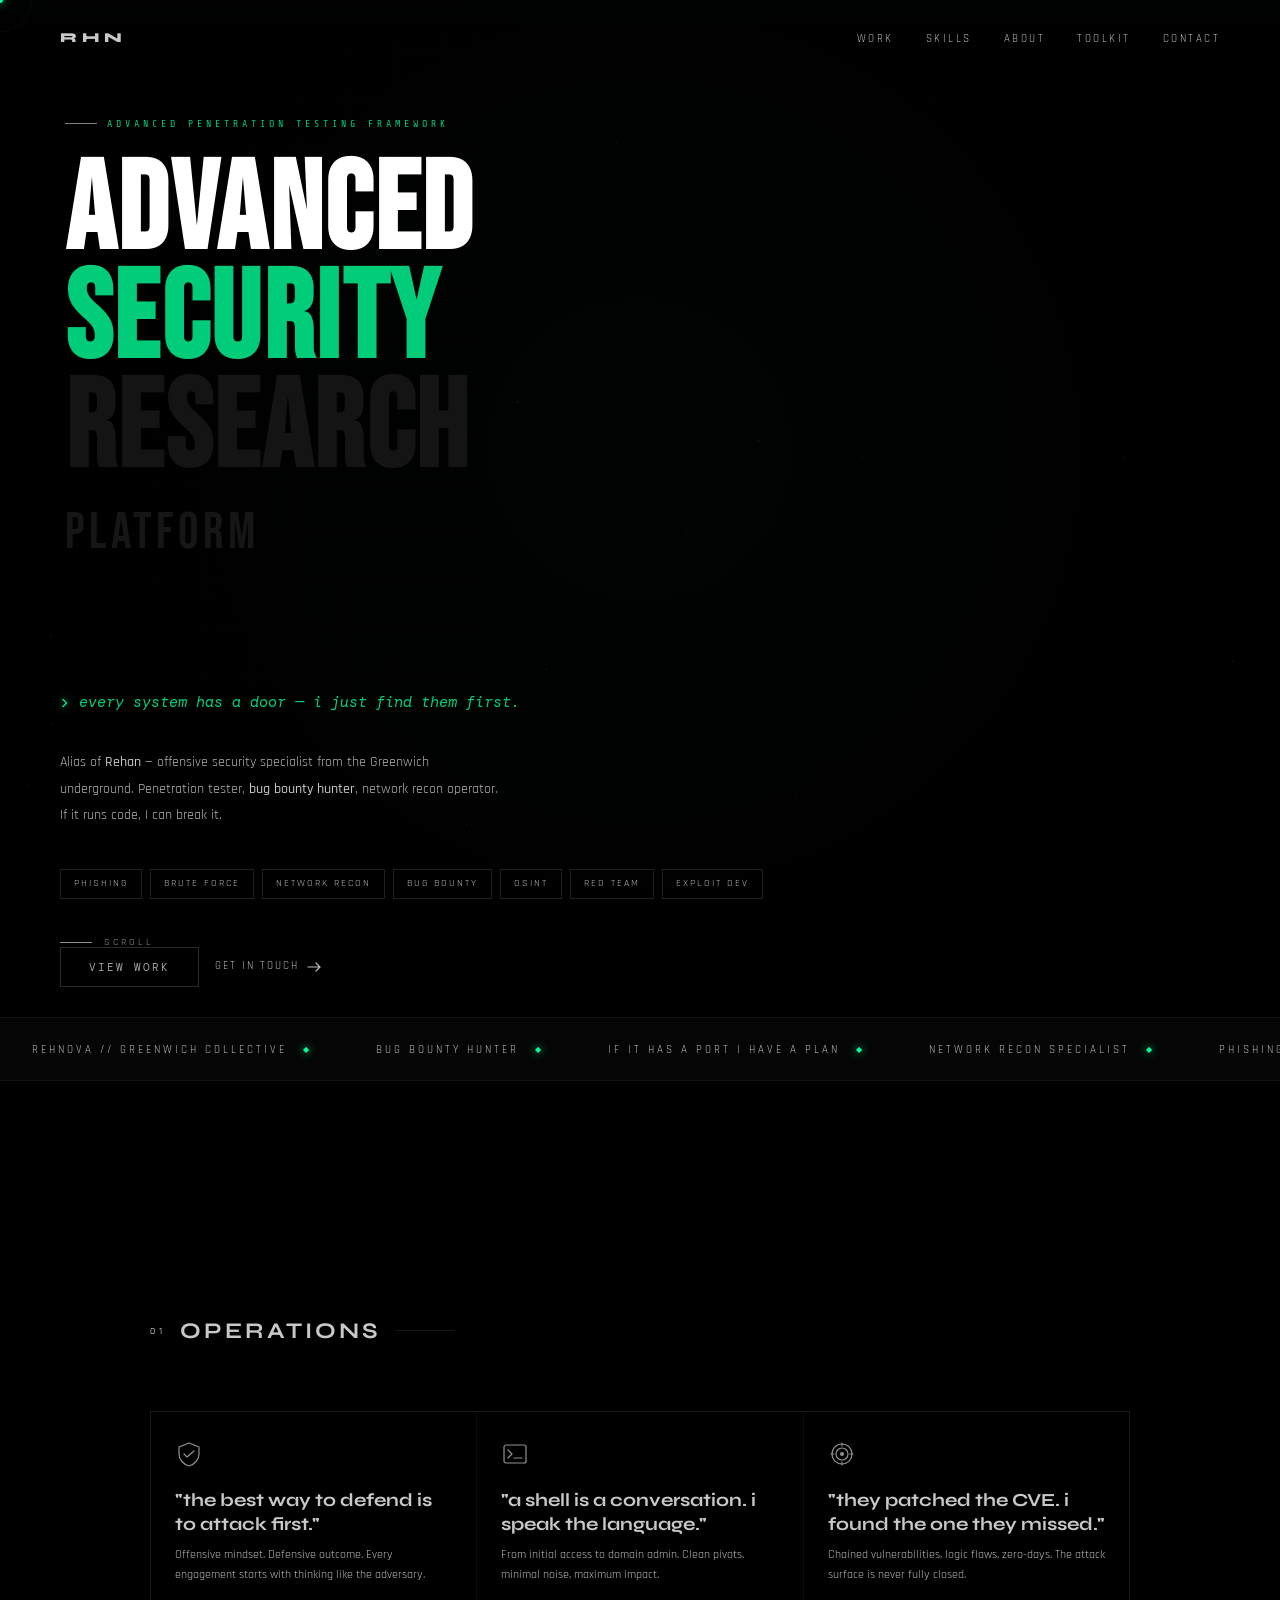
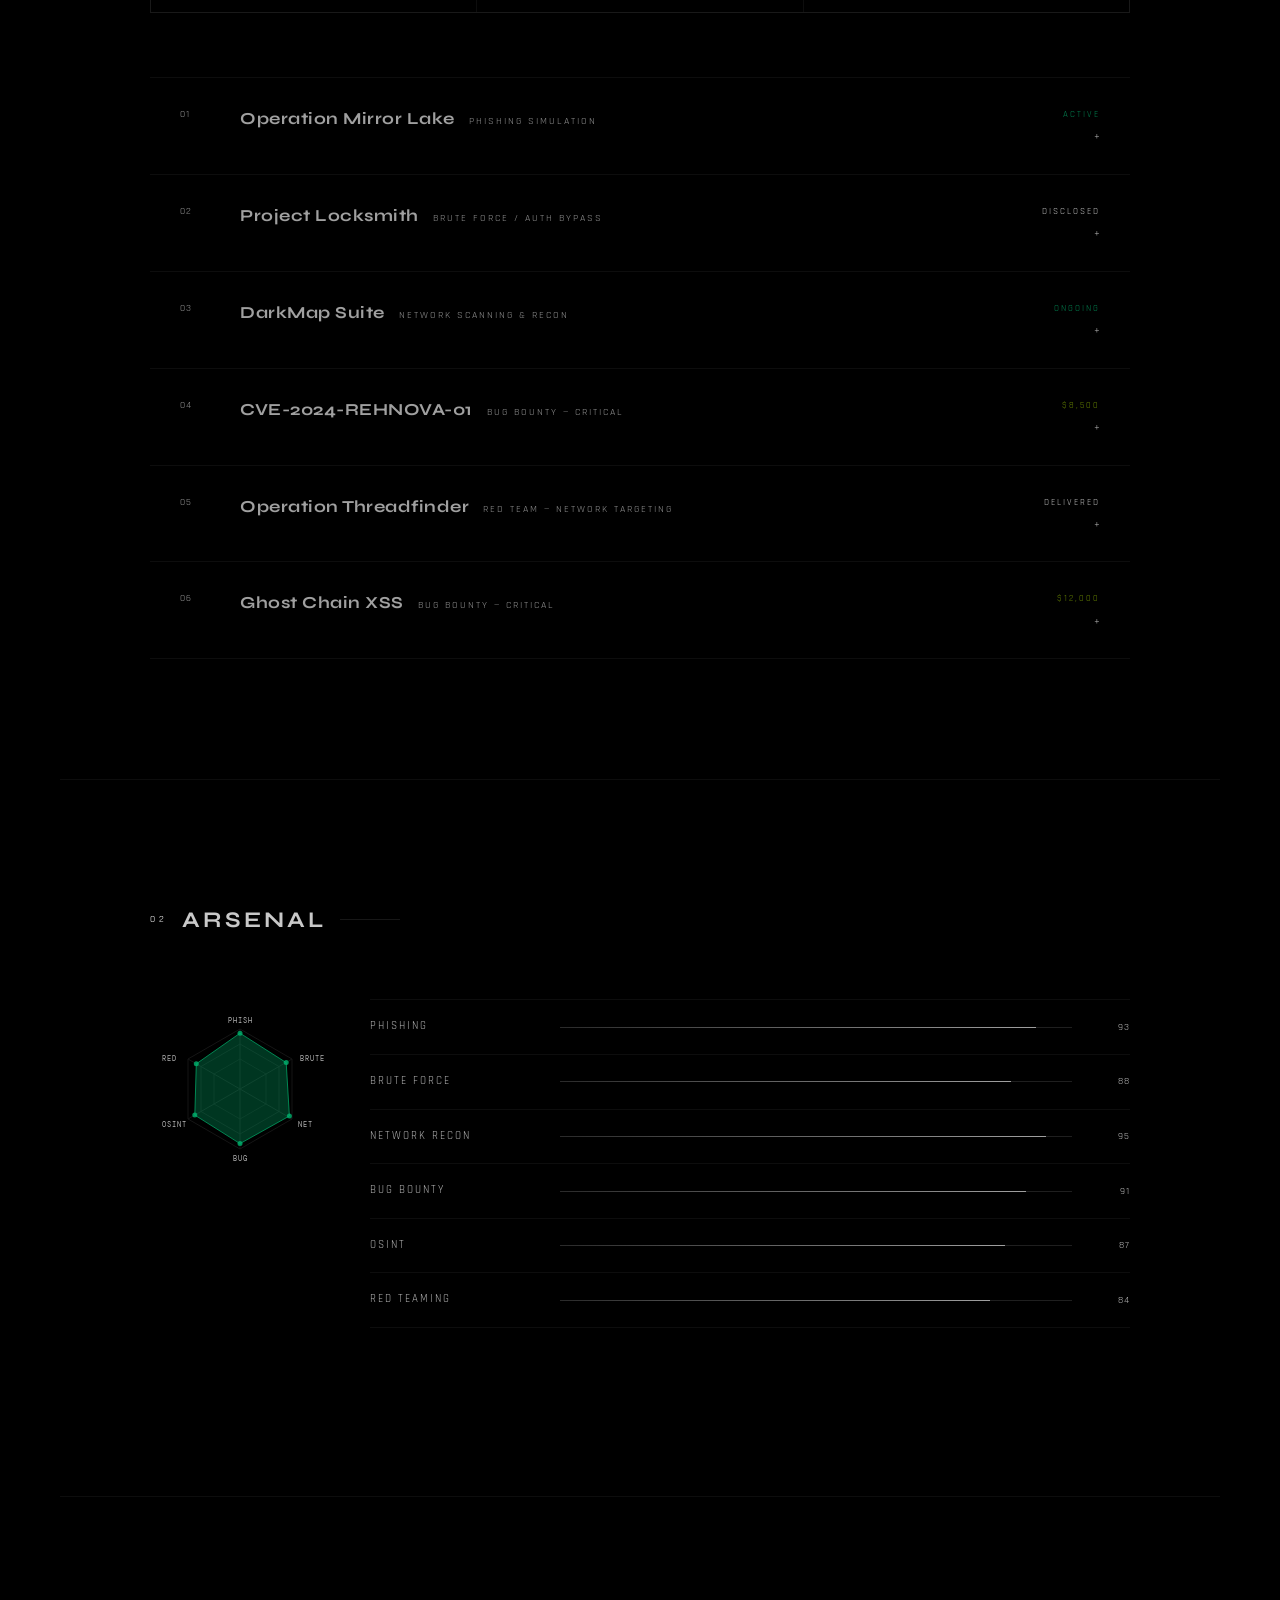
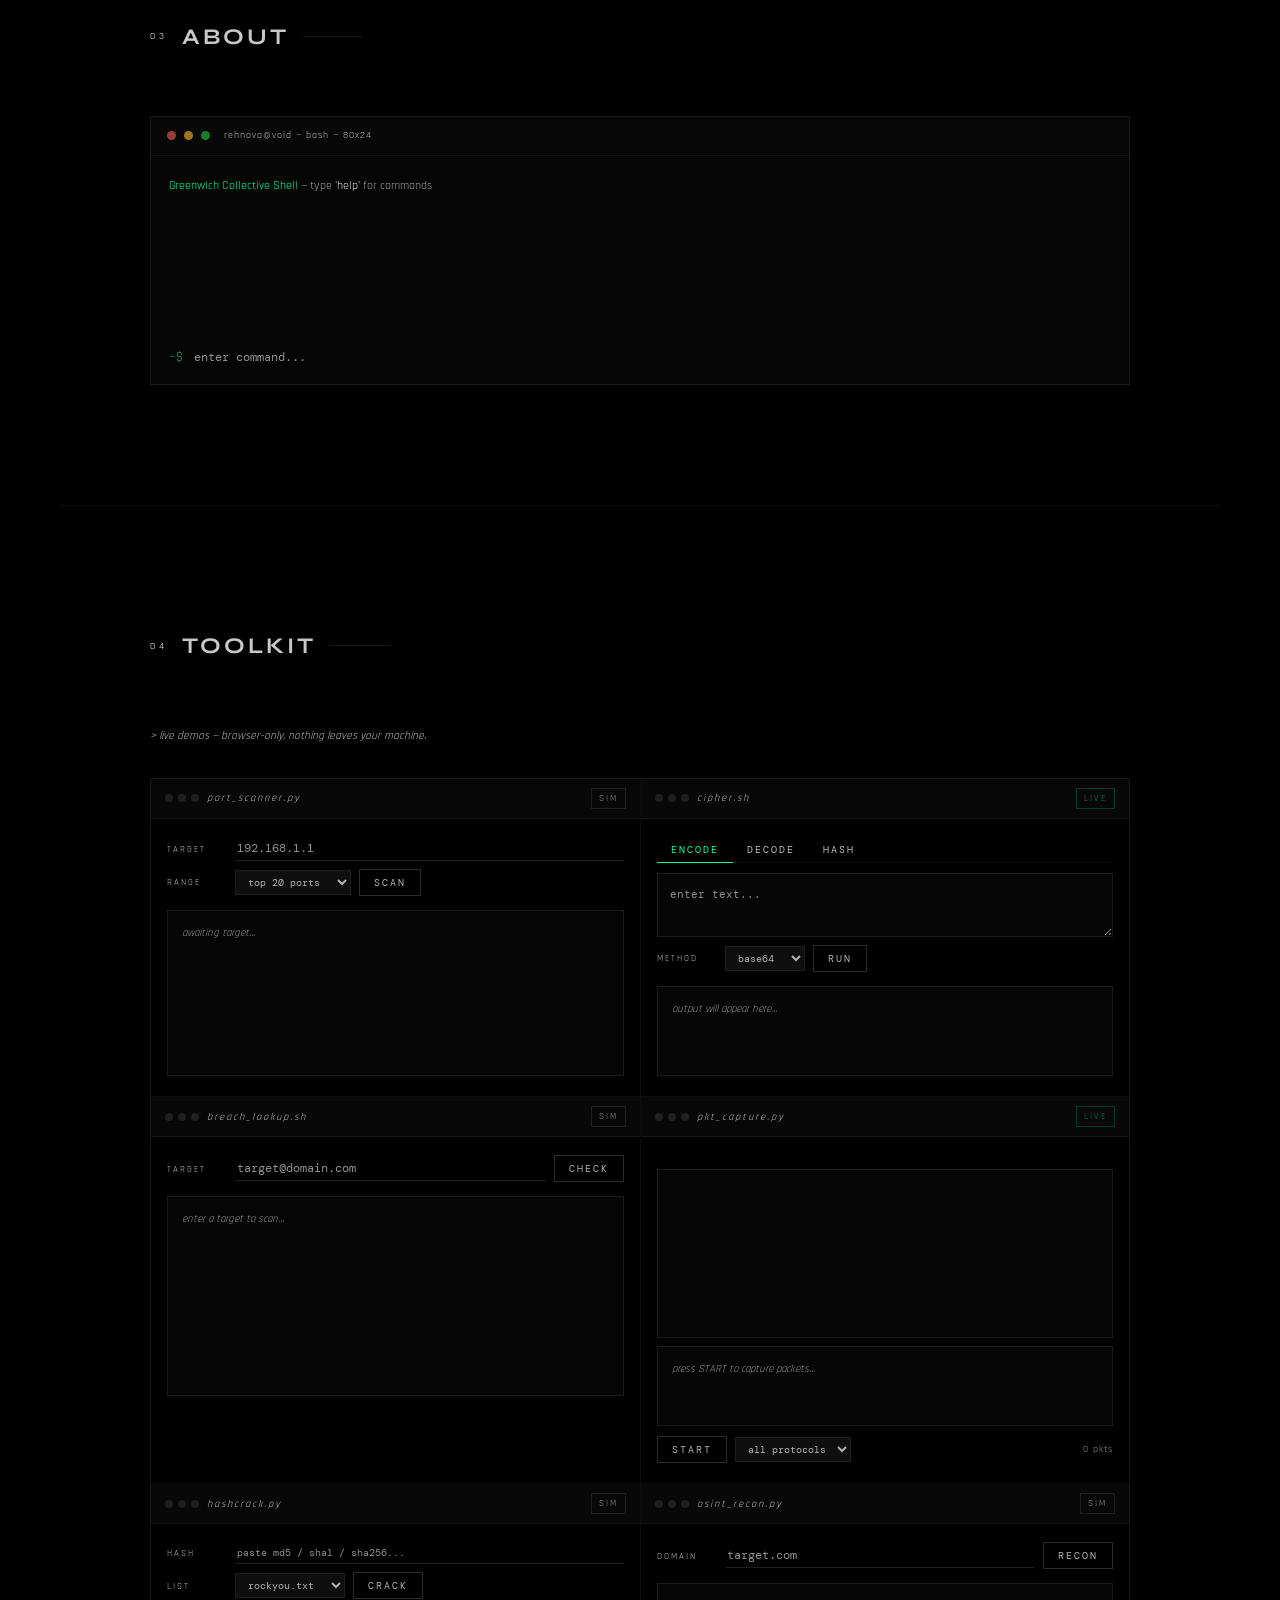
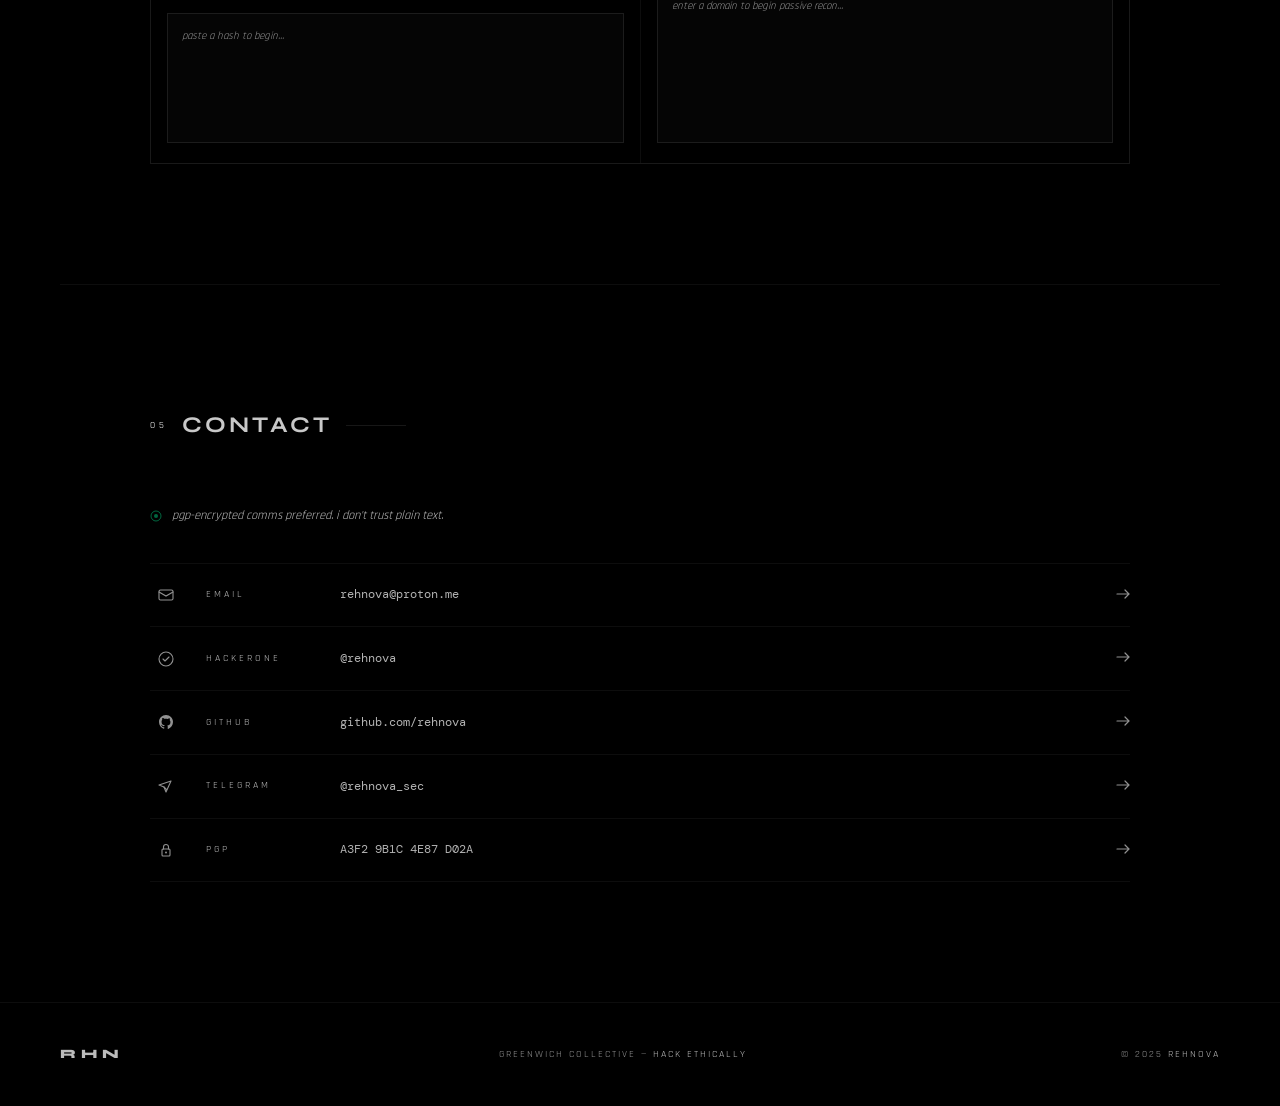
==== index.html @ 66709600 "initial commit" ====
<!DOCTYPE html>
<html lang="en">
<head>
<meta charset="UTF-8"/>
<meta name="viewport" content="width=device-width, initial-scale=1.0"/>
<title>rehnova — security researcher</title>
<link href="https://fonts.googleapis.com/css2?family=DM+Mono:ital,wght@0,300;0,400;0,500;1,400&family=Syne:wght@400;700;800&display=swap&family=Share+Tech+Mono&family=Bebas+Neue&family=Rajdhani:wght@300;400;600;700&display=swap" rel="stylesheet">
<style>
:root {
  --void:#000;--pit:#050505;--deep:#080808;--shadow:#0f0f0f;
  --muted:#161616;--ghost:#1f1f1f;--fog:#2a2a2a;
  --line:rgba(255,255,255,.05);--line2:rgba(255,255,255,.09);
  --t0:#1a1a1a;--t1:#919191;--t2:#bbbbbb;--t3:#b3b3b3;
  --t4:#a0a0a0;--t5:#c8c8c8;--t6:#e8e8e8;--white:#f5f5f5;
  --green:#00ff9d;--green2:#00cc7a;--green3:rgba(0,255,157,.12);
  --acid:#c8ff00;--red:#ff3b3b;--cyan:#00d4ff;
  --r2:    #ff1a1a;--logo-filter: grayscale(100%) opacity(0.45);
      --logo-filter-hover: grayscale(0%) opacity(1);
      --speed: 38s;
      --speed-reverse: 10s;
  --r:#cc0000; 

}
*,*::before,*::after{box-sizing:border-box;margin:0;padding:0}
html{scroll-behavior:smooth}
body{ background:var(--void);color:var(--t4);font-family:'Rajdhani',monospace;font-size:13px;line-height:1.75;overflow-x:hidden;cursor:none;-webkit-font-smoothing:antialiased;}
::selection{background:rgba(0,255,157,.15);color:var(--t6)}
::-webkit-scrollbar{width:2px}::-webkit-scrollbar-track{background:var(--void)}::-webkit-scrollbar-thumb{background:var(--fog)}

/* CURSOR */
#cur{position:fixed;z-index:9999;pointer-events:none;width:6px;height:6px;background:var(--green);border-radius:50%;transform:translate(-50%,-50%);box-shadow:0 0 10px var(--green),0 0 20px rgba(0,255,157,.3);transition:width .3s,height .3s,background .3s,box-shadow .3s;}
#cur.hov{width:36px;height:36px;background:transparent;border:1px solid rgba(0,255,157,.4);box-shadow:0 0 14px rgba(0,255,157,.15);}
#cur-ring{position:fixed;z-index:9997;pointer-events:none;width:64px;height:64px;border:1px solid rgba(255,255,255,.04);border-radius:50%;transform:translate(-50%,-50%);transition:left .5s ease,top .5s ease;}

/* VOID */
#vc{position:fixed;inset:0;z-index:0;pointer-events:none}

/* NAV */
nav{position:fixed; top: 0;left: 0; right: 0; z-index:500;padding:26px  clamp(20px,5vw,60px);display:flex;align-items:center;justify-content:space-between;transition:padding .4s,background .4s,border-color .4s;border-bottom:1px solid transparent;}
nav.scrolled{padding-top:14px;padding-bottom:14px;background:rgba(0,0,0,.92);backdrop-filter:blur(20px);border-color:var(--line);}
.nav-logo{font-family:'Syne',sans-serif;font-weight:800;font-size:.85rem;letter-spacing:5px;color:var(--t5);text-decoration:none;text-transform:uppercase;transition:color .3s,text-shadow .3s;}
.nav-logo:hover{color:var(--green);text-shadow:0 0 20px rgba(0,255,157,.4)}
.nav-links{display:flex;gap:32px;list-style:none;}
.nav-links a{font-size:.68rem;letter-spacing:2.5px;color:var(--t2);text-decoration:none;text-transform:uppercase;position:relative;transition:color .3s;}
.nav-links a::after{content:'';position:absolute;bottom:-3px;left:0;width:0;height:1px;background:var(--green);transition:width .3s;}
.nav-links a:hover{color:var(--t5)}.nav-links a:hover::after{width:100%}
.hamburger{display:none;flex-direction:column;gap:5px;background:none;border:none;cursor:none;padding:2px;}
.hamburger span{display:block;width:22px;height:1px;background:var(--t3);transition:transform .3s,opacity .3s,background .3s;}
.hamburger:hover span{background:var(--t5)}
.hamburger.open span:nth-child(1){transform:translateY(6px) rotate(45deg)}
.hamburger.open span:nth-child(2){opacity:0}
.hamburger.open span:nth-child(3){transform:translateY(-6px) rotate(-45deg)}
.drawer{ position:fixed;inset:0;z-index:490;background:rgba(0,0,0,.97);display:flex;flex-direction:column;align-items:center;justify-content:center;gap:36px;opacity:0;pointer-events:none;transition:opacity .4s;}
.drawer.open{opacity:1;pointer-events:all}
.drawer a{font-family:'Syne',sans-serif;font-size:2.2rem;font-weight:700;letter-spacing:4px;color:var(--t3);text-decoration:none;text-transform:uppercase;transition:color .3s,text-shadow .3s;}
.drawer a:hover{color:var(--white);text-shadow:0 0 30px rgba(255,255,255,.2)}

/* HERO */
.hero{position:relative;z-index:10;min-height:100vh;display:flex;flex-direction:column;align-items:flex-start;justify-content:center;padding:0 clamp(20px,5vw,60px);overflow:hidden;}
.hero-circuit{position:absolute;right:0;top:50%;transform:translateY(-50%);width:clamp(280px,45vw,620px);opacity:1;pointer-events:none;animation:circuitFade 6s ease-in-out infinite alternate;}
@keyframes circuitFade{from{opacity:.04}to{opacity:.1}}
.hero-name{font-family:'Syne',sans-serif;font-weight:800;font-size:clamp(4rem,13vw,10rem);letter-spacing:-3px;line-height:.9;color:var(--t6);margin-bottom:20px;opacity:0;animation:nameIn 1.1s .4s forwards;position:relative;}
.hero-name .outline{display:block;color:transparent;-webkit-text-stroke:1px var(--ghost);transition:-webkit-text-stroke-color .6s;}
.hero-name:hover .outline{-webkit-text-stroke-color:rgba(0,255,157,.2)}
.hero-name-glow{position:absolute;inset:0;background:radial-gradient(ellipse at 30% 50%,rgba(0,255,157,.04),transparent 70%);pointer-events:none;opacity:0;transition:opacity .5s;}
.hero-name:hover .hero-name-glow{opacity:1}

.hero-left{
  display:flex;flex-direction:column;justify-content:center;
  padding:115px 5px 80px;
  position:relative;
}

/* grid bg */
.hero-left::before{
  content:'';position:absolute;inset:0;
  background-image:
    linear-gradient(rgba(204,0,0,.028) 1px,transparent 1px),
    linear-gradient(90deg,rgba(204,0,0,.028) 1px,transparent 1px);
  background-size:48px 48px;
  pointer-events:none;
}

.hero-eyebrow{
  font-family:'Share Tech Mono',monospace;
  font-size:10px;letter-spacing:.4em;text-transform:uppercase;
  color:var(--green2);margin-bottom:24px;
  display:flex;align-items:center;gap:10px;
  opacity:0;animation:fu .5s ease .5s both;
}
.eyebrow-line{width:32px;height:1px;background:white;opacity:.5;}

.hero-title{
  font-family:'Bebas Neue',monospace;
  font-size:clamp(64px,10vw,124px);
  letter-spacing:.02em;line-height:.88;
  color:#fff;margin-bottom:4px;
  opacity:0;animation:fu .7s cubic-bezier(.16,1,.3,1) .6s both;
}
.hero-title .red{color:var(--green2);}
.hero-title .ghost{color:#141414;}

.hero-version{
  font-family:'Bebas Neue',monospace;
  font-size:clamp(28px,4vw,52px);
  letter-spacing:.08em;color:#161616;
  margin-bottom:32px;
  opacity:0;animation:fu .5s ease .7s both;
}

.hero-desc{
  font-size:15px;font-weight:300;color:white;
  max-width:500px;line-height:1.85;margin-bottom:40px;
  opacity:0;animation:fu .5s ease .8s both;
}

@keyframes fu{from{opacity:0;transform:translateY(14px)}to{opacity:1;transform:none}}


@keyframes nameIn{from{opacity:0;transform:translateY(16px);filter:blur(10px)}to{opacity:1;transform:none;filter:none}}
@keyframes fadeUp{from{opacity:0;transform:translateY(10px)}to{opacity:1;transform:none}}
@keyframes fadeIn{from{opacity:0}to{opacity:1}}
.hero-quote{font-family:'DM Mono',monospace;font-size:clamp(.8rem,1.5vw,.95rem);font-style:italic;color:var(--green2);margin-bottom:32px;opacity:0;animation:fadeUp .7s .75s forwards;display:flex;align-items:flex-start;gap:10px;max-width:520px;}
.hero-quote::before{content:'>';color:var(--green);font-style:normal;margin-top:1px;flex-shrink:0;text-shadow:0 0 8px var(--green);}
.hero-bio{font-size:clamp(.8rem,1.3vw,.88rem);color:var(--t3);line-height:1.9;max-width:440px;margin-bottom:40px;opacity:0;animation:fadeUp .7s .95s forwards;}
.hero-bio strong{color:var(--t5);font-weight:500}
.hero-tags{display:flex;flex-wrap:wrap;gap:8px;margin-bottom:48px;opacity:0;animation:fadeUp .7s 1.1s forwards;}
.htag{font-size:.62rem;letter-spacing:2px;text-transform:uppercase;padding:5px 13px;border:1px solid var(--ghost);color:var(--t3);position:relative;overflow:hidden;transition:color .3s,border-color .3s;}
.htag::before{content:'';position:absolute;inset:0;background:var(--green3);transform:scaleX(0);transform-origin:left;transition:transform .35s cubic-bezier(.4,0,.2,1);}
.htag:hover{color:var(--green);border-color:rgba(0,255,157,.3)}.htag:hover::before{transform:scaleX(1)}
.hero-ctas{display:flex;gap:16px;align-items:center;opacity:0;animation:fadeUp .7s 1.3s forwards;}
.btn{font-family:'DM Mono',monospace;font-size:.7rem;letter-spacing:2px;text-transform:uppercase;padding:12px 28px;background:transparent;border:1px solid var(--fog);color:var(--t4);cursor:none;position:relative;overflow:hidden;transition:color .3s,border-color .3s;}
.btn::after{content:'';position:absolute;bottom:0;left:0;right:0;height:1px;background:var(--green);transform:scaleX(0);transition:transform .3s;box-shadow:0 0 8px var(--green);}
.btn:hover{color:var(--t6);border-color:var(--fog)}.btn:hover::after{transform:scaleX(1)}
.btn-link{font-size:.7rem;letter-spacing:2px;text-transform:uppercase;color:var(--t2);text-decoration:none;cursor:none;transition:color .3s;display:flex;align-items:center;gap:8px;}
.btn-link svg{transition:transform .3s}.btn-link:hover{color:var(--t5)}.btn-link:hover svg{transform:translateX(4px)}
.scroll-indicator{position:absolute;bottom:36px;left:clamp(20px,5vw,60px);display:flex;align-items:center;gap:12px;opacity:0;animation:fadeIn 1s 2s forwards;}
.scroll-bar{width:32px;height:1px;background:var(--t1);position:relative;overflow:hidden;}
.scroll-bar::after{content:'';position:absolute;top:0;left:-100%;width:100%;height:100%;background:linear-gradient(90deg,transparent,var(--green),transparent);animation:scrollPulse 2.5s ease-in-out infinite;}
@keyframes scrollPulse{from{left:-100%}to{left:200%}}
.scroll-txt{font-size:.6rem;letter-spacing:3px;color:var(--t1);text-transform:uppercase;}

/* MARQUEE */
.hacker-banner{position:relative;z-index:10;border-top:1px solid var(--line); margin: 30px 0px; border-bottom:1px solid var(--line);background:var(--pit);padding:20px 0;overflow:hidden;white-space:nowrap;}
.hacker-banner-inner{display:inline-flex;gap:0;animation:marquee 28s linear infinite;}
.hacker-banner-inner:hover{animation-play-state:paused}
@keyframes marquee{from{transform:translateX(0)}to{transform:translateX(-50%)}}
.banner-item{font-size:.68rem;letter-spacing:3px;color:var(--t2);padding:0 32px;text-transform:uppercase;display:flex;align-items:center;gap:16px;}
.banner-sep{color:var(--green);text-shadow:0 0 8px var(--green);font-size:.5rem;}

.marquee-outer {
      position: relative;
      overflow: hidden;
      width: 100%;
      margin-top: 20px;
    }

    /* Fade edges */
    .marquee-outer::before,
    .marquee-outer::after {
      content: '';
      position: absolute;
      top: 0;
      bottom: 0;
      width: clamp(60px, 10vw, 140px);
      z-index: 2;
      pointer-events: none;
    }

    .marquee-outer::before {
      left: 0;
      background: linear-gradient(to right, var(--bg), transparent);
    }

    .marquee-outer::after {
      right: 0;
      background: linear-gradient(to left, var(--bg), transparent);
    }

    .marquee-track {
      display: flex;
      align-items: center;
      width: max-content;
      gap: 0;
      animation: scroll-left var(--speed) linear infinite;
    }


    /* Pause on hover */
    .marquee-outer:hover .marquee-track {
      animation-play-state: paused;
    }

    @keyframes scroll-left {
      from {
        transform: translateX(-50%);
      }

      to {
        transform: translateX(0);
      }
    }

    
    /* ── LOGO CARD ── */
    .logo-card {
      display: flex;
      align-items: center;
      justify-content: center;
      padding: 0 2.4rem;
      height: 80px;
      flex-shrink: 0;
      position: relative;
    }

    /* Thin divider between logos */
    .logo-card::after {
      content: '';
      position: absolute;
      right: 0;
      top: 50%;
      transform: translateY(-50%);
      height: 24px;
      width: 1px;
      background: var(--border);
    }

    .logo-card img {
      height: 28px;
      width: auto;
      max-width: 120px;
      filter: var(--logo-filter);
      transition: filter 0.35s ease, transform 0.35s ease;
      display: block;
      object-fit: contain;
    }

    .logo-card:hover svg,
    .logo-card:hover img {
      filter: var(--logo-filter-hover);
      transform: scale(1.07);
    }

/* SECTIONS */
.section{position:relative;z-index:10;padding:clamp(70px,10vw,120px) clamp(20px,5vw,60px);max-width:1100px;margin:0 auto; background-repeat: no-repeat; background-size: contain; }
.sec-head{display:flex;align-items:center;gap:14px;margin-bottom:clamp(36px,6vw,60px);}
.sec-num{font-size:.6rem;letter-spacing:4px;color:white;text-transform:uppercase;}
.sec-title{font-family:'Syne',sans-serif;font-weight:700;font-size:clamp(1.1rem,2.5vw,1.4rem);color:var(--t5);letter-spacing:3px;text-transform:uppercase;}
.sec-line{flex:1;height:1px;background:var(--line2);max-width:60px;}
.r{opacity:0;transform:translateY(28px);transition:opacity .8s,transform .8s}
.r.in{opacity:1;transform:none}

.parallax-sec {
  background-image: url(https://blackarch.org/images/screenshots/lxdm.jpg);
  background-attachment: fixed;   /* ← this is the magic */
  background-position: center;
  background-repeat: no-repeat;
  background-size: contain;
  position:relative;width: 100vw; z-index:10;padding:clamp(20px,10vw,20px) clamp(20px,5vw,60px);margin:0 auto;
}

@media (max-width: 768px){
.parallax-sec {
  background-image: linear-gradient(to top, black, white, url(https://blackarch.org/images/screenshots/lxdm.jpg));
  background-position: center;
  background-attachment: none;
  background-repeat: no-repeat;
  background-size: cover;
  background-position:10px center;
  position:relative;  z-index:10;padding:clamp(20px,10vw,20px) clamp(20px,10vw,20px);margin:0;
}
}
/* STATEMENT GRID */
.statement-grid{display:grid;grid-template-columns:repeat(auto-fit,minmax(min(100%,300px),1fr));gap:1px;background:var(--line);margin-bottom:clamp(40px,6vw,64px);border:1px solid var(--line);}
.stmt{background:var(--void);padding:28px 24px;position:relative;overflow:hidden;transition:background .3s;}
.stmt:hover{background:var(--pit)}
.stmt-icon{margin-bottom:14px;color:var(--t1);transition:color .4s;}
.stmt:hover .stmt-icon{color:var(--green)}
.stmt-line{font-family:'Syne',sans-serif;font-weight:700;font-size:clamp(.95rem,2vw,1.15rem);color:var(--t5);line-height:1.3;margin-bottom:8px;}
.stmt-sub{font-size:.72rem;color:var(--t2);line-height:1.7;}
.stmt::before{content:'';position:absolute;top:0;left:0;right:0;height:1px;background:transparent;transition:background .3s,box-shadow .3s;}
.stmt:hover::before{background:var(--green);box-shadow:0 0 12px var(--green);}

/* PROJECTS */
.proj-list{display:flex;flex-direction:column;}
.proj-row{background-color: rgba(0, 0, 0, 0.8); backdrop-filter: blur(10px); border-top:1px solid var(--line);padding:26px 30px;display:grid;grid-template-columns:36px 1fr auto;gap:0 24px;align-items:start;cursor:none;position:relative;}
.proj-row::after{content:'';position:absolute;left:-20px;right:-60px;top:0;bottom:0;background:transparent;transition:background .35s;pointer-events:none;}
.proj-row:last-child{border-bottom:1px solid var(--line);}
.proj-num{font-size:.6rem;color:var(--t1);letter-spacing:1px;padding-top:2px;}
.proj-info{display:flex;flex-direction:column;gap:6px;}
.proj-head{display:flex;align-items:baseline;gap:14px;flex-wrap:wrap;}
.proj-name{font-family:'Syne',sans-serif;font-weight:700;font-size:clamp(.9rem,1.8vw,1.05rem);color:var(--t4);letter-spacing:.5px;transition:color .3s;}
.proj-row:hover .proj-name{color:var(--t6)}
.proj-cat{font-size:.6rem;letter-spacing:2px;color:var(--t1);text-transform:uppercase;}
.proj-desc{ font-size:.72rem;color:var(--green);line-height:1.8;max-width:540px;max-height:0;overflow:hidden;opacity:0;transition:max-height .5s cubic-bezier(.4,0,.2,1),opacity .4s;}
.proj-row.open .proj-desc{max-height:100px;opacity:1;}
.proj-tags-row{display:flex;gap:6px;flex-wrap:wrap;max-height:0;overflow:hidden;opacity:0;transition:max-height .5s,opacity .4s;}
.proj-row.open .proj-tags-row{max-height:50px;opacity:1;}
.ptag{font-size:.58rem;letter-spacing:1px;color:var(--t1);border:1px solid var(--ghost);padding:2px 8px;text-transform:uppercase;transition:color .3s,border-color .3s;}
.proj-row.open .ptag{color:var(--t3);border-color:var(--fog);}
.proj-meta{display:flex;flex-direction:column;align-items:flex-end;gap:6px;padding-top:2px;}
.proj-status{font-size:.58rem;letter-spacing:2px;color:var(--t1);text-transform:uppercase;white-space:nowrap;}
.proj-status.live{color:rgba(0,255,157,.5)}.proj-status.done{color:var(--t2)}.proj-status.pay{color:rgba(200,255,0,.5)}
.proj-toggle{font-size:.7rem;color:var(--t2);transition:transform .35s cubic-bezier(.4,0,.2,1),color .3s;cursor:none;}
.proj-row.open .proj-toggle{transform:rotate(45deg);color:var(--green);}

/* SKILLS */
.skills-list{display:flex;flex-direction:column;}
.skill-row{display:grid;grid-template-columns:clamp(100px,18vw,170px) 1fr 38px;align-items:center;gap:20px;padding:17px 0;border-top:1px solid var(--line);transition:background .3s;position:relative;}
.skill-row::after{content:'';position:absolute;left:-20px;right:-60px;inset-block:0;background:transparent;transition:background .35s;pointer-events:none;}
.skill-row:hover::after{background:rgba(255,255,255,.015)}
.skill-row:last-child{border-bottom:1px solid var(--line);}
.skill-lbl{font-size:.7rem;letter-spacing:2px;color:var(--t3);text-transform:uppercase;transition:color .3s;z-index:1;}
.skill-row:hover .skill-lbl{color:var(--t5)}
.skill-track{height:1px;background:var(--ghost);position:relative;overflow:visible;z-index:1;}
.skill-fill{position:absolute;top:0;left:0;height:1px;width:0%;background:linear-gradient(90deg,var(--fog),var(--t4));transition:width 2s cubic-bezier(.22,.68,0,1.2);}
.skill-fill::after{content:'';position:absolute;right:-1px;top:50%;width:4px;height:4px;border-radius:50%;background:var(--green);box-shadow:0 0 8px var(--green);transform:translateY(-50%);opacity:0;transition:opacity .3s;}
.skill-row:hover .skill-fill::after{opacity:1}
.skill-pct{font-size:.6rem;color:var(--t2);text-align:right;letter-spacing:1px;z-index:1;}

/* TERMINAL */
.terminal{border:1px solid var(--line2);background:var(--pit);overflow:hidden;}
.term-bar{background:var(--deep);border-bottom:1px solid var(--line);padding:10px 16px;display:flex;align-items:center;gap:8px;}
.tdot{width:9px;height:9px;border-radius:50%;}
.term-path{font-size:.62rem;color:var(--t2);letter-spacing:1px;margin-left:6px;}
.term-body{padding:18px 18px 0;font-size:.73rem;line-height:2.1;min-height:180px;max-height:280px;overflow-y:auto;}
.term-body::-webkit-scrollbar{width:1px}.term-body::-webkit-scrollbar-thumb{background:var(--ghost)}
.tp{color:var(--green2)}.tc{color:var(--t4)}.to{display:block;padding-left:14px;color:var(--t3)}.thi{color:var(--t6)!important}.tac{color:var(--green)!important;text-shadow:0 0 8px rgba(0,255,157,.3)}.twarn{color:var(--acid)!important}
.term-input-row{display:flex;align-items:center;gap:8px;padding:10px 18px 16px;}
.term-input{background:transparent;border:none;outline:none;font-family:'DM Mono',monospace;font-size:.73rem;color:var(--t5);caret-color:var(--green);flex:1;}
.term-input::placeholder{color:var(--t1)}
@keyframes blink{0%,100%{opacity:1}50%{opacity:0}}

/* CONTACT */
.contact-list{display:flex;flex-direction:column;}
.crow{display:flex;align-items:center;gap:24px;padding:20px 0;border-top:1px solid var(--line);text-decoration:none;position:relative;}
.crow::after{content:'';position:absolute;left:-20px;right:-60px;inset-block:0;background:transparent;transition:background .35s;pointer-events:none;}
.crow:hover::after{background:rgba(255,255,255,.018)}
.crow:last-child{border-bottom:1px solid var(--line);}
.c-icon{width:32px;display:flex;align-items:center;justify-content:center;color:var(--t1);flex-shrink:0;transition:color .3s;}
.crow:hover .c-icon{color:var(--green)}
.c-plat{font-size:.62rem;letter-spacing:3px;color:var(--t2);text-transform:uppercase;min-width:110px;transition:color .3s;}
.crow:hover .c-plat{color:var(--t4)}
.c-val{font-size:.75rem;color:var(--t3);font-family:'DM Mono',monospace;transition:color .3s;}
.crow:hover .c-val{color:var(--t6)}
.c-arr{margin-left:auto;color:var(--t1);transition:color .3s,transform .3s;}
.crow:hover .c-arr{color:var(--green);transform:translateX(5px)}

/* FOOTER */
footer{position:relative;z-index:10;padding:clamp(28px,4vw,40px) clamp(20px,5vw,60px);border-top:1px solid var(--line);display:flex;justify-content:space-between;align-items:center;flex-wrap:wrap;gap:14px;}
.footer-logo{font-family:'Syne',sans-serif;font-weight:800;font-size:.8rem;letter-spacing:5px;color:var(--t2);text-transform:uppercase;}
.footer-txt{font-size:.6rem;letter-spacing:2px;color:var(--t1);text-transform:uppercase;}
.footer-txt .hl{color:var(--t2)}
.div-line{position:relative;z-index:10;height:1px;background:var(--line);margin:0 clamp(20px,5vw,60px);}

/* ── WIDGETS ── */
.widget-grid{display:grid;grid-template-columns:repeat(auto-fill,minmax(min(100%,340px),1fr));gap:1px;background:var(--line);border:1px solid var(--line);}
.widget{background:var(--void);display:flex;flex-direction:column;transition:background .3s;}
.widget:hover{background:var(--pit)}
.widget-bar{background:var(--deep);border-bottom:1px solid var(--line);padding:9px 14px;display:flex;align-items:center;gap:8px;}
.w-dots{display:flex;gap:5px;}
.w-dots span{width:8px;height:8px;border-radius:50%;background:var(--ghost);transition:background .3s;}
.widget:hover .w-dots span:nth-child(1){background:#ff5f56;opacity:.7}
.widget:hover .w-dots span:nth-child(2){background:#ffbd2e;opacity:.7}
.widget:hover .w-dots span:nth-child(3){background:#27c93f;opacity:.7}
.w-title{font-size:.65rem;letter-spacing:2px;color:var(--t2);flex:1;font-style:italic;}
.w-badge{font-size:.55rem;letter-spacing:2px;color:var(--t1);border:1px solid var(--ghost);padding:2px 7px;}
.w-badge.live{color:rgba(0,255,157,.5);border-color:rgba(0,255,157,.2)}
.widget-body{padding:18px 16px 20px;display:flex;flex-direction:column;gap:0;flex:1;}
.w-row{display:flex;align-items:center;gap:8px;flex-wrap:wrap;}
.w-label{font-size:.58rem;letter-spacing:2px;color:var(--t2);text-transform:uppercase;white-space:nowrap;min-width:60px;}
.w-input{flex:1;min-width:0;background:transparent;border:none;border-bottom:1px solid var(--ghost);outline:none;font-family:'DM Mono',monospace;font-size:.72rem;color:var(--t5);caret-color:var(--green);padding:4px 2px;transition:border-color .3s;}
.w-input:focus{border-color:var(--fog)}.w-input::placeholder{color:var(--t1)}
.w-select{background:var(--shadow);border:1px solid var(--ghost);color:var(--t3);font-family:'DM Mono',monospace;font-size:.65rem;padding:4px 8px;outline:none;cursor:none;transition:border-color .3s,color .3s;}
.w-select:hover{border-color:var(--fog);color:var(--t5)}
.w-btn{font-family:'DM Mono',monospace;font-size:.65rem;letter-spacing:2px;text-transform:uppercase;padding:6px 14px;border:1px solid var(--fog);background:transparent;color:var(--t3);cursor:none;white-space:nowrap;transition:color .3s,border-color .3s,background .3s;position:relative;overflow:hidden;}
.w-btn::before{content:'';position:absolute;inset:0;background:var(--green);clip-path:polygon(0 100%,100% 100%,100% 100%,0 100%);transition:clip-path .3s;z-index:-1;}
.w-btn:hover{color:#000;border-color:var(--green)}.w-btn:hover::before{clip-path:polygon(0 0,100% 0,100% 100%,0 100%)}
.w-btn:disabled{opacity:.3;pointer-events:none}
.w-output{margin-top:14px;background:var(--pit);border:1px solid var(--line2);padding:12px 14px;font-size:.68rem;line-height:2;min-height:90px;overflow-y:auto;max-height:200px;flex:1;}
.w-output::-webkit-scrollbar{width:1px}.w-output::-webkit-scrollbar-thumb{background:var(--ghost)}
.w-ph{color:var(--t1);font-style:italic;}
.wl{display:block;color:var(--t3);}.wl.open{color:rgba(0,255,157,.75)}.wl.closed{color:var(--t2)}.wl.warn{color:rgba(255,59,59,.65)}.wl.info{color:var(--t4)}.wl.acc{color:var(--green);text-shadow:0 0 8px rgba(0,255,157,.2)}.wl.dim{color:var(--t1)}
.w-prog{display:flex;align-items:center;gap:10px;margin-top:10px;}
.w-prog-bar{flex:1;height:1px;background:var(--ghost);position:relative;overflow:hidden;}
.w-prog-fill{position:absolute;top:0;left:0;height:100%;width:0%;background:linear-gradient(90deg,var(--fog),var(--green));box-shadow:0 0 6px var(--green);transition:width .05s linear;}
.w-prog-txt{font-size:.6rem;color:var(--t2);letter-spacing:1px;width:32px;text-align:right;}
.w-tabs{display:flex;gap:0;margin-bottom:10px;border-bottom:1px solid var(--line);}
.w-tab{font-family:'DM Mono',monospace;font-size:.62rem;letter-spacing:2px;padding:6px 14px;background:transparent;border:none;color:var(--t2);cursor:none;border-bottom:1px solid transparent;margin-bottom:-1px;transition:color .3s,border-color .3s;}
.w-tab:hover{color:var(--t4)}.w-tab.active{color:var(--green);border-color:var(--green)}
.w-textarea{background:var(--pit);border:1px solid var(--line2);color:var(--t4);font-family:'DM Mono',monospace;font-size:.7rem;padding:10px 12px;outline:none;resize:vertical;min-height:64px;line-height:1.8;transition:border-color .3s;width:100%;caret-color:var(--green);}
.w-textarea:focus{border-color:var(--ghost)}.w-textarea::placeholder{color:var(--t1)}
.w-copy-btn{font-family:'DM Mono',monospace;font-size:.6rem;letter-spacing:2px;background:transparent;border:none;color:var(--t2);cursor:none;margin-top:8px;padding:0;text-align:left;transition:color .3s;text-transform:uppercase;}
.w-copy-btn:hover{color:var(--green)}.w-copy-btn.copied{color:rgba(0,255,157,.6)}
.breach-hit{margin-bottom:8px;padding:8px 10px;border-left:1px solid rgba(255,59,59,.3);background:rgba(255,59,59,.025);}
.breach-src{font-size:.7rem;color:rgba(255,59,59,.75);letter-spacing:1px;}
.breach-det{font-size:.62rem;color:var(--t2);margin-top:2px;}
/* packet visualizer */
.pkt-canvas-wrap{margin-top:14px;border:1px solid var(--line2);background:var(--pit);position:relative;overflow:hidden;}
.pkt-canvas{display:block;width:100%;}
.pkt-controls{display:flex;gap:8px;align-items:center;margin-top:10px;flex-wrap:wrap;}

/* RESPONSIVE */
@media(max-width:768px){
  .nav-links{display:none}.hamburger{display:flex}
  body{cursor:auto}#cur,#cur-ring{display:none}
  .proj-row{grid-template-columns:28px 1fr}.proj-meta{display:none}
  .hero-circuit{opacity:.03;width:200px}
  .statement-grid{grid-template-columns:1fr}
  .widget-grid{grid-template-columns:1fr}
}
@media(max-width:480px){
  .hero-name{letter-spacing:-2px}
  .skill-row{grid-template-columns:80px 1fr 28px;gap:10px}
}
</style>
</head>
<body>
<canvas id="vc" width="350" height="714"></canvas>
<div id="cur"></div>
<div id="cur-ring"></div>

<nav id="nav">
  <a class="nav-logo" href="#">rhn</a>
  <ul class="nav-links">
    <li><a href="#projects">work</a></li>
    <li><a href="#skills">skills</a></li>
    <li><a href="#about">about</a></li>
    <li><a href="#toolkit">toolkit</a></li>
    <li><a href="#contact">contact</a></li>
  </ul>
  <button class="hamburger" id="hbg"><span></span><span></span><span></span></button>
</nav>
<div class="drawer" id="drawer">
  <a href="#projects" onclick="closeD()">work</a>
  <a href="#skills"   onclick="closeD()">skills</a>
  <a href="#about"    onclick="closeD()">about</a>
  <a href="#toolkit"  onclick="closeD()">toolkit</a>
  <a href="#contact"  onclick="closeD()">contact</a>
</div>

<!-- HERO -->
<section class="hero" id="home">
 
   <div class="hero-left">
    <div class="hero-eyebrow">
      <div class="eyebrow-line"></div>
      Advanced Penetration Testing Framework
    </div>
    <h1 class="hero-title">
      ADVANCED<br>
      <span class="red">SECURITY</span><br>
      <span class="ghost">RESEARCH</span>
    </h1>
    <div class="hero-version">PLATFORM</div>
  </div>

  <p class="hero-quote" id="heroQuote">every system has a door — i just find them first.</p>
  <p class="hero-bio">Alias of <strong>Rehan</strong> — offensive security specialist from the Greenwich underground. Penetration tester, <strong>bug bounty hunter</strong>, network recon operator. If it runs code, I can break it.</p>
  <div class="hero-tags">
    <span class="htag">phishing</span><span class="htag">brute force</span>
    <span class="htag">network recon</span><span class="htag">bug bounty</span>
    <span class="htag">osint</span><span class="htag">red team</span><span class="htag">exploit dev</span>
  </div>
  <div class="hero-ctas">
    <button class="btn" onclick="document.getElementById('projects').scrollIntoView({behavior:'smooth'})">view work</button>
    <a class="btn-link" href="#contact">get in touch <svg width="14" height="10" viewBox="0 0 14 10" fill="none"><path d="M1 5H13M9 1L13 5L9 9" stroke="currentColor" stroke-width="1.2" stroke-linecap="round"/></svg></a>
  </div>
  <div class="scroll-indicator"><div class="scroll-bar"></div><span class="scroll-txt">scroll</span></div>
</section>

<div class="hacker-banner"><div class="hacker-banner-inner" id="marquee"></div></div>

  <div class="marquee-outer">
<div class="marquee-track" id="row1">

      <!-- Set A -->
      <div class="logo-card">
        <img src="https://upload.wikimedia.org/wikipedia/commons/7/73/Logo_nmap.png" style="height: 30px;" alt="">
      </div>

      <div class="logo-card">
        <img
          src="https://pngimg.com/d/linux_PNG1.png"
          style="height: 50px;" alt="">
      </div>

      <div class="logo-card">
        <img src="https://dashboard.snapcraft.io/site_media/appmedia/2022/08/metasploit-framework-logo.svg.png" style="height: 45px;"
          alt="">
      </div>

      <div class="logo-card">
        <img
          src="https://s3-alpha.figma.com/hub/file/2706277165/f03a1ba5-e17b-4b0a-8ee3-6f25e84e6147-cover.png"
          style="height: 60px;" alt="">
      </div>

      <div class="logo-card">
        <img src="https://i.ytimg.com/vi/p08Bkpde1sI/hq720.jpg?sqp=-oaymwEhCK4FEIIDSFryq4qpAxMIARUAAAAAGAElAADIQj0AgKJD&rs=AOn4CLCsm7Zn6jr5IgKtzgeL68SsiX02Lg"
          style="height: 60px;" alt="">
      </div>

      <div class="logo-card">
        <img
          src="https://upload.wikimedia.org/wikipedia/commons/thumb/6/61/BurpSuite_logo.svg/960px-BurpSuite_logo.svg.png"
          style="height: 30px;" alt="">
      </div>

      <div class="logo-card">
        <img src="https://encrypted-tbn0.gstatic.com/images?q=tbn:ANd9GcQ-uddW1b5dz1N53KffWlqKstDivtcGiVs0zg&s" style="height: 45px;" alt="">
      </div>

      <div class="logo-card">
        <img src="https://encrypted-tbn0.gstatic.com/images?q=tbn:ANd9GcRugKVxZtIh1SSbqxVN4jY2cMlGjRyeaxnYtA&s" style="height: 30px;" alt="">
      </div>

      <div class="logo-card">
        <img
          src="https://static.vecteezy.com/system/resources/thumbnails/025/463/773/small/hacker-logo-design-a-mysterious-and-dangerous-hacker-illustration-vector.jpg"
          style="height: 50px;" alt="">
      </div>

      <!-- Set B (duplicate for seamless loop) -->

          <div class="logo-card">
        <img src="https://upload.wikimedia.org/wikipedia/commons/7/73/Logo_nmap.png" style="height: 30px;" alt="">
      </div>

      <div class="logo-card">
        <img
          src="https://pngimg.com/d/linux_PNG1.png"
          style="height: 50px;" alt="">
      </div>

      <div class="logo-card">
        <img src="https://dashboard.snapcraft.io/site_media/appmedia/2022/08/metasploit-framework-logo.svg.png" style="height: 45px;"
          alt="">
      </div>

      <div class="logo-card">
        <img
          src="https://s3-alpha.figma.com/hub/file/2706277165/f03a1ba5-e17b-4b0a-8ee3-6f25e84e6147-cover.png"
          style="height: 60px;" alt="">
      </div>

      <div class="logo-card">
        <img src="https://i.ytimg.com/vi/p08Bkpde1sI/hq720.jpg?sqp=-oaymwEhCK4FEIIDSFryq4qpAxMIARUAAAAAGAElAADIQj0AgKJD&rs=AOn4CLCsm7Zn6jr5IgKtzgeL68SsiX02Lg"
          style="height: 60px;" alt="">
      </div>

      <div class="logo-card">
        <img
          src="https://upload.wikimedia.org/wikipedia/commons/thumb/6/61/BurpSuite_logo.svg/960px-BurpSuite_logo.svg.png"
          style="height: 30px;" alt="">
      </div>

      <div class="logo-card">
        <img src="https://encrypted-tbn0.gstatic.com/images?q=tbn:ANd9GcQ-uddW1b5dz1N53KffWlqKstDivtcGiVs0zg&s" style="height: 45px;" alt="">
      </div>

      <div class="logo-card">
        <img src="https://encrypted-tbn0.gstatic.com/images?q=tbn:ANd9GcRugKVxZtIh1SSbqxVN4jY2cMlGjRyeaxnYtA&s" style="height: 30px;" alt="">
      </div>

      <div class="logo-card">
        <img
          src="https://static.vecteezy.com/system/resources/thumbnails/025/463/773/small/hacker-logo-design-a-mysterious-and-dangerous-hacker-illustration-vector.jpg"
          style="height: 50px;" alt="">
      </div>
      <!-- set c  -->

        <div class="logo-card">
        <img src="https://upload.wikimedia.org/wikipedia/commons/7/73/Logo_nmap.png" style="height: 30px;" alt="">
      </div>

      <div class="logo-card">
        <img
          src="https://pngimg.com/d/linux_PNG1.png"
          style="height: 50px;" alt="">
      </div>

      <div class="logo-card">
        <img src="https://dashboard.snapcraft.io/site_media/appmedia/2022/08/metasploit-framework-logo.svg.png" style="height: 45px;"
          alt="">
      </div>

      <div class="logo-card">
        <img
          src="https://s3-alpha.figma.com/hub/file/2706277165/f03a1ba5-e17b-4b0a-8ee3-6f25e84e6147-cover.png"
          style="height: 60px;" alt="">
      </div>

      <div class="logo-card">
        <img src="https://i.ytimg.com/vi/p08Bkpde1sI/hq720.jpg?sqp=-oaymwEhCK4FEIIDSFryq4qpAxMIARUAAAAAGAElAADIQj0AgKJD&rs=AOn4CLCsm7Zn6jr5IgKtzgeL68SsiX02Lg"
          style="height: 60px;" alt="">
      </div>

      <div class="logo-card">
        <img
          src="https://upload.wikimedia.org/wikipedia/commons/thumb/6/61/BurpSuite_logo.svg/960px-BurpSuite_logo.svg.png"
          style="height: 30px;" alt="">
      </div>

      <div class="logo-card">
        <img src="https://encrypted-tbn0.gstatic.com/images?q=tbn:ANd9GcQ-uddW1b5dz1N53KffWlqKstDivtcGiVs0zg&s" style="height: 45px;" alt="">
      </div>

      <div class="logo-card">
        <img src="https://encrypted-tbn0.gstatic.com/images?q=tbn:ANd9GcRugKVxZtIh1SSbqxVN4jY2cMlGjRyeaxnYtA&s" style="height: 30px;" alt="">
      </div>

      <div class="logo-card">
        <img
          src="https://static.vecteezy.com/system/resources/thumbnails/025/463/773/small/hacker-logo-design-a-mysterious-and-dangerous-hacker-illustration-vector.jpg"
          style="height: 50px;" alt="">
      </div>
    </div>
    </div>

<!-- PROJECTS -->
 <section style="overflow-x: hidden; background-image: 
    radial-gradient(ellipse at center, 
      rgba(255, 255, 255, 0) 0%,   
      rgb(0, 0, 0) 80%,   
      rgb(0, 0, 0) 100%  
    ),
    url(https://media.istockphoto.com/id/841033632/photo/server-administration-analysis-of-authentication-log-files-in-an-operating-system.jpg?s=612x612&w=0&k=20&c=zHvStnfYGpxGA-ix0L1zwOkioJxHD9LWaFJYpGab6Ho=);
  background-size: 1200px 1200px;
  background-position: center;
  background-repeat: no-repeat;
 ">
<div class="section r" id="projects">
  <div class="sec-head r"><span class="sec-num">01</span><span class="sec-title">Operations</span><div class="sec-line"></div></div>
  <div class="statement-grid r">
    <div class="stmt"><div class="stmt-icon"><svg width="28" height="28" viewBox="0 0 28 28" fill="none"><path d="M14 3L4 7V14C4 19.5 8.5 24.5 14 26C19.5 24.5 24 19.5 24 14V7L14 3Z" stroke="currentColor" stroke-width="1.2" stroke-linejoin="round"/><path d="M9 14L12 17L19 11" stroke="currentColor" stroke-width="1.2" stroke-linecap="round" stroke-linejoin="round"/></svg></div><div class="stmt-line">"the best way to defend is to attack first."</div><div class="stmt-sub">Offensive mindset. Defensive outcome. Every engagement starts with thinking like the adversary.</div></div>
    <div class="stmt"><div class="stmt-icon"><svg width="28" height="28" viewBox="0 0 28 28" fill="none"><rect x="3" y="5" width="22" height="18" rx="2" stroke="currentColor" stroke-width="1.2"/><path d="M7 10L11 14L7 18" stroke="currentColor" stroke-width="1.2" stroke-linecap="round" stroke-linejoin="round"/><path d="M13 18H21" stroke="currentColor" stroke-width="1.2" stroke-linecap="round"/></svg></div><div class="stmt-line">"a shell is a conversation. i speak the language."</div><div class="stmt-sub">From initial access to domain admin. Clean pivots, minimal noise, maximum impact.</div></div>
    <div class="stmt"><div class="stmt-icon"><svg width="28" height="28" viewBox="0 0 28 28" fill="none"><circle cx="14" cy="14" r="10" stroke="currentColor" stroke-width="1.2"/><circle cx="14" cy="14" r="6" stroke="currentColor" stroke-width="1.2"/><circle cx="14" cy="14" r="2" fill="currentColor"/><path d="M14 3V6M14 22V25M3 14H6M22 14H25" stroke="currentColor" stroke-width="1.2" stroke-linecap="round"/></svg></div><div class="stmt-line">"they patched the CVE. i found the one they missed."</div><div class="stmt-sub">Chained vulnerabilities, logic flaws, zero-days. The attack surface is never fully closed.</div></div>
  </div>
  <div class="proj-list">
    <div class="proj-row r" onclick="toggleProj(this)"><div class="proj-num">01</div><div class="proj-info"><div class="proj-head"><span class="proj-name">Operation Mirror Lake</span><span class="proj-cat">phishing simulation</span></div><div class="proj-desc">Multi-stage spear phishing for a Fortune 500 red team. AiTM proxy pages with 34% click-through rate. Full campaign — recon to credential harvest.</div><div class="proj-tags-row"><span class="ptag">GoPhish</span><span class="ptag">Evilginx2</span><span class="ptag">OSINT</span><span class="ptag">Social Engineering</span></div></div><div class="proj-meta"><span class="proj-status live">active</span><span class="proj-toggle">+</span></div></div>
    <div class="proj-row r" onclick="toggleProj(this)" style="transition-delay:.05s"><div class="proj-num">02</div><div class="proj-info"><div class="proj-head"><span class="proj-name">Project Locksmith</span><span class="proj-cat">brute force / auth bypass</span></div><div class="proj-desc">Distributed credential stuffing using leaked dataset correlation. 847 weak credentials found across 3 enterprise targets — all responsibly disclosed.</div><div class="proj-tags-row"><span class="ptag">Hydra</span><span class="ptag">Hashcat</span><span class="ptag">Python</span><span class="ptag">Credential Stuffing</span></div></div><div class="proj-meta"><span class="proj-status done">disclosed</span><span class="proj-toggle">+</span></div></div>
    <div class="proj-row r" onclick="toggleProj(this)" style="transition-delay:.1s"><div class="proj-num">03</div><div class="proj-info"><div class="proj-head"><span class="proj-name">DarkMap Suite</span><span class="proj-cat">network scanning & recon</span></div><div class="proj-desc">Custom recon framework — passive OSINT + active scanning. Topology graph generation, service fingerprinting, 2M ports/min on 10Gbps.</div><div class="proj-tags-row"><span class="ptag">Nmap</span><span class="ptag">Shodan</span><span class="ptag">Masscan</span><span class="ptag">Python / Go</span></div></div><div class="proj-meta"><span class="proj-status live">ongoing</span><span class="proj-toggle">+</span></div></div>
    <div class="proj-row r" onclick="toggleProj(this)" style="transition-delay:.15s"><div class="proj-num">04</div><div class="proj-info"><div class="proj-head"><span class="proj-name">CVE-2024-REHNOVA-01</span><span class="proj-cat">bug bounty — critical</span></div><div class="proj-desc">IDOR + S3 misconfiguration chain on major fintech platform. Full ATO on 2.1M users. CVSS 9.8. Patched in 11 days. Hall of Fame listed.</div><div class="proj-tags-row"><span class="ptag">IDOR</span><span class="ptag">AWS S3</span><span class="ptag">ATO</span><span class="ptag">HackerOne</span></div></div><div class="proj-meta"><span class="proj-status pay">$8,500</span><span class="proj-toggle">+</span></div></div>
    <div class="proj-row r" onclick="toggleProj(this)" style="transition-delay:.2s"><div class="proj-num">05</div><div class="proj-info"><div class="proj-head"><span class="proj-name">Operation Threadfinder</span><span class="proj-cat">red team — network targeting</span></div><div class="proj-desc">3,200-node healthcare AD environment. Kerberoasting → service accounts → lateral movement → DC in 3h47m.</div><div class="proj-tags-row"><span class="ptag">BloodHound</span><span class="ptag">Impacket</span><span class="ptag">Kerberoasting</span><span class="ptag">Active Directory</span></div></div><div class="proj-meta"><span class="proj-status done">delivered</span><span class="proj-toggle">+</span></div></div>
    <div class="proj-row r" onclick="toggleProj(this)" style="transition-delay:.25s"><div class="proj-num">06</div><div class="proj-info"><div class="proj-head"><span class="proj-name">Ghost Chain XSS</span><span class="proj-cat">bug bounty — critical</span></div><div class="proj-desc">Stored XSS + CSRF chain on a CMS with 100K+ installs. Self-propagating worm across admin panels. P1 critical — $12,000 bounty.</div><div class="proj-tags-row"><span class="ptag">Stored XSS</span><span class="ptag">CSRF</span><span class="ptag">Burp Suite</span><span class="ptag">JavaScript</span></div></div><div class="proj-meta"><span class="proj-status pay">$12,000</span><span class="proj-toggle">+</span></div></div>
  </div>
</div>

</section>

<div class="div-line"></div>

<!-- SKILLS -->
 <section style="background-image: 
    radial-gradient(ellipse at center, 
      rgba(255, 255, 255, 0) 0%,   
      rgb(0, 0, 0) 80%,   
      rgb(0, 0, 0) 100%  
    ),
    url(https://blogger.googleusercontent.com/img/b/R29vZ2xl/AVvXsEgxghtolLODIv167lHKVGNtpEy6egVPNJ874v4Qj9Q6-rcWJFsEigtGzgZtFaH_-P6y9ngP7QVIwi9QLdddSdYxO0rbs0pn6Ruq1_YodP8DYby29LLv1DeyUdlv4KqtaDMHx_KXcxkfOkRGAYzBiPwbPlpNdK231qY9f_y2wBE0heXJFe-QoeJcj5w910Dc/s1700-e365/linux-root.jpg);
  background-size: 70% 70%;
  background-position: -500px center;
  background-repeat: no-repeat;
 ">
<div class="section" id="skills">
  <div class="sec-head r"><span class="sec-num">02</span><span class="sec-title">Arsenal</span><div class="sec-line"></div></div>
  <div style="display:flex;gap:40px;align-items:flex-start;flex-wrap:wrap;margin-bottom:48px">
    <svg class="r" width="180" height="180" viewBox="0 0 180 180" style="flex-shrink:0;opacity:.7">
      <g transform="translate(90,90)">
        <polygon points="0,-60 52,-30 52,30 0,60 -52,30 -52,-30" fill="none" stroke="#1f1f1f" stroke-width="1"/>
        <polygon points="0,-45 39,-22.5 39,22.5 0,45 -39,22.5 -39,-22.5" fill="none" stroke="#1a1a1a" stroke-width="1"/>
        <polygon points="0,-30 26,-15 26,15 0,30 -26,15 -26,-15" fill="none" stroke="#161616" stroke-width="1"/>
        <line x1="0" y1="0" x2="0" y2="-60" stroke="#1f1f1f" stroke-width="1"/>
        <line x1="0" y1="0" x2="52" y2="-30" stroke="#1f1f1f" stroke-width="1"/>
        <line x1="0" y1="0" x2="52" y2="30" stroke="#1f1f1f" stroke-width="1"/>
        <line x1="0" y1="0" x2="0" y2="60" stroke="#1f1f1f" stroke-width="1"/>
        <line x1="0" y1="0" x2="-52" y2="30" stroke="#1f1f1f" stroke-width="1"/>
        <line x1="0" y1="0" x2="-52" y2="-30" stroke="#1f1f1f" stroke-width="1"/>
        <polygon points="0,-55.8 46.2,-26.4 49.4,27.0 0,54.6 -45.2,26.1 -43.7,-25.2" fill="rgba(0,255,157,0.3)" stroke="rgba(0,255,157,0.7)" stroke-width="1"/>
        <circle cx="0" cy="-55.8" r="2.5" fill="#00ff9d" opacity=".8"/>
        <circle cx="46.2" cy="-26.4" r="2.5" fill="#00ff9d" opacity=".8"/>
        <circle cx="49.4" cy="27" r="2.5" fill="#00ff9d" opacity=".8"/>
        <circle cx="0" cy="54.6" r="2.5" fill="#00ff9d" opacity=".8"/>
        <circle cx="-45.2" cy="26.1" r="2.5" fill="#00ff9d" opacity=".8"/>
        <circle cx="-43.7" cy="-25.2" r="2.5" fill="#00ff9d" opacity=".8"/>
        <text x="0" y="-66" text-anchor="middle" fill="white" font-family="DM Mono" font-size="7" letter-spacing="1">PHISH</text>
        <text x="60" y="-28" fill="white" font-family="DM Mono" font-size="7" letter-spacing="1">BRUTE</text>
        <text x="58" y="38" fill="white" font-family="DM Mono" font-size="7" letter-spacing="1">NET</text>
        <text x="0" y="72" text-anchor="middle" fill="white" font-family="DM Mono" font-size="7" letter-spacing="1">BUG</text>
        <text x="-78" y="38" fill="white" font-family="DM Mono" font-size="7" letter-spacing="1">OSINT</text>
        <text x="-78" y="-28" fill="white" font-family="DM Mono" font-size="7" letter-spacing="1">RED</text>
      </g>
    </svg>
    <div class="skills-list r" style="flex:1;min-width:240px">
      <div class="skill-row r" style="transition-delay:.04s"><span class="skill-lbl">Phishing</span><div class="skill-track"><div class="skill-fill" data-pct="93"></div></div><span class="skill-pct">93</span></div>
      <div class="skill-row r" style="transition-delay:.08s"><span class="skill-lbl">Brute Force</span><div class="skill-track"><div class="skill-fill" data-pct="88"></div></div><span class="skill-pct">88</span></div>
      <div class="skill-row r" style="transition-delay:.12s"><span class="skill-lbl">Network Recon</span><div class="skill-track"><div class="skill-fill" data-pct="95"></div></div><span class="skill-pct">95</span></div>
      <div class="skill-row r" style="transition-delay:.16s"><span class="skill-lbl">Bug Bounty</span><div class="skill-track"><div class="skill-fill" data-pct="91"></div></div><span class="skill-pct">91</span></div>
      <div class="skill-row r" style="transition-delay:.2s"><span class="skill-lbl">OSINT</span><div class="skill-track"><div class="skill-fill" data-pct="87"></div></div><span class="skill-pct">87</span></div>
      <div class="skill-row r" style="transition-delay:.24s"><span class="skill-lbl">Red Teaming</span><div class="skill-track"><div class="skill-fill" data-pct="84"></div></div><span class="skill-pct">84</span></div>
    </div>
  </div>
</div>
</section>
<div class="div-line"></div>

<!-- ABOUT / TERMINAL -->
<div class="section" id="about">
  <div class="sec-head r"><span class="sec-num">03</span><span class="sec-title">About</span><div class="sec-line"></div></div>
  <div class="terminal r">
    <div class="term-bar">
      <div class="tdot" style="background:#ff5f56;opacity:.6"></div>
      <div class="tdot" style="background:#ffbd2e;opacity:.6"></div>
      <div class="tdot" style="background:#27c93f;opacity:.6"></div>
      <span class="term-path">rehnova@void — bash — 80x24</span>
    </div>
    <div class="term-body" id="term-out">
      <span><span class="tac">Greenwich Collective Shell</span> — type <span class="thi">'help'</span> for commands</span><br>
    </div>
    <div class="term-input-row">
      <span class="tp">~$&nbsp;</span>
      <input class="term-input" id="term-in" placeholder="enter command..." autocomplete="off" spellcheck="false"/>
    </div>
  </div>
</div>

<div class="div-line"></div>

<!-- TOOLKIT -->
<div class="section" id="toolkit">
  <div class="sec-head r"><span class="sec-num">04</span><span class="sec-title">Toolkit</span><div class="sec-line"></div></div>
  <p class="r" style="font-size:.72rem;color:var(--t2);margin-bottom:32px;font-style:italic;">> live demos — browser-only, nothing leaves your machine.</p>

  <div class="widget-grid r">

    <!-- PORT SCANNER -->
    <div class="widget">
      <div class="widget-bar">
        <div class="w-dots"><span></span><span></span><span></span></div>
        <span class="w-title">port_scanner.py</span>
        <span class="w-badge">SIM</span>
      </div>
      <div class="widget-body">
        <div class="w-row">
          <span class="w-label">TARGET</span>
          <input class="w-input" id="scan-ip" placeholder="192.168.1.1" maxlength="40"/>
        </div>
        <div class="w-row" style="margin-top:8px">
          <span class="w-label">RANGE</span>
          <select class="w-select" id="scan-range">
            <option value="top20">top 20 ports</option>
            <option value="top100">top 100 ports</option>
            <option value="full">1 – 1024</option>
          </select>
          <button class="w-btn" id="scan-btn" onclick="runScan()">SCAN</button>
        </div>
        <div class="w-output" id="scan-out"><span class="w-ph">awaiting target...</span></div>
        <div class="w-prog" id="scan-prog" style="display:none">
          <div class="w-prog-bar"><div class="w-prog-fill" id="scan-fill"></div></div>
          <span class="w-prog-txt" id="scan-pct">0%</span>
        </div>
      </div>
    </div>

    <!-- CIPHER TOOL -->
    <div class="widget">
      <div class="widget-bar">
        <div class="w-dots"><span></span><span></span><span></span></div>
        <span class="w-title">cipher.sh</span>
        <span class="w-badge live">LIVE</span>
      </div>
      <div class="widget-body">
        <div class="w-tabs">
          <button class="w-tab active" onclick="setTab(this,'enc')">ENCODE</button>
          <button class="w-tab" onclick="setTab(this,'dec')">DECODE</button>
          <button class="w-tab" onclick="setTab(this,'hash')">HASH</button>
        </div>
        <textarea class="w-textarea" id="cipher-in" placeholder="enter text..."></textarea>
        <div class="w-row" style="margin-top:8px">
          <span class="w-label">METHOD</span>
          <select class="w-select" id="cipher-method">
            <option value="b64">base64</option>
            <option value="rot13">ROT13</option>
            <option value="hex">hex</option>
            <option value="rev">reverse</option>
            <option value="morse">morse</option>
          </select>
          <button class="w-btn" onclick="runCipher()">RUN</button>
        </div>
        <div class="w-output" id="cipher-out"><span class="w-ph">output will appear here...</span></div>
        <button class="w-copy-btn" id="copy-btn" onclick="copyCipher()" style="display:none">copy output</button>
      </div>
    </div>

    <!-- BREACH LOOKUP -->
    <div class="widget">
      <div class="widget-bar">
        <div class="w-dots"><span></span><span></span><span></span></div>
        <span class="w-title">breach_lookup.sh</span>
        <span class="w-badge">SIM</span>
      </div>
      <div class="widget-body">
        <div class="w-row">
          <span class="w-label">TARGET</span>
          <input class="w-input" id="breach-in" placeholder="target@domain.com" maxlength="60"/>
          <button class="w-btn" id="breach-btn" onclick="runBreach()">CHECK</button>
        </div>
        <div class="w-output" id="breach-out" style="min-height:140px"><span class="w-ph">enter a target to scan...</span></div>
      </div>
    </div>

    <!-- PACKET SNIFFER VIZ -->
    <div class="widget">
      <div class="widget-bar">
        <div class="w-dots"><span></span><span></span><span></span></div>
        <span class="w-title">pkt_capture.py</span>
        <span class="w-badge live">LIVE</span>
      </div>
      <div class="widget-body">
        <div class="pkt-canvas-wrap">
          <canvas class="pkt-canvas" id="pkt-canvas" height="110"></canvas>
        </div>
        <div class="w-output" id="pkt-log" style="min-height:80px;margin-top:8px"><span class="w-ph">press START to capture packets...</span></div>
        <div class="pkt-controls">
          <button class="w-btn" id="pkt-btn" onclick="togglePkt()">START</button>
          <select class="w-select" id="pkt-filter">
            <option value="all">all protocols</option>
            <option value="tcp">TCP only</option>
            <option value="udp">UDP only</option>
            <option value="http">HTTP/S</option>
          </select>
          <span style="font-size:.6rem;color:var(--t1);letter-spacing:1px;margin-left:auto" id="pkt-count">0 pkts</span>
        </div>
      </div>
    </div>

    <!-- HASH CRACKER -->
    <div class="widget">
      <div class="widget-bar">
        <div class="w-dots"><span></span><span></span><span></span></div>
        <span class="w-title">hashcrack.py</span>
        <span class="w-badge">SIM</span>
      </div>
      <div class="widget-body">
        <div class="w-row">
          <span class="w-label">HASH</span>
          <input class="w-input" id="crack-in" placeholder="paste md5 / sha1 / sha256..." maxlength="128" style="font-size:.65rem"/>
        </div>
        <div class="w-row" style="margin-top:8px">
          <span class="w-label">LIST</span>
          <select class="w-select" id="crack-list">
            <option value="rockyou">rockyou.txt</option>
            <option value="common">common-10k</option>
            <option value="dark">darkweb-2024</option>
          </select>
          <button class="w-btn" id="crack-btn" onclick="runCrack()">CRACK</button>
        </div>
        <div class="w-output" id="crack-out" style="min-height:90px"><span class="w-ph">paste a hash to begin...</span></div>
        <div class="w-prog" id="crack-prog" style="display:none">
          <div class="w-prog-bar"><div class="w-prog-fill" id="crack-fill"></div></div>
          <span class="w-prog-txt" id="crack-pct">0%</span>
        </div>
      </div>
    </div>

    <!-- OSINT FOOTPRINT -->
    <div class="widget">
      <div class="widget-bar">
        <div class="w-dots"><span></span><span></span><span></span></div>
        <span class="w-title">osint_recon.py</span>
        <span class="w-badge">SIM</span>
      </div>
      <div class="widget-body">
        <div class="w-row">
          <span class="w-label">DOMAIN</span>
          <input class="w-input" id="osint-in" placeholder="target.com" maxlength="60"/>
          <button class="w-btn" id="osint-btn" onclick="runOsint()">RECON</button>
        </div>
        <div class="w-output" id="osint-out" style="min-height:160px"><span class="w-ph">enter a domain to begin passive recon...</span></div>
        <div class="w-prog" id="osint-prog" style="display:none">
          <div class="w-prog-bar"><div class="w-prog-fill" id="osint-fill"></div></div>
          <span class="w-prog-txt" id="osint-pct">0%</span>
        </div>
      </div>
    </div>

  </div>
</div>

<div class="div-line"></div>

<!-- CONTACT -->
<div class="section" id="contact">
  <div class="sec-head r"><span class="sec-num">05</span><span class="sec-title">Contact</span><div class="sec-line"></div></div>
  <p class="r" style="font-size:.78rem;color:var(--t2);margin-bottom:36px;font-style:italic;display:flex;align-items:center;gap:10px">
    <svg width="12" height="12" viewBox="0 0 12 12" fill="none"><circle cx="6" cy="6" r="5" stroke="rgba(0,255,157,0.4)" stroke-width="1"/><circle cx="6" cy="6" r="2" fill="rgba(0,255,157,0.4)"/></svg>
    pgp-encrypted comms preferred. i don't trust plain text.
  </p>
  <div class="contact-list">
    <a class="crow r" href="mailto:rehnova@proton.me" style="transition-delay:.04s"><div class="c-icon"><svg width="16" height="16" viewBox="0 0 16 16" fill="none"><rect x="1" y="3" width="14" height="10" rx="1.5" stroke="currentColor" stroke-width="1.1"/><path d="M1 5L8 9L15 5" stroke="currentColor" stroke-width="1.1" stroke-linecap="round"/></svg></div><span class="c-plat">email</span><span class="c-val">rehnova@proton.me</span><span class="c-arr"><svg width="14" height="10" viewBox="0 0 14 10" fill="none"><path d="M1 5H13M9 1L13 5L9 9" stroke="currentColor" stroke-width="1.2" stroke-linecap="round"/></svg></span></a>
    <a class="crow r" href="#" style="transition-delay:.08s"><div class="c-icon"><svg width="16" height="16" viewBox="0 0 16 16" fill="none"><circle cx="8" cy="8" r="7" stroke="currentColor" stroke-width="1.1"/><path d="M5 8L7 10L11 6" stroke="currentColor" stroke-width="1.1" stroke-linecap="round" stroke-linejoin="round"/></svg></div><span class="c-plat">hackerone</span><span class="c-val">@rehnova</span><span class="c-arr"><svg width="14" height="10" viewBox="0 0 14 10" fill="none"><path d="M1 5H13M9 1L13 5L9 9" stroke="currentColor" stroke-width="1.2" stroke-linecap="round"/></svg></span></a>
    <a class="crow r" href="#" style="transition-delay:.12s"><div class="c-icon"><svg width="16" height="16" viewBox="0 0 16 16" fill="none"><path d="M8 1C4.134 1 1 4.134 1 8c0 3.09 2.004 5.716 4.786 6.646.35.064.478-.152.478-.337v-1.18c-1.947.423-2.356-.94-2.356-.94-.318-.808-.777-1.023-.777-1.023-.636-.434.048-.425.048-.425.703.05 1.073.722 1.073.722.624 1.07 1.637.76 2.037.582.063-.452.244-.761.444-.936-1.554-.177-3.187-.777-3.187-3.457 0-.764.273-1.387.72-1.877-.072-.177-.312-.888.069-1.85 0 0 .587-.188 1.923.716A6.7 6.7 0 018 4.757c.594.003 1.193.08 1.752.235 1.335-.904 1.92-.716 1.92-.716.382.962.142 1.673.07 1.85.449.49.72 1.113.72 1.877 0 2.687-1.636 3.278-3.195 3.451.251.217.475.644.475 1.298v1.924c0 .187.127.405.482.337C12.998 13.714 15 11.09 15 8c0-3.866-3.134-7-7-7z" fill="currentColor"/></svg></div><span class="c-plat">github</span><span class="c-val">github.com/rehnova</span><span class="c-arr"><svg width="14" height="10" viewBox="0 0 14 10" fill="none"><path d="M1 5H13M9 1L13 5L9 9" stroke="currentColor" stroke-width="1.2" stroke-linecap="round"/></svg></span></a>
    <a class="crow r" href="#" style="transition-delay:.16s"><div class="c-icon"><svg width="16" height="16" viewBox="0 0 16 16" fill="none"><path d="M13 3L1 7l5 2 2 5 5-11z" stroke="currentColor" stroke-width="1.1" stroke-linejoin="round"/><path d="M6 9l2.5 2.5" stroke="currentColor" stroke-width="1.1" stroke-linecap="round"/></svg></div><span class="c-plat">telegram</span><span class="c-val">@rehnova_sec</span><span class="c-arr"><svg width="14" height="10" viewBox="0 0 14 10" fill="none"><path d="M1 5H13M9 1L13 5L9 9" stroke="currentColor" stroke-width="1.2" stroke-linecap="round"/></svg></span></a>
    <a class="crow r" href="#" style="transition-delay:.2s"><div class="c-icon"><svg width="16" height="16" viewBox="0 0 16 16" fill="none"><rect x="4" y="7" width="8" height="7" rx="1" stroke="currentColor" stroke-width="1.1"/><path d="M5.5 7V5a2.5 2.5 0 015 0v2" stroke="currentColor" stroke-width="1.1" stroke-linecap="round"/><circle cx="8" cy="10.5" r="1" fill="currentColor"/></svg></div><span class="c-plat">pgp</span><span class="c-val">A3F2 9B1C 4E87 D02A</span><span class="c-arr"><svg width="14" height="10" viewBox="0 0 14 10" fill="none"><path d="M1 5H13M9 1L13 5L9 9" stroke="currentColor" stroke-width="1.2" stroke-linecap="round"/></svg></span></a>
  </div>
</div>

<footer>
  <div class="footer-logo">rhn</div>
  <div class="footer-txt">greenwich collective — <span class="hl">hack ethically</span></div>
  <div class="footer-txt">© 2025 <span class="hl">rehnova</span></div>
</footer>

<script>
/* ── VOID CANVAS ─────────────────────── */
const vc=document.getElementById('vc'),vx=vc.getContext('2d');
let W,H,stars=[];
function rsz(){W=vc.width=innerWidth;H=vc.height=innerHeight;mkStars()}
function mkStars(){stars=[];const n=Math.floor(W*H/12000);for(let i=0;i<n;i++)stars.push({x:Math.random()*W,y:Math.random()*H,r:Math.random()*.9+.1,a:Math.random()*.07+.01,s:Math.random()*.001+.0003,p:Math.random()*Math.PI*2});}
rsz();window.addEventListener('resize',rsz);
let mx=W/2,my=H/2,t=0;
window.addEventListener('mousemove',e=>{mx=e.clientX;my=e.clientY});
(function frame(){
  t+=.004;vx.clearRect(0,0,W,H);
  const g=vx.createRadialGradient(mx,my,0,mx,my,Math.max(W,H)*.55);
  g.addColorStop(0,'rgba(0,255,157,0.018)');g.addColorStop(1,'rgba(0,0,0,0)');
  vx.fillStyle=g;vx.fillRect(0,0,W,H);
  stars.forEach(s=>{const a=s.a*(1+Math.sin(t*s.s*1000+s.p)*.4);vx.beginPath();vx.arc(s.x,s.y,s.r,0,Math.PI*2);vx.fillStyle=`rgba(255,255,255,${a})`;vx.fill();});
  const sy=((t*20)%H);const sg=vx.createLinearGradient(0,sy-30,0,sy+30);
  sg.addColorStop(0,'rgba(0,255,157,0)');sg.addColorStop(.5,'rgba(0,255,157,0.008)');sg.addColorStop(1,'rgba(0,255,157,0)');
  vx.fillStyle=sg;vx.fillRect(0,0,W,H);
  requestAnimationFrame(frame);
})();

/* ── CURSOR ──────────────────────────── */
const cur=document.getElementById('cur'),ring=document.getElementById('cur-ring');
let rx=0,ry=0;
document.addEventListener('mousemove',e=>{cur.style.left=e.clientX+'px';cur.style.top=e.clientY+'px';rx+=(e.clientX-rx)*.07;ry+=(e.clientY-ry)*.07;});
(function animR(){ring.style.left=rx+'px';ring.style.top=ry+'px';requestAnimationFrame(animR)})();
function addHov(sel){document.querySelectorAll(sel).forEach(el=>{el.addEventListener('mouseenter',()=>cur.classList.add('hov'));el.addEventListener('mouseleave',()=>cur.classList.remove('hov'));});}
addHov('a,button,.htag,.proj-row,.skill-row,.crow,.stmt,.btn,.btn-link,.w-btn,.w-tab,.w-select,.w-input,.w-textarea,.widget');

/* ── NAV ─────────────────────────────── */
window.addEventListener('scroll',()=>document.getElementById('nav').classList.toggle('scrolled',scrollY>60));
const hbg=document.getElementById('hbg'),drawer=document.getElementById('drawer');
hbg.addEventListener('click',()=>{hbg.classList.toggle('open');drawer.classList.toggle('open')});
function closeD(){hbg.classList.remove('open');drawer.classList.remove('open')}

/* ── MARQUEE ─────────────────────────── */
const items=['rehnova // greenwich collective','bug bounty hunter','if it has a port i have a plan','network recon specialist','phishing simulations','brute force auth audits','red team operations','osint & digital footprinting','responsible disclosure advocate','the quieter you are the more you can hear','hack ethically. disclose responsibly.'];
const m=document.getElementById('marquee');let html='';
for(let i=0;i<2;i++)items.forEach(it=>{html+=`<span class="banner-item">${it}<span class="banner-sep">◆</span></span>`;});
m.innerHTML=html;

/* ── HERO QUOTE ROTATION ─────────────── */
const quotes=['every system has a door — i just find them first.','there is no unhackable — only unpatched.',"i don't break in. i walk through the door they forgot to close.",'the attack surface is never fully reduced.','one shell to rule them all.'];
let qi=0;const qEl=document.getElementById('heroQuote');
qEl.style.transition='opacity .6s,transform .6s';
setInterval(()=>{qEl.style.opacity='0';qEl.style.transform='translateY(6px)';setTimeout(()=>{qi=(qi+1)%quotes.length;qEl.textContent=quotes[qi];qEl.style.opacity='1';qEl.style.transform='none';},500);},4000);

/* ── REVEAL ──────────────────────────── */
const obs=new IntersectionObserver(e=>{e.forEach(en=>{if(en.isIntersecting){en.target.classList.add('in');obs.unobserve(en.target)}});},{threshold:.07});
document.querySelectorAll('.r').forEach(el=>obs.observe(el));

/* ── SKILL BARS ──────────────────────── */
const bObs=new IntersectionObserver(e=>{e.forEach(en=>{if(en.isIntersecting){en.target.querySelectorAll('.skill-fill').forEach((f,i)=>{setTimeout(()=>f.style.width=f.dataset.pct+'%',i*80+300);});bObs.unobserve(en.target);}});},{threshold:.2});
bObs.observe(document.getElementById('skills'));

/* ── PROJECT TOGGLE ──────────────────── */
function toggleProj(row){const was=row.classList.contains('open');document.querySelectorAll('.proj-row.open').forEach(r=>r.classList.remove('open'));if(!was)row.classList.add('open');}

/* ── HERO NAME GLOW ──────────────────── */
const hn=document.getElementById('heroName');
hn.addEventListener('mousemove',e=>{const r=hn.getBoundingClientRect();const px=((e.clientX-r.left)/r.width*100).toFixed(1);const py=((e.clientY-r.top)/r.height*100).toFixed(1);hn.querySelector('.hero-name-glow').style.background=`radial-gradient(ellipse at ${px}% ${py}%,rgba(0,255,157,0.06),transparent 70%)`;});

/* ── TERMINAL ────────────────────────── */
const tOut=document.getElementById('term-out'),tIn=document.getElementById('term-in');
const CMDS={
  whoami:`<span class="to thi">rehnova // Rehan</span>\n<span class="to">role     : Security Researcher & Penetration Tester</span>\n<span class="to">location : Greenwich Underground Collective</span>\n<span class="to">active   : bug bounty, red teams, CTF, phishing sims</span>`,
  skills:`<span class="to">phishing      ─────────────────────── 93%</span>\n<span class="to">brute force   ──────────────────────  88%</span>\n<span class="to">network recon ─────────────────────── 95%</span>\n<span class="to">bug bounty    ──────────────────────  91%</span>\n<span class="to">osint         ─────────────────────  87%</span>\n<span class="to">red teaming   ────────────────────   84%</span>`,
  contact:`<span class="to">email    <span class="tac">rehnova@proton.me</span></span>\n<span class="to">h1       <span class="tac">hackerone.com/rehnova</span></span>\n<span class="to">github   <span class="tac">github.com/rehnova</span></span>\n<span class="to">telegram <span class="tac">@rehnova_sec</span></span>\n<span class="to">pgp      A3F2 9B1C 4E87 D02A</span>`,
  projects:`<span class="to">01  Operation Mirror Lake    phishing sim     <span class="tac">active</span></span>\n<span class="to">02  Project Locksmith        auth bypass       disclosed</span>\n<span class="to">03  DarkMap Suite            network recon     <span class="tac">ongoing</span></span>\n<span class="to">04  CVE-2024-REHNOVA-01      bug bounty        <span class="twarn">$8,500</span></span>\n<span class="to">05  Operation Threadfinder   red team          delivered</span>\n<span class="to">06  Ghost Chain XSS          bug bounty        <span class="twarn">$12,000</span></span>`,
  certs:`<span class="to">CEH      Certified Ethical Hacker</span>\n<span class="to">OSCP     Offensive Security Certified Professional</span>\n<span class="to">eWPT     Web Application Penetration Tester</span>\n<span class="to">Sec+     CompTIA Security+</span>\n<span class="to">HTB      Pro Hacker</span>`,
  quote:`<span class="to tac">"${quotes[Math.floor(Math.random()*quotes.length)]}"</span>`,
  ls:`<span class="to">projects/  skills/  certs/  tools/  ctf/  contact/  exploits/</span>`,
  pwd:`<span class="to">/home/rehnova/greenwich-collective</span>`,
  date:`<span class="to">${new Date().toUTCString()}</span>`,
  uptime:`<span class="to">6 years, 247 days. zero downtime.</span>`,
  clear:'__clear__',
  help:`<span class="to thi">available commands</span>\n<span class="to">whoami · skills · projects · contact · certs · quote · ls · pwd · date · uptime · clear</span>`,
};
function tlog(cmd,out){if(out==='__clear__'){tOut.innerHTML='';return}tOut.innerHTML+=`<div><span><span class="tp">~$</span> <span class="tc">${cmd}</span></span>\n${out}<br></div>`;tOut.scrollTop=tOut.scrollHeight;}
tIn.addEventListener('keydown',e=>{if(e.key!=='Enter')return;const raw=tIn.value.trim().toLowerCase();tIn.value='';if(!raw)return;const out=CMDS[raw]||`<span class="to" style="color:var(--t1)">command not found: ${raw} — try 'help'</span>`;tlog(raw,out);});

/* ══════════════════════════════════════
   WIDGET LOGIC
══════════════════════════════════════ */
function setOut(id,html){document.getElementById(id).innerHTML=html}
function animProg(fillId,pctId,ms,cb){
  const fill=document.getElementById(fillId),pct=document.getElementById(pctId);
  let p=0;const step=100/(ms/40);
  const iv=setInterval(()=>{p=Math.min(100,p+step+Math.random()*step*.4);fill.style.width=p+'%';pct.textContent=(p|0)+'%';if(p>=100){clearInterval(iv);if(cb)cb();}},40);
}

/* PORT SCANNER */
const SVC={21:'ftp',22:'ssh',23:'telnet',25:'smtp',53:'dns',80:'http',110:'pop3',135:'msrpc',139:'netbios',143:'imap',443:'https',445:'smb',993:'imaps',995:'pop3s',1723:'pptp',3306:'mysql',3389:'rdp',5900:'vnc',8080:'http-proxy',8443:'https-alt',3000:'dev-server',5432:'postgres',6379:'redis',27017:'mongodb',9200:'elasticsearch'};
const TOP20=[21,22,23,25,53,80,110,135,139,143,443,445,993,995,1723,3306,3389,5900,8080,8443];
const TOP100=[...TOP20,20,24,26,69,81,88,106,111,119,179,389,427,444,465,513,514,548,587,631,873,990,1080,1433,1521,1720,2049,2121,3000,5000,5432,6379,8000,8888,9200,10000,27017,32768,49152];
function runScan(){
  const ip=document.getElementById('scan-ip').value.trim()||'192.168.1.1';
  const range=document.getElementById('scan-range').value;
  const btn=document.getElementById('scan-btn'),prog=document.getElementById('scan-prog');
  btn.disabled=true;prog.style.display='flex';
  setOut('scan-out',`<span class="wl info">initiating scan on ${ip}...</span><span class="wl dim">sending SYN packets...</span>`);
  const ports=range==='top20'?TOP20:range==='top100'?TOP100:Array.from({length:1024},(_,i)=>i+1);
  const ms=range==='full'?3600:range==='top100'?2200:1200;
  animProg('scan-fill','scan-pct',ms,()=>{
    const openCnt=2+Math.floor(Math.random()*5);
    const openSet=new Set();
    while(openSet.size<openCnt)openSet.add(ports[Math.floor(Math.random()*ports.length)]);
    let h=`<span class="wl acc">nmap scan report for ${ip}</span><span class="wl dim">host is up (0.0${Math.floor(Math.random()*90+10)}s latency)</span><span class="wl dim">─────────────────────────────────</span>`;
    h+=`<span class="wl dim">PORT     STATE   SERVICE</span>`;
    [...openSet].sort((a,b)=>a-b).forEach(p=>{const svc=SVC[p]||'unknown';h+=`<span class="wl open">${String(p+'/tcp').padEnd(9)}open    ${svc}</span>`;});
    h+=`<span class="wl dim">─────────────────────────────────</span><span class="wl info">${openCnt} open port${openCnt>1?'s':''} — ${ports.length} scanned</span>`;
    setOut('scan-out',h);prog.style.display='none';btn.disabled=false;
    document.getElementById('scan-fill').style.width='0%';document.getElementById('scan-pct').textContent='0%';
  });
}

/* CIPHER */
let cMode='enc';
const MORSE={A:'.-',B:'-...',C:'-.-.',D:'-..',E:'.',F:'..-.',G:'--.',H:'....',I:'..',J:'.---',K:'-.-',L:'.-..',M:'--',N:'-.',O:'---',P:'.--.',Q:'--.-',R:'.-.',S:'...',T:'-',U:'..-',V:'...-',W:'.--',X:'-..-',Y:'-.--',Z:'--.','0':'-----','1':'.----','2':'..---','3':'...--','4':'....-','5':'.....','6':'-....','7':'--...','8':'---..','9':'----.', ' ':'/'};
const MREV=Object.fromEntries(Object.entries(MORSE).map(([k,v])=>[v,k]));
function setTab(btn,mode){document.querySelectorAll('.w-tab').forEach(b=>b.classList.remove('active'));btn.classList.add('active');cMode=mode;setOut('cipher-out','<span class="w-ph">output will appear here...</span>');document.getElementById('copy-btn').style.display='none';}
async function runCipher(){
  const text=document.getElementById('cipher-in').value;
  const method=document.getElementById('cipher-method').value;
  if(!text.trim()){setOut('cipher-out','<span class="wl warn">no input provided</span>');return;}
  let res='';
  try{
    if(cMode==='hash'){const enc=new TextEncoder().encode(text);const buf=await crypto.subtle.digest('SHA-256',enc);const hex=Array.from(new Uint8Array(buf)).map(b=>b.toString(16).padStart(2,'0')).join('');res=`<span class="wl info">SHA-256:</span><span class="wl acc" style="word-break:break-all;font-size:.62rem">${hex}</span>`;}
    else if(cMode==='enc'){
      if(method==='b64')res=`<span class="wl acc" style="word-break:break-all">${btoa(unescape(encodeURIComponent(text)))}</span>`;
      else if(method==='rot13')res=`<span class="wl acc">${text.replace(/[a-zA-Z]/g,c=>String.fromCharCode((c<='Z'?90:122)>=(c=c.charCodeAt(0)+13)?c:c-26))}</span>`;
      else if(method==='hex')res=`<span class="wl acc" style="word-break:break-all;font-size:.62rem">${Array.from(text).map(c=>c.charCodeAt(0).toString(16).padStart(2,'0')).join(' ')}</span>`;
      else if(method==='rev')res=`<span class="wl acc">${[...text].reverse().join('')}</span>`;
      else if(method==='morse')res=`<span class="wl acc" style="word-break:break-all;line-height:2.4">${text.toUpperCase().split('').map(c=>MORSE[c]||'?').join(' ')}</span>`;
    }else{
      if(method==='b64'){try{res=`<span class="wl acc">${decodeURIComponent(escape(atob(text.trim())))}</span>`}catch{res='<span class="wl warn">invalid base64</span>'}}
      else if(method==='rot13')res=`<span class="wl acc">${text.replace(/[a-zA-Z]/g,c=>String.fromCharCode((c<='Z'?90:122)>=(c=c.charCodeAt(0)+13)?c:c-26))}</span>`;
      else if(method==='hex'){try{res=`<span class="wl acc">${text.trim().split(/\s+/).map(h=>String.fromCharCode(parseInt(h,16))).join('')}</span>`}catch{res='<span class="wl warn">invalid hex</span>'}}
      else if(method==='rev')res=`<span class="wl acc">${[...text].reverse().join('')}</span>`;
      else if(method==='morse')res=`<span class="wl acc">${text.trim().split(' ').map(c=>MREV[c]||'?').join('')}</span>`;
    }
  }catch{res='<span class="wl warn">error processing input</span>'}
  setOut('cipher-out',res);document.getElementById('copy-btn').style.display='block';
}
function copyCipher(){const t=document.getElementById('cipher-out').textContent;navigator.clipboard.writeText(t).catch(()=>{});const b=document.getElementById('copy-btn');b.textContent='copied ✓';b.classList.add('copied');setTimeout(()=>{b.textContent='copy output';b.classList.remove('copied')},2000);}

/* BREACH LOOKUP */
const BREACHES=[{src:'linkedin-2021',records:'700M',data:'emails, names, phones, urls'},{src:'rockyou2024',records:'9.9B',data:'plaintext password compilation'},{src:'facebook-2019',records:'533M',data:'phone numbers, names, emails'},{src:'adobe-2013',records:'153M',data:'emails, encrypted passwords'},{src:'twitter-2022',records:'400M',data:'emails, usernames, phones'},{src:'dropbox-2012',records:'68.6M',data:'emails, hashed passwords'},{src:'myspace-2008',records:'360M',data:'emails, sha1 passwords'},{src:'darkweb-combo-2023',records:'26B',data:'credentials, plaintext passwords'}];
function runBreach(){
  const val=document.getElementById('breach-in').value.trim();
  const btn=document.getElementById('breach-btn');
  if(!val){setOut('breach-out','<span class="wl warn">enter a target</span>');return;}
  btn.disabled=true;
  setOut('breach-out','<span class="wl info">querying 47 breach datasets...</span><span class="wl dim">cross-referencing leaked databases...</span>');
  setTimeout(()=>{
    const hits=BREACHES.sort(()=>Math.random()-.5).slice(0,2+Math.floor(Math.random()*4));
    const risk=hits.length>=5?'CRITICAL':hits.length>=3?'HIGH':'MEDIUM';
    const rc=risk==='CRITICAL'?'rgba(255,59,59,.75)':risk==='HIGH'?'rgba(200,255,0,.6)':'rgba(0,255,157,.5)';
    let h=`<span class="wl acc">${val}</span><span class="wl dim">risk score: <span style="color:${rc}">${risk}</span> — found in ${hits.length} breach${hits.length>1?'es':''}</span><span class="wl dim">──────────────────────────────</span>`;
    hits.forEach(b=>{h+=`<div class="breach-hit"><div class="breach-src">⚠ ${b.src}</div><div class="breach-det">${b.records} records — ${b.data}</div></div>`;});
    h+=`<span class="wl dim" style="margin-top:4px">recommendation: rotate credentials immediately</span>`;
    setOut('breach-out',h);btn.disabled=false;
  },1800);
}

/* PACKET SNIFFER VISUALIZER */
const pktCanvas=document.getElementById('pkt-canvas');
const pktCtx=pktCanvas.getContext('2d');
let pktRunning=false,pktInterval=null,pktCount=0,pktPackets=[];
const PROTOS=['TCP','UDP','HTTP','HTTPS','DNS','ARP','ICMP','TLS'];
const COLORS={TCP:'rgba(0,255,157,0.7)',UDP:'rgba(0,212,255,0.7)',HTTP:'rgba(200,255,0,0.7)',HTTPS:'rgba(0,255,157,0.9)',DNS:'rgba(160,160,255,0.7)',ARP:'rgba(255,150,50,0.6)',ICMP:'rgba(255,100,100,0.6)',TLS:'rgba(0,255,157,0.5)'};
const FILTER_MAP={all:PROTOS,tcp:['TCP'],udp:['UDP'],http:['HTTP','HTTPS']};

function randIP(){return `${(Math.random()*254|0)+1}.${(Math.random()*254|0)+1}.${(Math.random()*254|0)+1}.${(Math.random()*254|0)+1}`}
function randPort(){const ports=[80,443,22,53,8080,3306,8443,21,25,3389];return ports[Math.floor(Math.random()*ports.length)];}

function drawPkt(){
  const W=pktCanvas.width,H=pktCanvas.height;
  pktCtx.clearRect(0,0,W,H);
  // grid
  pktCtx.strokeStyle='rgba(255,255,255,0.03)';pktCtx.lineWidth=1;
  for(let x=0;x<W;x+=40){pktCtx.beginPath();pktCtx.moveTo(x,0);pktCtx.lineTo(x,H);pktCtx.stroke();}
  for(let y=0;y<H;y+=20){pktCtx.beginPath();pktCtx.moveTo(0,y);pktCtx.lineTo(W,y);pktCtx.stroke();}
  // packets as flowing dots
  pktPackets.forEach((p,i)=>{
    p.x+=p.speed;
    const alpha=Math.max(0,1-p.age/60);
    pktCtx.beginPath();pktCtx.arc(p.x,p.y,p.size,0,Math.PI*2);
    pktCtx.fillStyle=p.color.replace('0.7',alpha.toFixed(2)).replace('0.9',alpha.toFixed(2)).replace('0.5',alpha.toFixed(2));
    pktCtx.fill();
    // trail
    pktCtx.beginPath();pktCtx.moveTo(p.x-p.size*3,p.y);pktCtx.lineTo(p.x,p.y);
    pktCtx.strokeStyle=p.color.replace('0.7',(alpha*.3).toFixed(2)).replace('0.9',(alpha*.3).toFixed(2)).replace('0.5',(alpha*.2).toFixed(2));
    pktCtx.lineWidth=1;pktCtx.stroke();
    p.age++;
  });
  pktPackets=pktPackets.filter(p=>p.x<pktCanvas.width+20&&p.age<60);
}

function spawnPkt(){
  const filter=document.getElementById('pkt-filter').value;
  const allowed=FILTER_MAP[filter];
  const proto=allowed[Math.floor(Math.random()*allowed.length)];
  const H=pktCanvas.height;
  pktPackets.push({x:-5,y:10+Math.random()*(H-20),speed:1.5+Math.random()*3,size:2+Math.random()*2.5,color:COLORS[proto],proto,age:0,src:randIP(),dst:randIP(),port:randPort(),bytes:Math.floor(Math.random()*1400+64)});
  pktCount++;
  document.getElementById('pkt-count').textContent=pktCount+' pkts';
  const p=pktPackets[pktPackets.length-1];
  const log=document.getElementById('pkt-log');
  const line=document.createElement('span');
  line.className='wl';line.style.color=COLORS[proto];
  const time=new Date().toLocaleTimeString('en',{hour12:false,hour:'2-digit',minute:'2-digit',second:'2-digit'});
  line.textContent=`[${time}] ${proto.padEnd(6)} ${p.src}:${Math.floor(Math.random()*65535)} → ${p.dst}:${p.port}  ${p.bytes}B`;
  log.appendChild(line);log.appendChild(document.createElement('br'));
  while(log.children.length>18)log.removeChild(log.firstChild);
  log.scrollTop=log.scrollHeight;
}

let pktAnimId=null;
function pktFrame(){drawPkt();pktAnimId=requestAnimationFrame(pktFrame);}

function togglePkt(){
  const btn=document.getElementById('pkt-btn');
  if(!pktRunning){
    pktRunning=true;btn.textContent='STOP';
    pktCanvas.width=pktCanvas.parentElement.clientWidth||340;
    document.getElementById('pkt-log').innerHTML='';pktCount=0;
    document.getElementById('pkt-count').textContent='0 pkts';
    pktInterval=setInterval(spawnPkt,280+Math.random()*200);
    pktFrame();
  }else{
    pktRunning=false;btn.textContent='START';
    clearInterval(pktInterval);cancelAnimationFrame(pktAnimId);
    pktPackets=[];drawPkt();
  }
}
// resize canvas
window.addEventListener('resize',()=>{if(pktRunning){pktCanvas.width=pktCanvas.parentElement.clientWidth||340;}});

/* HASH CRACKER */
const KNOWN={'5f4dcc3b5aa765d61d8327deb882cf99':'password','25d55ad283aa400af464c76d713c07ad':'12345678','e10adc3949ba59abbe56e057f20f883e':'123456','098f6bcd4621d373cade4e832627b4f6':'test','5ebe2294ecd0e0f08eab7690d2a6ee69':'secret','d8578edf8458ce06fbc5bb76a58c5ca4':'qwerty','96e79218965eb72c92a549dd5a330112':'111111','25f9e794323b453885f5181f1b624d0b':'123456789','f25a2fc72690b780b2a14e140ef6a9e0':'iloveyou','e99a18c428cb38d5f260853678922e03':'abc123'};
const WORDLISTS={rockyou:'rockyou.txt (14.3M entries)',common:'common-10k.txt (10,000 entries)',dark:'darkweb-2024.txt (2.1B entries)'};
function runCrack(){
  const hash=document.getElementById('crack-in').value.trim().toLowerCase();
  const list=document.getElementById('crack-list').value;
  const btn=document.getElementById('crack-btn'),prog=document.getElementById('crack-prog');
  if(!hash){setOut('crack-out','<span class="wl warn">paste a hash first</span>');return;}
  btn.disabled=true;prog.style.display='flex';
  const type=hash.length===32?'MD5':hash.length===40?'SHA-1':hash.length===64?'SHA-256':'UNKNOWN';
  setOut('crack-out',`<span class="wl info">detected: ${type}</span><span class="wl dim">loading ${WORDLISTS[list]}...</span>`);
  const found=KNOWN[hash];
  animProg('crack-fill','crack-pct',1400+Math.random()*1600,()=>{
    prog.style.display='none';btn.disabled=false;
    document.getElementById('crack-fill').style.width='0%';document.getElementById('crack-pct').textContent='0%';
    if(found){setOut('crack-out',`<span class="wl acc">── CRACKED ──</span><span class="wl dim">hash   : ${hash}</span><span class="wl acc">plain  : ${found}</span><span class="wl dim">type   : ${type}</span><span class="wl dim">source : ${WORDLISTS[list]}</span>`);}
    else{setOut('crack-out',`<span class="wl warn">not found in wordlist</span><span class="wl dim">hash   : ${hash.slice(0,28)}...</span><span class="wl dim">type   : ${type}</span><span class="wl dim">tried  : ${(Math.random()*900+100).toFixed(0)}K candidates</span><span class="wl dim">hint   : try md5('password') = 5f4dcc3b...</span>`);}
  });
}

/* OSINT RECON */
const OSINT_STEPS=['whois lookup...','dns enumeration...','subdomain bruteforce...','certificate transparency...','shodan passive scan...','email harvesting...','technology fingerprint...','wayback machine crawl...','building footprint report...'];
function runOsint(){
  const domain=document.getElementById('osint-in').value.trim()||'target.com';
  const btn=document.getElementById('osint-btn'),prog=document.getElementById('osint-prog');
  btn.disabled=true;prog.style.display='flex';
  let step=0;setOut('osint-out',`<span class="wl info">starting passive recon on ${domain}...</span>`);
  const stepInt=setInterval(()=>{
    if(step<OSINT_STEPS.length){
      const log=document.getElementById('osint-out');
      const sp=document.createElement('span');sp.className='wl dim';sp.textContent=`[+] ${OSINT_STEPS[step]}`;
      log.appendChild(sp);log.appendChild(document.createElement('br'));
      log.scrollTop=log.scrollHeight;step++;
    }
  },350);
  animProg('osint-fill','osint-pct',OSINT_STEPS.length*360,()=>{
    clearInterval(stepInt);
    const subs=['mail','vpn','dev','api','staging','admin','cdn','static','auth','portal'].sort(()=>Math.random()-.5).slice(0,3+Math.floor(Math.random()*4));
    const techs=['nginx/1.24','PHP/8.1','WordPress 6.4','Cloudflare','jQuery 3.6','React 18'].sort(()=>Math.random()-.5).slice(0,3);
    const emails=[`admin@${domain}`,`security@${domain}`,`info@${domain}`].slice(0,1+Math.floor(Math.random()*2));
    let h=`<span class="wl acc">── OSINT REPORT: ${domain} ──</span>`;
    h+=`<span class="wl dim">registrar  : ${['Namecheap','GoDaddy','Cloudflare','AWS Route53'][Math.floor(Math.random()*4)]}</span>`;
    h+=`<span class="wl dim">created    : 201${Math.floor(Math.random()*9)} — expires 202${5+Math.floor(Math.random()*3)}</span>`;
    h+=`<span class="wl dim">ip         : ${randIP()}</span>`;
    h+=`<span class="wl info">subdomains (${subs.length} found)</span>`;
    subs.forEach(s=>h+=`<span class="wl open">  ${s}.${domain}</span>`);
    h+=`<span class="wl info">technologies</span>`;
    techs.forEach(t=>h+=`<span class="wl dim">  ${t}</span>`);
    h+=`<span class="wl info">emails (${emails.length} found)</span>`;
    emails.forEach(e=>h+=`<span class="wl acc">  ${e}</span>`);
    setOut('osint-out',h);prog.style.display='none';btn.disabled=false;
    document.getElementById('osint-fill').style.width='0%';document.getElementById('osint-pct').textContent='0%';
  });
}
</script>
</body>
</html>
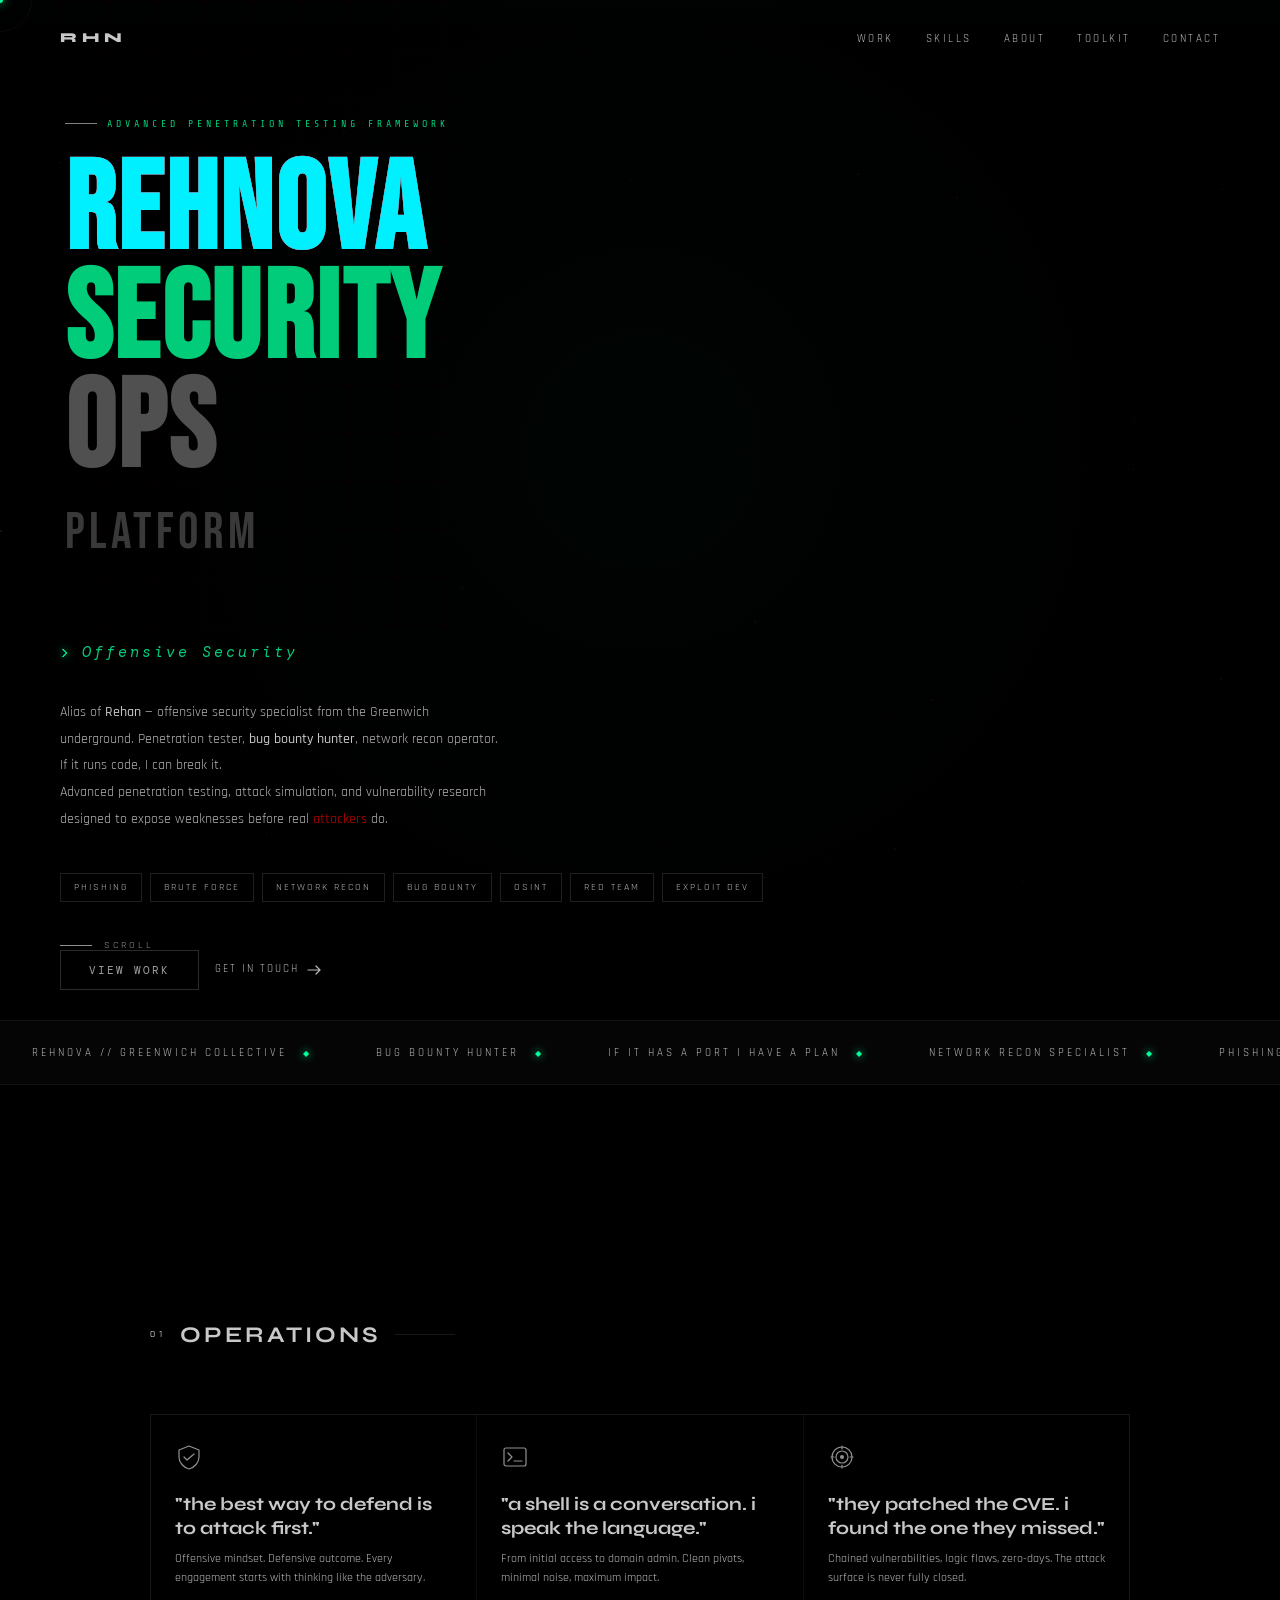
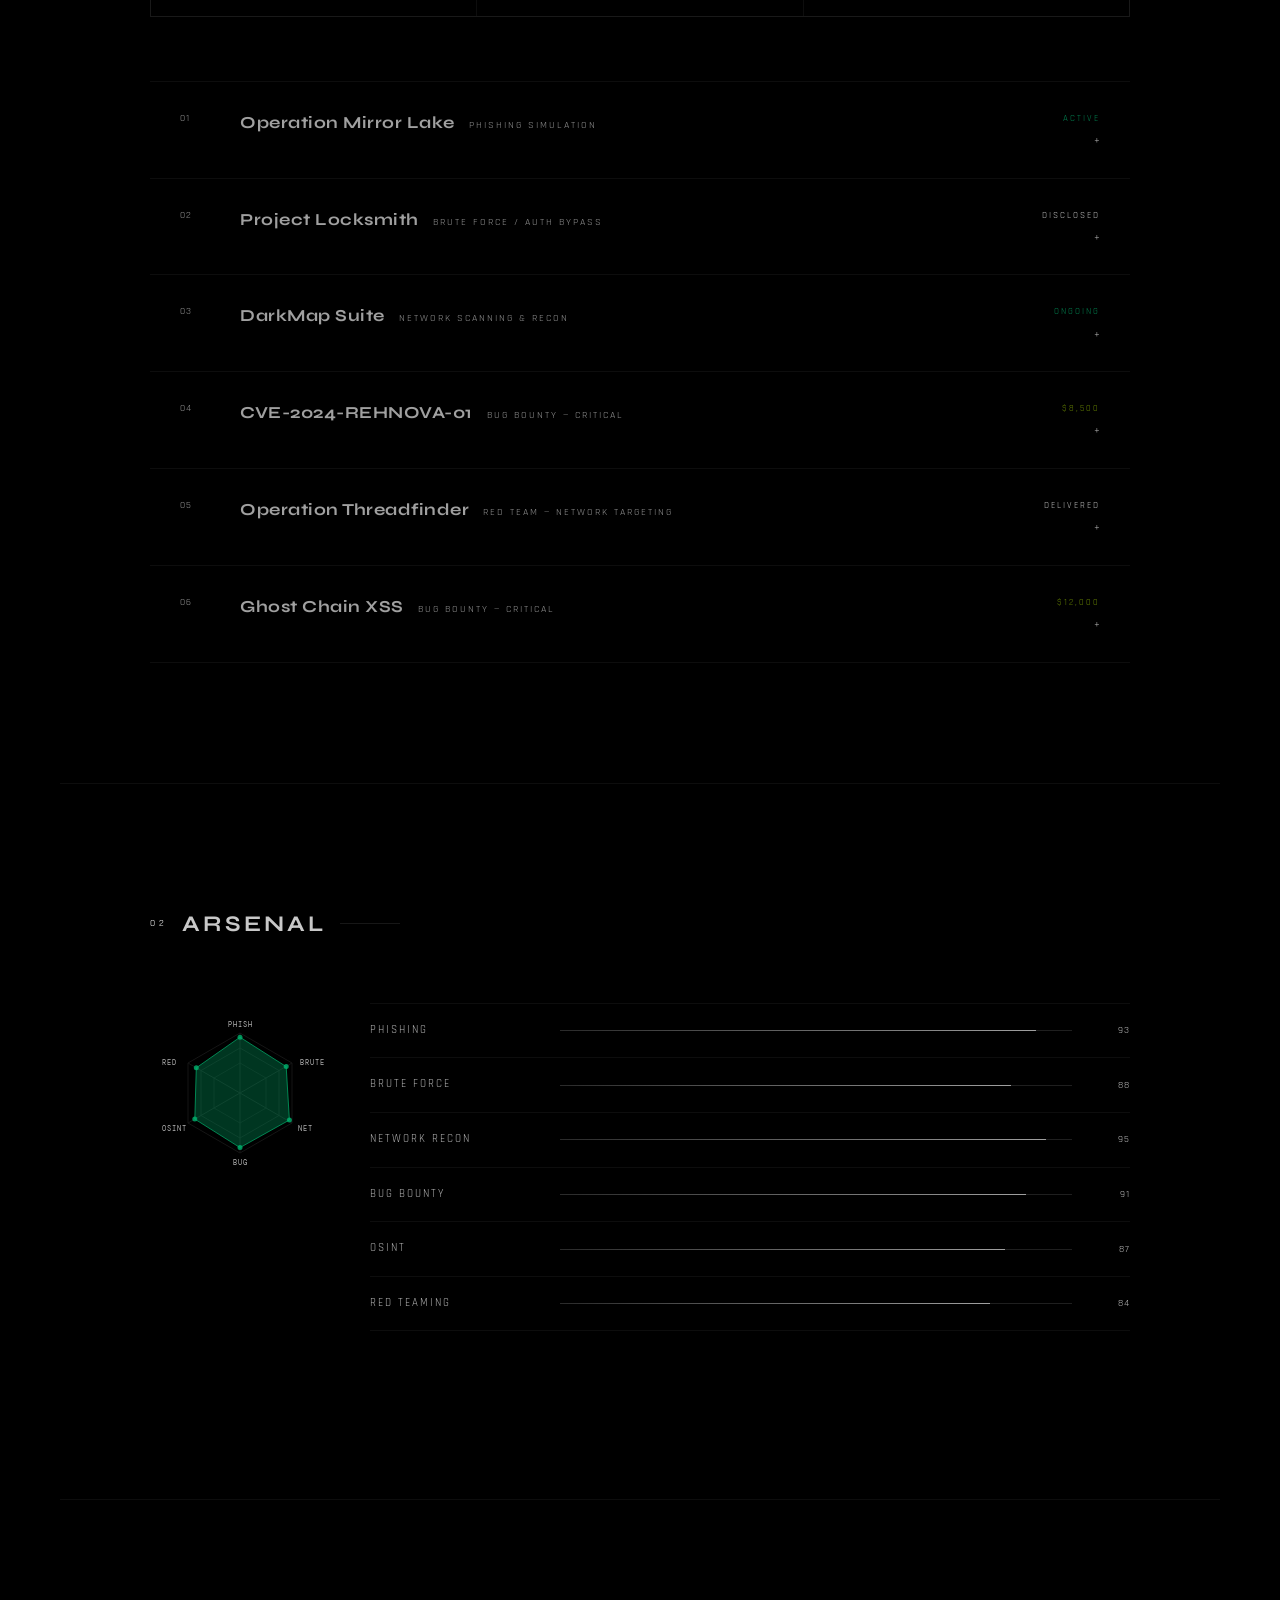
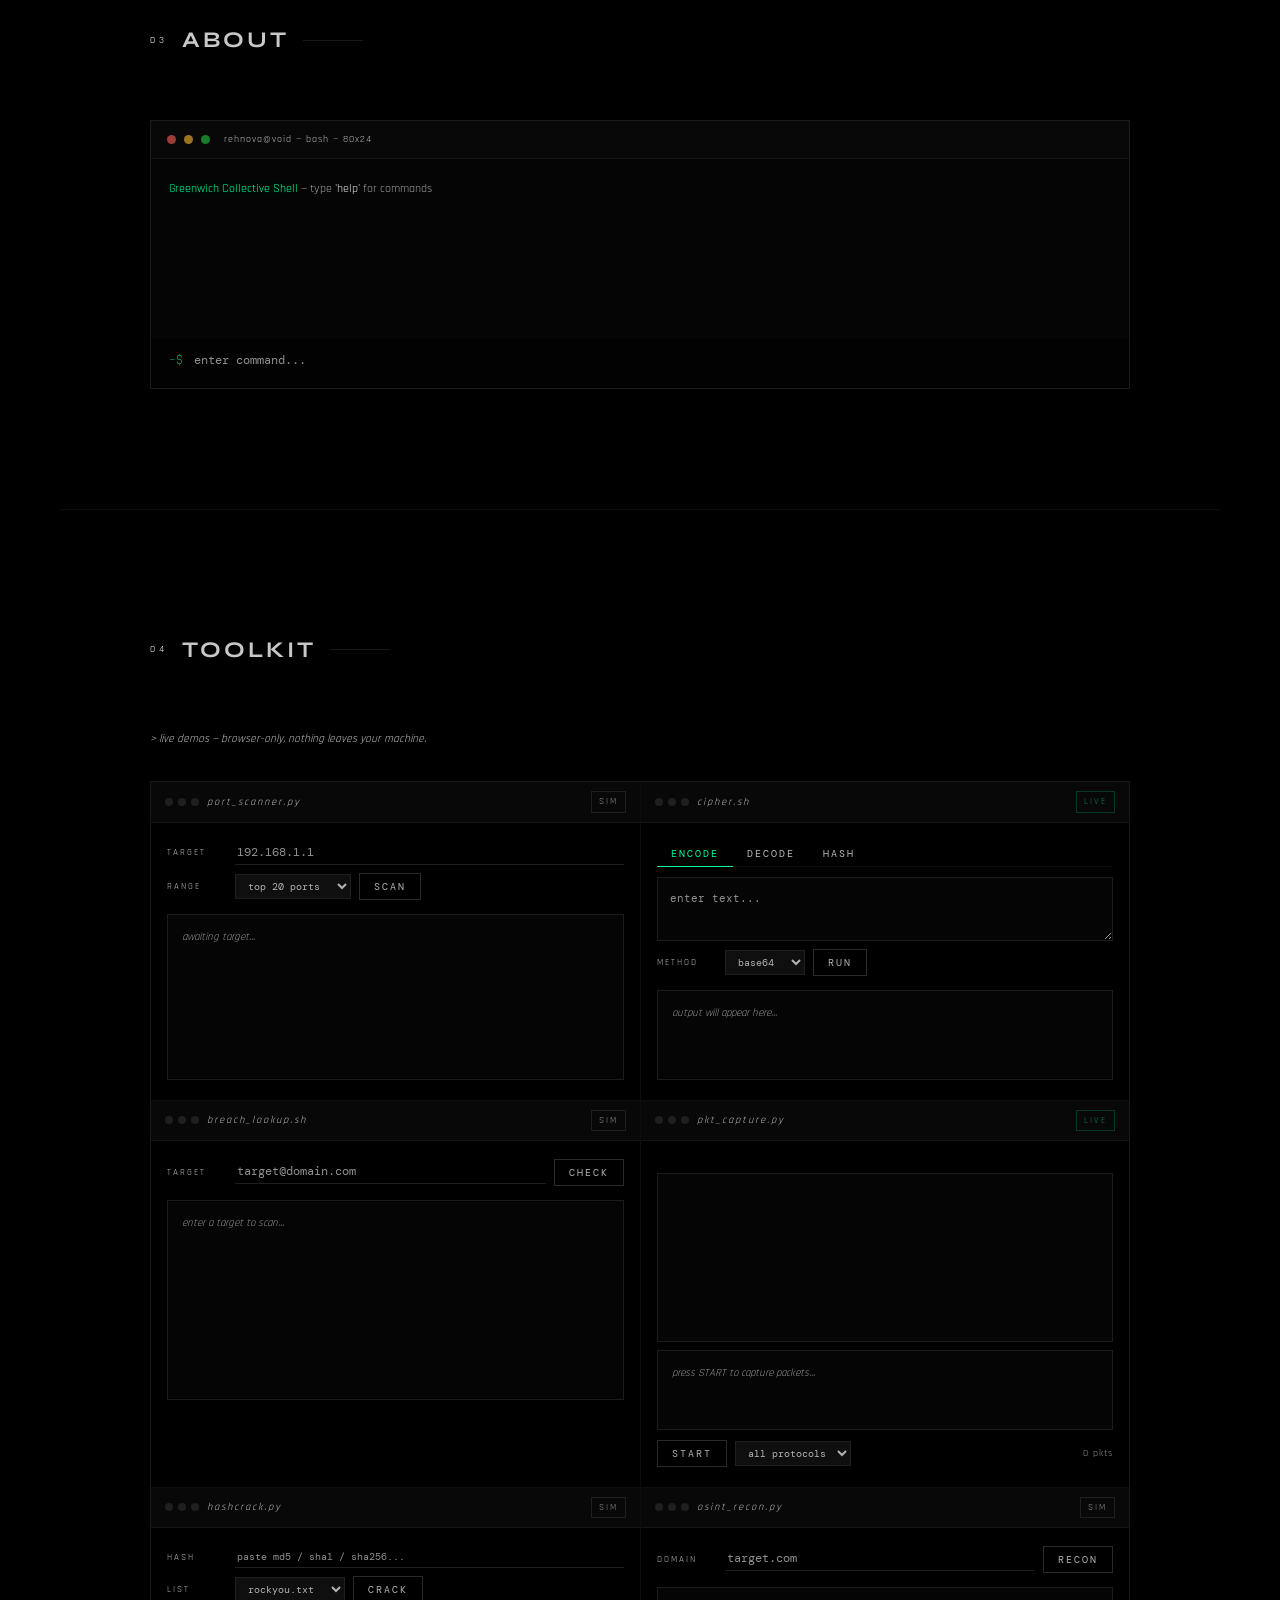
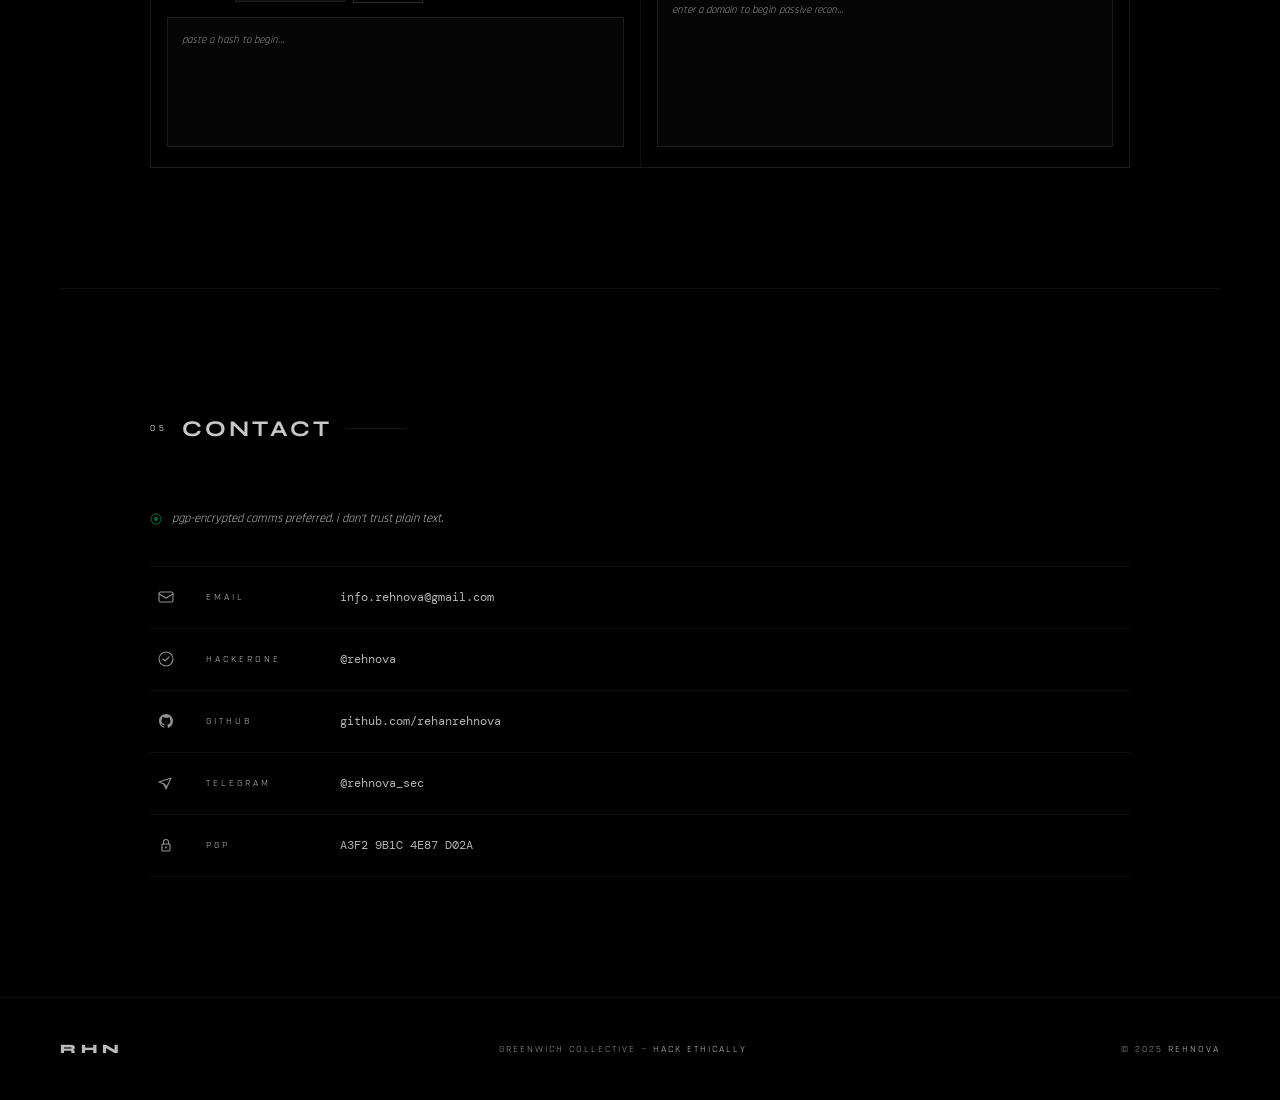
==== commit c68f033d: "worked" ====
--- a/index.html
+++ b/index.html
@@ -5,416 +5,10 @@
 <meta name="viewport" content="width=device-width, initial-scale=1.0"/>
 <title>rehnova — security researcher</title>
 <link href="https://fonts.googleapis.com/css2?family=DM+Mono:ital,wght@0,300;0,400;0,500;1,400&family=Syne:wght@400;700;800&display=swap&family=Share+Tech+Mono&family=Bebas+Neue&family=Rajdhani:wght@300;400;600;700&display=swap" rel="stylesheet">
-<style>
-:root {
-  --void:#000;--pit:#050505;--deep:#080808;--shadow:#0f0f0f;
-  --muted:#161616;--ghost:#1f1f1f;--fog:#2a2a2a;
-  --line:rgba(255,255,255,.05);--line2:rgba(255,255,255,.09);
-  --t0:#1a1a1a;--t1:#919191;--t2:#bbbbbb;--t3:#b3b3b3;
-  --t4:#a0a0a0;--t5:#c8c8c8;--t6:#e8e8e8;--white:#f5f5f5;
-  --green:#00ff9d;--green2:#00cc7a;--green3:rgba(0,255,157,.12);
-  --acid:#c8ff00;--red:#ff3b3b;--cyan:#00d4ff;
-  --r2:    #ff1a1a;--logo-filter: grayscale(100%) opacity(0.45);
-      --logo-filter-hover: grayscale(0%) opacity(1);
-      --speed: 38s;
-      --speed-reverse: 10s;
-  --r:#cc0000; 
-
-}
-*,*::before,*::after{box-sizing:border-box;margin:0;padding:0}
-html{scroll-behavior:smooth}
-body{ background:var(--void);color:var(--t4);font-family:'Rajdhani',monospace;font-size:13px;line-height:1.75;overflow-x:hidden;cursor:none;-webkit-font-smoothing:antialiased;}
-::selection{background:rgba(0,255,157,.15);color:var(--t6)}
-::-webkit-scrollbar{width:2px}::-webkit-scrollbar-track{background:var(--void)}::-webkit-scrollbar-thumb{background:var(--fog)}
-
-/* CURSOR */
-#cur{position:fixed;z-index:9999;pointer-events:none;width:6px;height:6px;background:var(--green);border-radius:50%;transform:translate(-50%,-50%);box-shadow:0 0 10px var(--green),0 0 20px rgba(0,255,157,.3);transition:width .3s,height .3s,background .3s,box-shadow .3s;}
-#cur.hov{width:36px;height:36px;background:transparent;border:1px solid rgba(0,255,157,.4);box-shadow:0 0 14px rgba(0,255,157,.15);}
-#cur-ring{position:fixed;z-index:9997;pointer-events:none;width:64px;height:64px;border:1px solid rgba(255,255,255,.04);border-radius:50%;transform:translate(-50%,-50%);transition:left .5s ease,top .5s ease;}
-
-/* VOID */
-#vc{position:fixed;inset:0;z-index:0;pointer-events:none}
-
-/* NAV */
-nav{position:fixed; top: 0;left: 0; right: 0; z-index:500;padding:26px  clamp(20px,5vw,60px);display:flex;align-items:center;justify-content:space-between;transition:padding .4s,background .4s,border-color .4s;border-bottom:1px solid transparent;}
-nav.scrolled{padding-top:14px;padding-bottom:14px;background:rgba(0,0,0,.92);backdrop-filter:blur(20px);border-color:var(--line);}
-.nav-logo{font-family:'Syne',sans-serif;font-weight:800;font-size:.85rem;letter-spacing:5px;color:var(--t5);text-decoration:none;text-transform:uppercase;transition:color .3s,text-shadow .3s;}
-.nav-logo:hover{color:var(--green);text-shadow:0 0 20px rgba(0,255,157,.4)}
-.nav-links{display:flex;gap:32px;list-style:none;}
-.nav-links a{font-size:.68rem;letter-spacing:2.5px;color:var(--t2);text-decoration:none;text-transform:uppercase;position:relative;transition:color .3s;}
-.nav-links a::after{content:'';position:absolute;bottom:-3px;left:0;width:0;height:1px;background:var(--green);transition:width .3s;}
-.nav-links a:hover{color:var(--t5)}.nav-links a:hover::after{width:100%}
-.hamburger{display:none;flex-direction:column;gap:5px;background:none;border:none;cursor:none;padding:2px;}
-.hamburger span{display:block;width:22px;height:1px;background:var(--t3);transition:transform .3s,opacity .3s,background .3s;}
-.hamburger:hover span{background:var(--t5)}
-.hamburger.open span:nth-child(1){transform:translateY(6px) rotate(45deg)}
-.hamburger.open span:nth-child(2){opacity:0}
-.hamburger.open span:nth-child(3){transform:translateY(-6px) rotate(-45deg)}
-.drawer{ position:fixed;inset:0;z-index:490;background:rgba(0,0,0,.97);display:flex;flex-direction:column;align-items:center;justify-content:center;gap:36px;opacity:0;pointer-events:none;transition:opacity .4s;}
-.drawer.open{opacity:1;pointer-events:all}
-.drawer a{font-family:'Syne',sans-serif;font-size:2.2rem;font-weight:700;letter-spacing:4px;color:var(--t3);text-decoration:none;text-transform:uppercase;transition:color .3s,text-shadow .3s;}
-.drawer a:hover{color:var(--white);text-shadow:0 0 30px rgba(255,255,255,.2)}
-
-/* HERO */
-.hero{position:relative;z-index:10;min-height:100vh;display:flex;flex-direction:column;align-items:flex-start;justify-content:center;padding:0 clamp(20px,5vw,60px);overflow:hidden;}
-.hero-circuit{position:absolute;right:0;top:50%;transform:translateY(-50%);width:clamp(280px,45vw,620px);opacity:1;pointer-events:none;animation:circuitFade 6s ease-in-out infinite alternate;}
-@keyframes circuitFade{from{opacity:.04}to{opacity:.1}}
-.hero-name{font-family:'Syne',sans-serif;font-weight:800;font-size:clamp(4rem,13vw,10rem);letter-spacing:-3px;line-height:.9;color:var(--t6);margin-bottom:20px;opacity:0;animation:nameIn 1.1s .4s forwards;position:relative;}
-.hero-name .outline{display:block;color:transparent;-webkit-text-stroke:1px var(--ghost);transition:-webkit-text-stroke-color .6s;}
-.hero-name:hover .outline{-webkit-text-stroke-color:rgba(0,255,157,.2)}
-.hero-name-glow{position:absolute;inset:0;background:radial-gradient(ellipse at 30% 50%,rgba(0,255,157,.04),transparent 70%);pointer-events:none;opacity:0;transition:opacity .5s;}
-.hero-name:hover .hero-name-glow{opacity:1}
-
-.hero-left{
-  display:flex;flex-direction:column;justify-content:center;
-  padding:115px 5px 80px;
-  position:relative;
-}
-
-/* grid bg */
-.hero-left::before{
-  content:'';position:absolute;inset:0;
-  background-image:
-    linear-gradient(rgba(204,0,0,.028) 1px,transparent 1px),
-    linear-gradient(90deg,rgba(204,0,0,.028) 1px,transparent 1px);
-  background-size:48px 48px;
-  pointer-events:none;
-}
-
-.hero-eyebrow{
-  font-family:'Share Tech Mono',monospace;
-  font-size:10px;letter-spacing:.4em;text-transform:uppercase;
-  color:var(--green2);margin-bottom:24px;
-  display:flex;align-items:center;gap:10px;
-  opacity:0;animation:fu .5s ease .5s both;
-}
-.eyebrow-line{width:32px;height:1px;background:white;opacity:.5;}
-
-.hero-title{
-  font-family:'Bebas Neue',monospace;
-  font-size:clamp(64px,10vw,124px);
-  letter-spacing:.02em;line-height:.88;
-  color:#fff;margin-bottom:4px;
-  opacity:0;animation:fu .7s cubic-bezier(.16,1,.3,1) .6s both;
-}
-.hero-title .red{color:var(--green2);}
-.hero-title .ghost{color:#141414;}
-
-.hero-version{
-  font-family:'Bebas Neue',monospace;
-  font-size:clamp(28px,4vw,52px);
-  letter-spacing:.08em;color:#161616;
-  margin-bottom:32px;
-  opacity:0;animation:fu .5s ease .7s both;
-}
-
-.hero-desc{
-  font-size:15px;font-weight:300;color:white;
-  max-width:500px;line-height:1.85;margin-bottom:40px;
-  opacity:0;animation:fu .5s ease .8s both;
-}
-
-@keyframes fu{from{opacity:0;transform:translateY(14px)}to{opacity:1;transform:none}}
-
-
-@keyframes nameIn{from{opacity:0;transform:translateY(16px);filter:blur(10px)}to{opacity:1;transform:none;filter:none}}
-@keyframes fadeUp{from{opacity:0;transform:translateY(10px)}to{opacity:1;transform:none}}
-@keyframes fadeIn{from{opacity:0}to{opacity:1}}
-.hero-quote{font-family:'DM Mono',monospace;font-size:clamp(.8rem,1.5vw,.95rem);font-style:italic;color:var(--green2);margin-bottom:32px;opacity:0;animation:fadeUp .7s .75s forwards;display:flex;align-items:flex-start;gap:10px;max-width:520px;}
-.hero-quote::before{content:'>';color:var(--green);font-style:normal;margin-top:1px;flex-shrink:0;text-shadow:0 0 8px var(--green);}
-.hero-bio{font-size:clamp(.8rem,1.3vw,.88rem);color:var(--t3);line-height:1.9;max-width:440px;margin-bottom:40px;opacity:0;animation:fadeUp .7s .95s forwards;}
-.hero-bio strong{color:var(--t5);font-weight:500}
-.hero-tags{display:flex;flex-wrap:wrap;gap:8px;margin-bottom:48px;opacity:0;animation:fadeUp .7s 1.1s forwards;}
-.htag{font-size:.62rem;letter-spacing:2px;text-transform:uppercase;padding:5px 13px;border:1px solid var(--ghost);color:var(--t3);position:relative;overflow:hidden;transition:color .3s,border-color .3s;}
-.htag::before{content:'';position:absolute;inset:0;background:var(--green3);transform:scaleX(0);transform-origin:left;transition:transform .35s cubic-bezier(.4,0,.2,1);}
-.htag:hover{color:var(--green);border-color:rgba(0,255,157,.3)}.htag:hover::before{transform:scaleX(1)}
-.hero-ctas{display:flex;gap:16px;align-items:center;opacity:0;animation:fadeUp .7s 1.3s forwards;}
-.btn{font-family:'DM Mono',monospace;font-size:.7rem;letter-spacing:2px;text-transform:uppercase;padding:12px 28px;background:transparent;border:1px solid var(--fog);color:var(--t4);cursor:none;position:relative;overflow:hidden;transition:color .3s,border-color .3s;}
-.btn::after{content:'';position:absolute;bottom:0;left:0;right:0;height:1px;background:var(--green);transform:scaleX(0);transition:transform .3s;box-shadow:0 0 8px var(--green);}
-.btn:hover{color:var(--t6);border-color:var(--fog)}.btn:hover::after{transform:scaleX(1)}
-.btn-link{font-size:.7rem;letter-spacing:2px;text-transform:uppercase;color:var(--t2);text-decoration:none;cursor:none;transition:color .3s;display:flex;align-items:center;gap:8px;}
-.btn-link svg{transition:transform .3s}.btn-link:hover{color:var(--t5)}.btn-link:hover svg{transform:translateX(4px)}
-.scroll-indicator{position:absolute;bottom:36px;left:clamp(20px,5vw,60px);display:flex;align-items:center;gap:12px;opacity:0;animation:fadeIn 1s 2s forwards;}
-.scroll-bar{width:32px;height:1px;background:var(--t1);position:relative;overflow:hidden;}
-.scroll-bar::after{content:'';position:absolute;top:0;left:-100%;width:100%;height:100%;background:linear-gradient(90deg,transparent,var(--green),transparent);animation:scrollPulse 2.5s ease-in-out infinite;}
-@keyframes scrollPulse{from{left:-100%}to{left:200%}}
-.scroll-txt{font-size:.6rem;letter-spacing:3px;color:var(--t1);text-transform:uppercase;}
-
-/* MARQUEE */
-.hacker-banner{position:relative;z-index:10;border-top:1px solid var(--line); margin: 30px 0px; border-bottom:1px solid var(--line);background:var(--pit);padding:20px 0;overflow:hidden;white-space:nowrap;}
-.hacker-banner-inner{display:inline-flex;gap:0;animation:marquee 28s linear infinite;}
-.hacker-banner-inner:hover{animation-play-state:paused}
-@keyframes marquee{from{transform:translateX(0)}to{transform:translateX(-50%)}}
-.banner-item{font-size:.68rem;letter-spacing:3px;color:var(--t2);padding:0 32px;text-transform:uppercase;display:flex;align-items:center;gap:16px;}
-.banner-sep{color:var(--green);text-shadow:0 0 8px var(--green);font-size:.5rem;}
-
-.marquee-outer {
-      position: relative;
-      overflow: hidden;
-      width: 100%;
-      margin-top: 20px;
-    }
-
-    /* Fade edges */
-    .marquee-outer::before,
-    .marquee-outer::after {
-      content: '';
-      position: absolute;
-      top: 0;
-      bottom: 0;
-      width: clamp(60px, 10vw, 140px);
-      z-index: 2;
-      pointer-events: none;
-    }
-
-    .marquee-outer::before {
-      left: 0;
-      background: linear-gradient(to right, var(--bg), transparent);
-    }
-
-    .marquee-outer::after {
-      right: 0;
-      background: linear-gradient(to left, var(--bg), transparent);
-    }
-
-    .marquee-track {
-      display: flex;
-      align-items: center;
-      width: max-content;
-      gap: 0;
-      animation: scroll-left var(--speed) linear infinite;
-    }
-
-
-    /* Pause on hover */
-    .marquee-outer:hover .marquee-track {
-      animation-play-state: paused;
-    }
-
-    @keyframes scroll-left {
-      from {
-        transform: translateX(-50%);
-      }
-
-      to {
-        transform: translateX(0);
-      }
-    }
-
-    
-    /* ── LOGO CARD ── */
-    .logo-card {
-      display: flex;
-      align-items: center;
-      justify-content: center;
-      padding: 0 2.4rem;
-      height: 80px;
-      flex-shrink: 0;
-      position: relative;
-    }
-
-    /* Thin divider between logos */
-    .logo-card::after {
-      content: '';
-      position: absolute;
-      right: 0;
-      top: 50%;
-      transform: translateY(-50%);
-      height: 24px;
-      width: 1px;
-      background: var(--border);
-    }
-
-    .logo-card img {
-      height: 28px;
-      width: auto;
-      max-width: 120px;
-      filter: var(--logo-filter);
-      transition: filter 0.35s ease, transform 0.35s ease;
-      display: block;
-      object-fit: contain;
-    }
-
-    .logo-card:hover svg,
-    .logo-card:hover img {
-      filter: var(--logo-filter-hover);
-      transform: scale(1.07);
-    }
-
-/* SECTIONS */
-.section{position:relative;z-index:10;padding:clamp(70px,10vw,120px) clamp(20px,5vw,60px);max-width:1100px;margin:0 auto; background-repeat: no-repeat; background-size: contain; }
-.sec-head{display:flex;align-items:center;gap:14px;margin-bottom:clamp(36px,6vw,60px);}
-.sec-num{font-size:.6rem;letter-spacing:4px;color:white;text-transform:uppercase;}
-.sec-title{font-family:'Syne',sans-serif;font-weight:700;font-size:clamp(1.1rem,2.5vw,1.4rem);color:var(--t5);letter-spacing:3px;text-transform:uppercase;}
-.sec-line{flex:1;height:1px;background:var(--line2);max-width:60px;}
-.r{opacity:0;transform:translateY(28px);transition:opacity .8s,transform .8s}
-.r.in{opacity:1;transform:none}
-
-.parallax-sec {
-  background-image: url(https://blackarch.org/images/screenshots/lxdm.jpg);
-  background-attachment: fixed;   /* ← this is the magic */
-  background-position: center;
-  background-repeat: no-repeat;
-  background-size: contain;
-  position:relative;width: 100vw; z-index:10;padding:clamp(20px,10vw,20px) clamp(20px,5vw,60px);margin:0 auto;
-}
-
-@media (max-width: 768px){
-.parallax-sec {
-  background-image: linear-gradient(to top, black, white, url(https://blackarch.org/images/screenshots/lxdm.jpg));
-  background-position: center;
-  background-attachment: none;
-  background-repeat: no-repeat;
-  background-size: cover;
-  background-position:10px center;
-  position:relative;  z-index:10;padding:clamp(20px,10vw,20px) clamp(20px,10vw,20px);margin:0;
-}
-}
-/* STATEMENT GRID */
-.statement-grid{display:grid;grid-template-columns:repeat(auto-fit,minmax(min(100%,300px),1fr));gap:1px;background:var(--line);margin-bottom:clamp(40px,6vw,64px);border:1px solid var(--line);}
-.stmt{background:var(--void);padding:28px 24px;position:relative;overflow:hidden;transition:background .3s;}
-.stmt:hover{background:var(--pit)}
-.stmt-icon{margin-bottom:14px;color:var(--t1);transition:color .4s;}
-.stmt:hover .stmt-icon{color:var(--green)}
-.stmt-line{font-family:'Syne',sans-serif;font-weight:700;font-size:clamp(.95rem,2vw,1.15rem);color:var(--t5);line-height:1.3;margin-bottom:8px;}
-.stmt-sub{font-size:.72rem;color:var(--t2);line-height:1.7;}
-.stmt::before{content:'';position:absolute;top:0;left:0;right:0;height:1px;background:transparent;transition:background .3s,box-shadow .3s;}
-.stmt:hover::before{background:var(--green);box-shadow:0 0 12px var(--green);}
-
-/* PROJECTS */
-.proj-list{display:flex;flex-direction:column;}
-.proj-row{background-color: rgba(0, 0, 0, 0.8); backdrop-filter: blur(10px); border-top:1px solid var(--line);padding:26px 30px;display:grid;grid-template-columns:36px 1fr auto;gap:0 24px;align-items:start;cursor:none;position:relative;}
-.proj-row::after{content:'';position:absolute;left:-20px;right:-60px;top:0;bottom:0;background:transparent;transition:background .35s;pointer-events:none;}
-.proj-row:last-child{border-bottom:1px solid var(--line);}
-.proj-num{font-size:.6rem;color:var(--t1);letter-spacing:1px;padding-top:2px;}
-.proj-info{display:flex;flex-direction:column;gap:6px;}
-.proj-head{display:flex;align-items:baseline;gap:14px;flex-wrap:wrap;}
-.proj-name{font-family:'Syne',sans-serif;font-weight:700;font-size:clamp(.9rem,1.8vw,1.05rem);color:var(--t4);letter-spacing:.5px;transition:color .3s;}
-.proj-row:hover .proj-name{color:var(--t6)}
-.proj-cat{font-size:.6rem;letter-spacing:2px;color:var(--t1);text-transform:uppercase;}
-.proj-desc{ font-size:.72rem;color:var(--green);line-height:1.8;max-width:540px;max-height:0;overflow:hidden;opacity:0;transition:max-height .5s cubic-bezier(.4,0,.2,1),opacity .4s;}
-.proj-row.open .proj-desc{max-height:100px;opacity:1;}
-.proj-tags-row{display:flex;gap:6px;flex-wrap:wrap;max-height:0;overflow:hidden;opacity:0;transition:max-height .5s,opacity .4s;}
-.proj-row.open .proj-tags-row{max-height:50px;opacity:1;}
-.ptag{font-size:.58rem;letter-spacing:1px;color:var(--t1);border:1px solid var(--ghost);padding:2px 8px;text-transform:uppercase;transition:color .3s,border-color .3s;}
-.proj-row.open .ptag{color:var(--t3);border-color:var(--fog);}
-.proj-meta{display:flex;flex-direction:column;align-items:flex-end;gap:6px;padding-top:2px;}
-.proj-status{font-size:.58rem;letter-spacing:2px;color:var(--t1);text-transform:uppercase;white-space:nowrap;}
-.proj-status.live{color:rgba(0,255,157,.5)}.proj-status.done{color:var(--t2)}.proj-status.pay{color:rgba(200,255,0,.5)}
-.proj-toggle{font-size:.7rem;color:var(--t2);transition:transform .35s cubic-bezier(.4,0,.2,1),color .3s;cursor:none;}
-.proj-row.open .proj-toggle{transform:rotate(45deg);color:var(--green);}
-
-/* SKILLS */
-.skills-list{display:flex;flex-direction:column;}
-.skill-row{display:grid;grid-template-columns:clamp(100px,18vw,170px) 1fr 38px;align-items:center;gap:20px;padding:17px 0;border-top:1px solid var(--line);transition:background .3s;position:relative;}
-.skill-row::after{content:'';position:absolute;left:-20px;right:-60px;inset-block:0;background:transparent;transition:background .35s;pointer-events:none;}
-.skill-row:hover::after{background:rgba(255,255,255,.015)}
-.skill-row:last-child{border-bottom:1px solid var(--line);}
-.skill-lbl{font-size:.7rem;letter-spacing:2px;color:var(--t3);text-transform:uppercase;transition:color .3s;z-index:1;}
-.skill-row:hover .skill-lbl{color:var(--t5)}
-.skill-track{height:1px;background:var(--ghost);position:relative;overflow:visible;z-index:1;}
-.skill-fill{position:absolute;top:0;left:0;height:1px;width:0%;background:linear-gradient(90deg,var(--fog),var(--t4));transition:width 2s cubic-bezier(.22,.68,0,1.2);}
-.skill-fill::after{content:'';position:absolute;right:-1px;top:50%;width:4px;height:4px;border-radius:50%;background:var(--green);box-shadow:0 0 8px var(--green);transform:translateY(-50%);opacity:0;transition:opacity .3s;}
-.skill-row:hover .skill-fill::after{opacity:1}
-.skill-pct{font-size:.6rem;color:var(--t2);text-align:right;letter-spacing:1px;z-index:1;}
-
-/* TERMINAL */
-.terminal{border:1px solid var(--line2);background:var(--pit);overflow:hidden;}
-.term-bar{background:var(--deep);border-bottom:1px solid var(--line);padding:10px 16px;display:flex;align-items:center;gap:8px;}
-.tdot{width:9px;height:9px;border-radius:50%;}
-.term-path{font-size:.62rem;color:var(--t2);letter-spacing:1px;margin-left:6px;}
-.term-body{padding:18px 18px 0;font-size:.73rem;line-height:2.1;min-height:180px;max-height:280px;overflow-y:auto;}
-.term-body::-webkit-scrollbar{width:1px}.term-body::-webkit-scrollbar-thumb{background:var(--ghost)}
-.tp{color:var(--green2)}.tc{color:var(--t4)}.to{display:block;padding-left:14px;color:var(--t3)}.thi{color:var(--t6)!important}.tac{color:var(--green)!important;text-shadow:0 0 8px rgba(0,255,157,.3)}.twarn{color:var(--acid)!important}
-.term-input-row{display:flex;align-items:center;gap:8px;padding:10px 18px 16px;}
-.term-input{background:transparent;border:none;outline:none;font-family:'DM Mono',monospace;font-size:.73rem;color:var(--t5);caret-color:var(--green);flex:1;}
-.term-input::placeholder{color:var(--t1)}
-@keyframes blink{0%,100%{opacity:1}50%{opacity:0}}
-
-/* CONTACT */
-.contact-list{display:flex;flex-direction:column;}
-.crow{display:flex;align-items:center;gap:24px;padding:20px 0;border-top:1px solid var(--line);text-decoration:none;position:relative;}
-.crow::after{content:'';position:absolute;left:-20px;right:-60px;inset-block:0;background:transparent;transition:background .35s;pointer-events:none;}
-.crow:hover::after{background:rgba(255,255,255,.018)}
-.crow:last-child{border-bottom:1px solid var(--line);}
-.c-icon{width:32px;display:flex;align-items:center;justify-content:center;color:var(--t1);flex-shrink:0;transition:color .3s;}
-.crow:hover .c-icon{color:var(--green)}
-.c-plat{font-size:.62rem;letter-spacing:3px;color:var(--t2);text-transform:uppercase;min-width:110px;transition:color .3s;}
-.crow:hover .c-plat{color:var(--t4)}
-.c-val{font-size:.75rem;color:var(--t3);font-family:'DM Mono',monospace;transition:color .3s;}
-.crow:hover .c-val{color:var(--t6)}
-.c-arr{margin-left:auto;color:var(--t1);transition:color .3s,transform .3s;}
-.crow:hover .c-arr{color:var(--green);transform:translateX(5px)}
-
-/* FOOTER */
-footer{position:relative;z-index:10;padding:clamp(28px,4vw,40px) clamp(20px,5vw,60px);border-top:1px solid var(--line);display:flex;justify-content:space-between;align-items:center;flex-wrap:wrap;gap:14px;}
-.footer-logo{font-family:'Syne',sans-serif;font-weight:800;font-size:.8rem;letter-spacing:5px;color:var(--t2);text-transform:uppercase;}
-.footer-txt{font-size:.6rem;letter-spacing:2px;color:var(--t1);text-transform:uppercase;}
-.footer-txt .hl{color:var(--t2)}
-.div-line{position:relative;z-index:10;height:1px;background:var(--line);margin:0 clamp(20px,5vw,60px);}
-
-/* ── WIDGETS ── */
-.widget-grid{display:grid;grid-template-columns:repeat(auto-fill,minmax(min(100%,340px),1fr));gap:1px;background:var(--line);border:1px solid var(--line);}
-.widget{background:var(--void);display:flex;flex-direction:column;transition:background .3s;}
-.widget:hover{background:var(--pit)}
-.widget-bar{background:var(--deep);border-bottom:1px solid var(--line);padding:9px 14px;display:flex;align-items:center;gap:8px;}
-.w-dots{display:flex;gap:5px;}
-.w-dots span{width:8px;height:8px;border-radius:50%;background:var(--ghost);transition:background .3s;}
-.widget:hover .w-dots span:nth-child(1){background:#ff5f56;opacity:.7}
-.widget:hover .w-dots span:nth-child(2){background:#ffbd2e;opacity:.7}
-.widget:hover .w-dots span:nth-child(3){background:#27c93f;opacity:.7}
-.w-title{font-size:.65rem;letter-spacing:2px;color:var(--t2);flex:1;font-style:italic;}
-.w-badge{font-size:.55rem;letter-spacing:2px;color:var(--t1);border:1px solid var(--ghost);padding:2px 7px;}
-.w-badge.live{color:rgba(0,255,157,.5);border-color:rgba(0,255,157,.2)}
-.widget-body{padding:18px 16px 20px;display:flex;flex-direction:column;gap:0;flex:1;}
-.w-row{display:flex;align-items:center;gap:8px;flex-wrap:wrap;}
-.w-label{font-size:.58rem;letter-spacing:2px;color:var(--t2);text-transform:uppercase;white-space:nowrap;min-width:60px;}
-.w-input{flex:1;min-width:0;background:transparent;border:none;border-bottom:1px solid var(--ghost);outline:none;font-family:'DM Mono',monospace;font-size:.72rem;color:var(--t5);caret-color:var(--green);padding:4px 2px;transition:border-color .3s;}
-.w-input:focus{border-color:var(--fog)}.w-input::placeholder{color:var(--t1)}
-.w-select{background:var(--shadow);border:1px solid var(--ghost);color:var(--t3);font-family:'DM Mono',monospace;font-size:.65rem;padding:4px 8px;outline:none;cursor:none;transition:border-color .3s,color .3s;}
-.w-select:hover{border-color:var(--fog);color:var(--t5)}
-.w-btn{font-family:'DM Mono',monospace;font-size:.65rem;letter-spacing:2px;text-transform:uppercase;padding:6px 14px;border:1px solid var(--fog);background:transparent;color:var(--t3);cursor:none;white-space:nowrap;transition:color .3s,border-color .3s,background .3s;position:relative;overflow:hidden;}
-.w-btn::before{content:'';position:absolute;inset:0;background:var(--green);clip-path:polygon(0 100%,100% 100%,100% 100%,0 100%);transition:clip-path .3s;z-index:-1;}
-.w-btn:hover{color:#000;border-color:var(--green)}.w-btn:hover::before{clip-path:polygon(0 0,100% 0,100% 100%,0 100%)}
-.w-btn:disabled{opacity:.3;pointer-events:none}
-.w-output{margin-top:14px;background:var(--pit);border:1px solid var(--line2);padding:12px 14px;font-size:.68rem;line-height:2;min-height:90px;overflow-y:auto;max-height:200px;flex:1;}
-.w-output::-webkit-scrollbar{width:1px}.w-output::-webkit-scrollbar-thumb{background:var(--ghost)}
-.w-ph{color:var(--t1);font-style:italic;}
-.wl{display:block;color:var(--t3);}.wl.open{color:rgba(0,255,157,.75)}.wl.closed{color:var(--t2)}.wl.warn{color:rgba(255,59,59,.65)}.wl.info{color:var(--t4)}.wl.acc{color:var(--green);text-shadow:0 0 8px rgba(0,255,157,.2)}.wl.dim{color:var(--t1)}
-.w-prog{display:flex;align-items:center;gap:10px;margin-top:10px;}
-.w-prog-bar{flex:1;height:1px;background:var(--ghost);position:relative;overflow:hidden;}
-.w-prog-fill{position:absolute;top:0;left:0;height:100%;width:0%;background:linear-gradient(90deg,var(--fog),var(--green));box-shadow:0 0 6px var(--green);transition:width .05s linear;}
-.w-prog-txt{font-size:.6rem;color:var(--t2);letter-spacing:1px;width:32px;text-align:right;}
-.w-tabs{display:flex;gap:0;margin-bottom:10px;border-bottom:1px solid var(--line);}
-.w-tab{font-family:'DM Mono',monospace;font-size:.62rem;letter-spacing:2px;padding:6px 14px;background:transparent;border:none;color:var(--t2);cursor:none;border-bottom:1px solid transparent;margin-bottom:-1px;transition:color .3s,border-color .3s;}
-.w-tab:hover{color:var(--t4)}.w-tab.active{color:var(--green);border-color:var(--green)}
-.w-textarea{background:var(--pit);border:1px solid var(--line2);color:var(--t4);font-family:'DM Mono',monospace;font-size:.7rem;padding:10px 12px;outline:none;resize:vertical;min-height:64px;line-height:1.8;transition:border-color .3s;width:100%;caret-color:var(--green);}
-.w-textarea:focus{border-color:var(--ghost)}.w-textarea::placeholder{color:var(--t1)}
-.w-copy-btn{font-family:'DM Mono',monospace;font-size:.6rem;letter-spacing:2px;background:transparent;border:none;color:var(--t2);cursor:none;margin-top:8px;padding:0;text-align:left;transition:color .3s;text-transform:uppercase;}
-.w-copy-btn:hover{color:var(--green)}.w-copy-btn.copied{color:rgba(0,255,157,.6)}
-.breach-hit{margin-bottom:8px;padding:8px 10px;border-left:1px solid rgba(255,59,59,.3);background:rgba(255,59,59,.025);}
-.breach-src{font-size:.7rem;color:rgba(255,59,59,.75);letter-spacing:1px;}
-.breach-det{font-size:.62rem;color:var(--t2);margin-top:2px;}
-/* packet visualizer */
-.pkt-canvas-wrap{margin-top:14px;border:1px solid var(--line2);background:var(--pit);position:relative;overflow:hidden;}
-.pkt-canvas{display:block;width:100%;}
-.pkt-controls{display:flex;gap:8px;align-items:center;margin-top:10px;flex-wrap:wrap;}
-
-/* RESPONSIVE */
-@media(max-width:768px){
-  .nav-links{display:none}.hamburger{display:flex}
-  body{cursor:auto}#cur,#cur-ring{display:none}
-  .proj-row{grid-template-columns:28px 1fr}.proj-meta{display:none}
-  .hero-circuit{opacity:.03;width:200px}
-  .statement-grid{grid-template-columns:1fr}
-  .widget-grid{grid-template-columns:1fr}
-}
-@media(max-width:480px){
-  .hero-name{letter-spacing:-2px}
-  .skill-row{grid-template-columns:80px 1fr 28px;gap:10px}
-}
-</style>
+<link rel="stylesheet" href="static/style.css">
 </head>
+
+
 <body>
 <canvas id="vc" width="350" height="714"></canvas>
 <div id="cur"></div>
@@ -448,15 +42,17 @@
       Advanced Penetration Testing Framework
     </div>
     <h1 class="hero-title">
-      ADVANCED<br>
+      <span class="glitch-word" data-text="REHNOVA">REHNOVA</span><br>
       <span class="red">SECURITY</span><br>
-      <span class="ghost">RESEARCH</span>
+      <span class="ghost">OPS</span>
     </h1>
     <div class="hero-version">PLATFORM</div>
   </div>
 
   <p class="hero-quote" id="heroQuote">every system has a door — i just find them first.</p>
-  <p class="hero-bio">Alias of <strong>Rehan</strong> — offensive security specialist from the Greenwich underground. Penetration tester, <strong>bug bounty hunter</strong>, network recon operator. If it runs code, I can break it.</p>
+  <p class="hero-bio">Alias of <strong>Rehan</strong> — offensive security specialist from the Greenwich underground. Penetration tester, <strong>bug bounty hunter</strong>, network recon operator. If it runs code, I can break it.<br>
+  Advanced penetration testing, attack simulation, and vulnerability research designed to expose weaknesses before real <strong style="color: rgb(255, 0, 0, 0.6);">attackers</strong> do.</p>
+
   <div class="hero-tags">
     <span class="htag">phishing</span><span class="htag">brute force</span>
     <span class="htag">network recon</span><span class="htag">bug bounty</span>
@@ -706,6 +302,17 @@
 <div class="div-line"></div>
 
 <!-- ABOUT / TERMINAL -->
+ <section style="background-image: 
+    radial-gradient(ellipse at center, 
+      rgba(255, 255, 255, 0) 0%,   
+      rgb(0, 0, 0) 80%,   
+      rgb(0, 0, 0) 100%  
+    ),
+    url(https://wallpapercave.com/wp/wp13285657.jpg);
+  background-size: 200% 100%;
+  background-position: -300px center;
+  background-repeat: no-repeat;
+ ">
 <div class="section" id="about">
   <div class="sec-head r"><span class="sec-num">03</span><span class="sec-title">About</span><div class="sec-line"></div></div>
   <div class="terminal r">
@@ -724,7 +331,7 @@
     </div>
   </div>
 </div>
-
+</section>
 <div class="div-line"></div>
 
 <!-- TOOLKIT -->
@@ -898,11 +505,11 @@
     pgp-encrypted comms preferred. i don't trust plain text.
   </p>
   <div class="contact-list">
-    <a class="crow r" href="mailto:rehnova@proton.me" style="transition-delay:.04s"><div class="c-icon"><svg width="16" height="16" viewBox="0 0 16 16" fill="none"><rect x="1" y="3" width="14" height="10" rx="1.5" stroke="currentColor" stroke-width="1.1"/><path d="M1 5L8 9L15 5" stroke="currentColor" stroke-width="1.1" stroke-linecap="round"/></svg></div><span class="c-plat">email</span><span class="c-val">rehnova@proton.me</span><span class="c-arr"><svg width="14" height="10" viewBox="0 0 14 10" fill="none"><path d="M1 5H13M9 1L13 5L9 9" stroke="currentColor" stroke-width="1.2" stroke-linecap="round"/></svg></span></a>
-    <a class="crow r" href="#" style="transition-delay:.08s"><div class="c-icon"><svg width="16" height="16" viewBox="0 0 16 16" fill="none"><circle cx="8" cy="8" r="7" stroke="currentColor" stroke-width="1.1"/><path d="M5 8L7 10L11 6" stroke="currentColor" stroke-width="1.1" stroke-linecap="round" stroke-linejoin="round"/></svg></div><span class="c-plat">hackerone</span><span class="c-val">@rehnova</span><span class="c-arr"><svg width="14" height="10" viewBox="0 0 14 10" fill="none"><path d="M1 5H13M9 1L13 5L9 9" stroke="currentColor" stroke-width="1.2" stroke-linecap="round"/></svg></span></a>
-    <a class="crow r" href="#" style="transition-delay:.12s"><div class="c-icon"><svg width="16" height="16" viewBox="0 0 16 16" fill="none"><path d="M8 1C4.134 1 1 4.134 1 8c0 3.09 2.004 5.716 4.786 6.646.35.064.478-.152.478-.337v-1.18c-1.947.423-2.356-.94-2.356-.94-.318-.808-.777-1.023-.777-1.023-.636-.434.048-.425.048-.425.703.05 1.073.722 1.073.722.624 1.07 1.637.76 2.037.582.063-.452.244-.761.444-.936-1.554-.177-3.187-.777-3.187-3.457 0-.764.273-1.387.72-1.877-.072-.177-.312-.888.069-1.85 0 0 .587-.188 1.923.716A6.7 6.7 0 018 4.757c.594.003 1.193.08 1.752.235 1.335-.904 1.92-.716 1.92-.716.382.962.142 1.673.07 1.85.449.49.72 1.113.72 1.877 0 2.687-1.636 3.278-3.195 3.451.251.217.475.644.475 1.298v1.924c0 .187.127.405.482.337C12.998 13.714 15 11.09 15 8c0-3.866-3.134-7-7-7z" fill="currentColor"/></svg></div><span class="c-plat">github</span><span class="c-val">github.com/rehnova</span><span class="c-arr"><svg width="14" height="10" viewBox="0 0 14 10" fill="none"><path d="M1 5H13M9 1L13 5L9 9" stroke="currentColor" stroke-width="1.2" stroke-linecap="round"/></svg></span></a>
-    <a class="crow r" href="#" style="transition-delay:.16s"><div class="c-icon"><svg width="16" height="16" viewBox="0 0 16 16" fill="none"><path d="M13 3L1 7l5 2 2 5 5-11z" stroke="currentColor" stroke-width="1.1" stroke-linejoin="round"/><path d="M6 9l2.5 2.5" stroke="currentColor" stroke-width="1.1" stroke-linecap="round"/></svg></div><span class="c-plat">telegram</span><span class="c-val">@rehnova_sec</span><span class="c-arr"><svg width="14" height="10" viewBox="0 0 14 10" fill="none"><path d="M1 5H13M9 1L13 5L9 9" stroke="currentColor" stroke-width="1.2" stroke-linecap="round"/></svg></span></a>
-    <a class="crow r" href="#" style="transition-delay:.2s"><div class="c-icon"><svg width="16" height="16" viewBox="0 0 16 16" fill="none"><rect x="4" y="7" width="8" height="7" rx="1" stroke="currentColor" stroke-width="1.1"/><path d="M5.5 7V5a2.5 2.5 0 015 0v2" stroke="currentColor" stroke-width="1.1" stroke-linecap="round"/><circle cx="8" cy="10.5" r="1" fill="currentColor"/></svg></div><span class="c-plat">pgp</span><span class="c-val">A3F2 9B1C 4E87 D02A</span><span class="c-arr"><svg width="14" height="10" viewBox="0 0 14 10" fill="none"><path d="M1 5H13M9 1L13 5L9 9" stroke="currentColor" stroke-width="1.2" stroke-linecap="round"/></svg></span></a>
+    <a class="crow r" href="mailto:rehnova@proton.me" style="transition-delay:.04s"><div class="c-icon"><svg width="16" height="16" viewBox="0 0 16 16" fill="none"><rect x="1" y="3" width="14" height="10" rx="1.5" stroke="currentColor" stroke-width="1.1"/><path d="M1 5L8 9L15 5" stroke="currentColor" stroke-width="1.1" stroke-linecap="round"/></svg></div><span class="c-plat">email</span><span class="c-val">info.rehnova@gmail.com</span></a>
+    <a class="crow r" href="#" style="transition-delay:.08s"><div class="c-icon"><svg width="16" height="16" viewBox="0 0 16 16" fill="none"><circle cx="8" cy="8" r="7" stroke="currentColor" stroke-width="1.1"/><path d="M5 8L7 10L11 6" stroke="currentColor" stroke-width="1.1" stroke-linecap="round" stroke-linejoin="round"/></svg></div><span class="c-plat">hackerone</span><span class="c-val">@rehnova</span></a>
+    <a class="crow r" href="#" style="transition-delay:.12s"><div class="c-icon"><svg width="16" height="16" viewBox="0 0 16 16" fill="none"><path d="M8 1C4.134 1 1 4.134 1 8c0 3.09 2.004 5.716 4.786 6.646.35.064.478-.152.478-.337v-1.18c-1.947.423-2.356-.94-2.356-.94-.318-.808-.777-1.023-.777-1.023-.636-.434.048-.425.048-.425.703.05 1.073.722 1.073.722.624 1.07 1.637.76 2.037.582.063-.452.244-.761.444-.936-1.554-.177-3.187-.777-3.187-3.457 0-.764.273-1.387.72-1.877-.072-.177-.312-.888.069-1.85 0 0 .587-.188 1.923.716A6.7 6.7 0 018 4.757c.594.003 1.193.08 1.752.235 1.335-.904 1.92-.716 1.92-.716.382.962.142 1.673.07 1.85.449.49.72 1.113.72 1.877 0 2.687-1.636 3.278-3.195 3.451.251.217.475.644.475 1.298v1.924c0 .187.127.405.482.337C12.998 13.714 15 11.09 15 8c0-3.866-3.134-7-7-7z" fill="currentColor"/></svg></div><span class="c-plat">github</span><span class="c-val">github.com/rehanrehnova</span></a>
+    <a class="crow r" href="#" style="transition-delay:.16s"><div class="c-icon"><svg width="16" height="16" viewBox="0 0 16 16" fill="none"><path d="M13 3L1 7l5 2 2 5 5-11z" stroke="currentColor" stroke-width="1.1" stroke-linejoin="round"/><path d="M6 9l2.5 2.5" stroke="currentColor" stroke-width="1.1" stroke-linecap="round"/></svg></div><span class="c-plat">telegram</span><span class="c-val">@rehnova_sec</span></a>
+    <a class="crow r" href="#" style="transition-delay:.2s"><div class="c-icon"><svg width="16" height="16" viewBox="0 0 16 16" fill="none"><rect x="4" y="7" width="8" height="7" rx="1" stroke="currentColor" stroke-width="1.1"/><path d="M5.5 7V5a2.5 2.5 0 015 0v2" stroke="currentColor" stroke-width="1.1" stroke-linecap="round"/><circle cx="8" cy="10.5" r="1" fill="currentColor"/></svg></div><span class="c-plat">pgp</span><span class="c-val">A3F2 9B1C 4E87 D02A</span></a>
   </div>
 </div>
 
@@ -912,299 +519,6 @@
   <div class="footer-txt">© 2025 <span class="hl">rehnova</span></div>
 </footer>
 
-<script>
-/* ── VOID CANVAS ─────────────────────── */
-const vc=document.getElementById('vc'),vx=vc.getContext('2d');
-let W,H,stars=[];
-function rsz(){W=vc.width=innerWidth;H=vc.height=innerHeight;mkStars()}
-function mkStars(){stars=[];const n=Math.floor(W*H/12000);for(let i=0;i<n;i++)stars.push({x:Math.random()*W,y:Math.random()*H,r:Math.random()*.9+.1,a:Math.random()*.07+.01,s:Math.random()*.001+.0003,p:Math.random()*Math.PI*2});}
-rsz();window.addEventListener('resize',rsz);
-let mx=W/2,my=H/2,t=0;
-window.addEventListener('mousemove',e=>{mx=e.clientX;my=e.clientY});
-(function frame(){
-  t+=.004;vx.clearRect(0,0,W,H);
-  const g=vx.createRadialGradient(mx,my,0,mx,my,Math.max(W,H)*.55);
-  g.addColorStop(0,'rgba(0,255,157,0.018)');g.addColorStop(1,'rgba(0,0,0,0)');
-  vx.fillStyle=g;vx.fillRect(0,0,W,H);
-  stars.forEach(s=>{const a=s.a*(1+Math.sin(t*s.s*1000+s.p)*.4);vx.beginPath();vx.arc(s.x,s.y,s.r,0,Math.PI*2);vx.fillStyle=`rgba(255,255,255,${a})`;vx.fill();});
-  const sy=((t*20)%H);const sg=vx.createLinearGradient(0,sy-30,0,sy+30);
-  sg.addColorStop(0,'rgba(0,255,157,0)');sg.addColorStop(.5,'rgba(0,255,157,0.008)');sg.addColorStop(1,'rgba(0,255,157,0)');
-  vx.fillStyle=sg;vx.fillRect(0,0,W,H);
-  requestAnimationFrame(frame);
-})();
-
-/* ── CURSOR ──────────────────────────── */
-const cur=document.getElementById('cur'),ring=document.getElementById('cur-ring');
-let rx=0,ry=0;
-document.addEventListener('mousemove',e=>{cur.style.left=e.clientX+'px';cur.style.top=e.clientY+'px';rx+=(e.clientX-rx)*.07;ry+=(e.clientY-ry)*.07;});
-(function animR(){ring.style.left=rx+'px';ring.style.top=ry+'px';requestAnimationFrame(animR)})();
-function addHov(sel){document.querySelectorAll(sel).forEach(el=>{el.addEventListener('mouseenter',()=>cur.classList.add('hov'));el.addEventListener('mouseleave',()=>cur.classList.remove('hov'));});}
-addHov('a,button,.htag,.proj-row,.skill-row,.crow,.stmt,.btn,.btn-link,.w-btn,.w-tab,.w-select,.w-input,.w-textarea,.widget');
-
-/* ── NAV ─────────────────────────────── */
-window.addEventListener('scroll',()=>document.getElementById('nav').classList.toggle('scrolled',scrollY>60));
-const hbg=document.getElementById('hbg'),drawer=document.getElementById('drawer');
-hbg.addEventListener('click',()=>{hbg.classList.toggle('open');drawer.classList.toggle('open')});
-function closeD(){hbg.classList.remove('open');drawer.classList.remove('open')}
-
-/* ── MARQUEE ─────────────────────────── */
-const items=['rehnova // greenwich collective','bug bounty hunter','if it has a port i have a plan','network recon specialist','phishing simulations','brute force auth audits','red team operations','osint & digital footprinting','responsible disclosure advocate','the quieter you are the more you can hear','hack ethically. disclose responsibly.'];
-const m=document.getElementById('marquee');let html='';
-for(let i=0;i<2;i++)items.forEach(it=>{html+=`<span class="banner-item">${it}<span class="banner-sep">◆</span></span>`;});
-m.innerHTML=html;
-
-/* ── HERO QUOTE ROTATION ─────────────── */
-const quotes=['every system has a door — i just find them first.','there is no unhackable — only unpatched.',"i don't break in. i walk through the door they forgot to close.",'the attack surface is never fully reduced.','one shell to rule them all.'];
-let qi=0;const qEl=document.getElementById('heroQuote');
-qEl.style.transition='opacity .6s,transform .6s';
-setInterval(()=>{qEl.style.opacity='0';qEl.style.transform='translateY(6px)';setTimeout(()=>{qi=(qi+1)%quotes.length;qEl.textContent=quotes[qi];qEl.style.opacity='1';qEl.style.transform='none';},500);},4000);
-
-/* ── REVEAL ──────────────────────────── */
-const obs=new IntersectionObserver(e=>{e.forEach(en=>{if(en.isIntersecting){en.target.classList.add('in');obs.unobserve(en.target)}});},{threshold:.07});
-document.querySelectorAll('.r').forEach(el=>obs.observe(el));
-
-/* ── SKILL BARS ──────────────────────── */
-const bObs=new IntersectionObserver(e=>{e.forEach(en=>{if(en.isIntersecting){en.target.querySelectorAll('.skill-fill').forEach((f,i)=>{setTimeout(()=>f.style.width=f.dataset.pct+'%',i*80+300);});bObs.unobserve(en.target);}});},{threshold:.2});
-bObs.observe(document.getElementById('skills'));
-
-/* ── PROJECT TOGGLE ──────────────────── */
-function toggleProj(row){const was=row.classList.contains('open');document.querySelectorAll('.proj-row.open').forEach(r=>r.classList.remove('open'));if(!was)row.classList.add('open');}
-
-/* ── HERO NAME GLOW ──────────────────── */
-const hn=document.getElementById('heroName');
-hn.addEventListener('mousemove',e=>{const r=hn.getBoundingClientRect();const px=((e.clientX-r.left)/r.width*100).toFixed(1);const py=((e.clientY-r.top)/r.height*100).toFixed(1);hn.querySelector('.hero-name-glow').style.background=`radial-gradient(ellipse at ${px}% ${py}%,rgba(0,255,157,0.06),transparent 70%)`;});
-
-/* ── TERMINAL ────────────────────────── */
-const tOut=document.getElementById('term-out'),tIn=document.getElementById('term-in');
-const CMDS={
-  whoami:`<span class="to thi">rehnova // Rehan</span>\n<span class="to">role     : Security Researcher & Penetration Tester</span>\n<span class="to">location : Greenwich Underground Collective</span>\n<span class="to">active   : bug bounty, red teams, CTF, phishing sims</span>`,
-  skills:`<span class="to">phishing      ─────────────────────── 93%</span>\n<span class="to">brute force   ──────────────────────  88%</span>\n<span class="to">network recon ─────────────────────── 95%</span>\n<span class="to">bug bounty    ──────────────────────  91%</span>\n<span class="to">osint         ─────────────────────  87%</span>\n<span class="to">red teaming   ────────────────────   84%</span>`,
-  contact:`<span class="to">email    <span class="tac">rehnova@proton.me</span></span>\n<span class="to">h1       <span class="tac">hackerone.com/rehnova</span></span>\n<span class="to">github   <span class="tac">github.com/rehnova</span></span>\n<span class="to">telegram <span class="tac">@rehnova_sec</span></span>\n<span class="to">pgp      A3F2 9B1C 4E87 D02A</span>`,
-  projects:`<span class="to">01  Operation Mirror Lake    phishing sim     <span class="tac">active</span></span>\n<span class="to">02  Project Locksmith        auth bypass       disclosed</span>\n<span class="to">03  DarkMap Suite            network recon     <span class="tac">ongoing</span></span>\n<span class="to">04  CVE-2024-REHNOVA-01      bug bounty        <span class="twarn">$8,500</span></span>\n<span class="to">05  Operation Threadfinder   red team          delivered</span>\n<span class="to">06  Ghost Chain XSS          bug bounty        <span class="twarn">$12,000</span></span>`,
-  certs:`<span class="to">CEH      Certified Ethical Hacker</span>\n<span class="to">OSCP     Offensive Security Certified Professional</span>\n<span class="to">eWPT     Web Application Penetration Tester</span>\n<span class="to">Sec+     CompTIA Security+</span>\n<span class="to">HTB      Pro Hacker</span>`,
-  quote:`<span class="to tac">"${quotes[Math.floor(Math.random()*quotes.length)]}"</span>`,
-  ls:`<span class="to">projects/  skills/  certs/  tools/  ctf/  contact/  exploits/</span>`,
-  pwd:`<span class="to">/home/rehnova/greenwich-collective</span>`,
-  date:`<span class="to">${new Date().toUTCString()}</span>`,
-  uptime:`<span class="to">6 years, 247 days. zero downtime.</span>`,
-  clear:'__clear__',
-  help:`<span class="to thi">available commands</span>\n<span class="to">whoami · skills · projects · contact · certs · quote · ls · pwd · date · uptime · clear</span>`,
-};
-function tlog(cmd,out){if(out==='__clear__'){tOut.innerHTML='';return}tOut.innerHTML+=`<div><span><span class="tp">~$</span> <span class="tc">${cmd}</span></span>\n${out}<br></div>`;tOut.scrollTop=tOut.scrollHeight;}
-tIn.addEventListener('keydown',e=>{if(e.key!=='Enter')return;const raw=tIn.value.trim().toLowerCase();tIn.value='';if(!raw)return;const out=CMDS[raw]||`<span class="to" style="color:var(--t1)">command not found: ${raw} — try 'help'</span>`;tlog(raw,out);});
-
-/* ══════════════════════════════════════
-   WIDGET LOGIC
-══════════════════════════════════════ */
-function setOut(id,html){document.getElementById(id).innerHTML=html}
-function animProg(fillId,pctId,ms,cb){
-  const fill=document.getElementById(fillId),pct=document.getElementById(pctId);
-  let p=0;const step=100/(ms/40);
-  const iv=setInterval(()=>{p=Math.min(100,p+step+Math.random()*step*.4);fill.style.width=p+'%';pct.textContent=(p|0)+'%';if(p>=100){clearInterval(iv);if(cb)cb();}},40);
-}
-
-/* PORT SCANNER */
-const SVC={21:'ftp',22:'ssh',23:'telnet',25:'smtp',53:'dns',80:'http',110:'pop3',135:'msrpc',139:'netbios',143:'imap',443:'https',445:'smb',993:'imaps',995:'pop3s',1723:'pptp',3306:'mysql',3389:'rdp',5900:'vnc',8080:'http-proxy',8443:'https-alt',3000:'dev-server',5432:'postgres',6379:'redis',27017:'mongodb',9200:'elasticsearch'};
-const TOP20=[21,22,23,25,53,80,110,135,139,143,443,445,993,995,1723,3306,3389,5900,8080,8443];
-const TOP100=[...TOP20,20,24,26,69,81,88,106,111,119,179,389,427,444,465,513,514,548,587,631,873,990,1080,1433,1521,1720,2049,2121,3000,5000,5432,6379,8000,8888,9200,10000,27017,32768,49152];
-function runScan(){
-  const ip=document.getElementById('scan-ip').value.trim()||'192.168.1.1';
-  const range=document.getElementById('scan-range').value;
-  const btn=document.getElementById('scan-btn'),prog=document.getElementById('scan-prog');
-  btn.disabled=true;prog.style.display='flex';
-  setOut('scan-out',`<span class="wl info">initiating scan on ${ip}...</span><span class="wl dim">sending SYN packets...</span>`);
-  const ports=range==='top20'?TOP20:range==='top100'?TOP100:Array.from({length:1024},(_,i)=>i+1);
-  const ms=range==='full'?3600:range==='top100'?2200:1200;
-  animProg('scan-fill','scan-pct',ms,()=>{
-    const openCnt=2+Math.floor(Math.random()*5);
-    const openSet=new Set();
-    while(openSet.size<openCnt)openSet.add(ports[Math.floor(Math.random()*ports.length)]);
-    let h=`<span class="wl acc">nmap scan report for ${ip}</span><span class="wl dim">host is up (0.0${Math.floor(Math.random()*90+10)}s latency)</span><span class="wl dim">─────────────────────────────────</span>`;
-    h+=`<span class="wl dim">PORT     STATE   SERVICE</span>`;
-    [...openSet].sort((a,b)=>a-b).forEach(p=>{const svc=SVC[p]||'unknown';h+=`<span class="wl open">${String(p+'/tcp').padEnd(9)}open    ${svc}</span>`;});
-    h+=`<span class="wl dim">─────────────────────────────────</span><span class="wl info">${openCnt} open port${openCnt>1?'s':''} — ${ports.length} scanned</span>`;
-    setOut('scan-out',h);prog.style.display='none';btn.disabled=false;
-    document.getElementById('scan-fill').style.width='0%';document.getElementById('scan-pct').textContent='0%';
-  });
-}
-
-/* CIPHER */
-let cMode='enc';
-const MORSE={A:'.-',B:'-...',C:'-.-.',D:'-..',E:'.',F:'..-.',G:'--.',H:'....',I:'..',J:'.---',K:'-.-',L:'.-..',M:'--',N:'-.',O:'---',P:'.--.',Q:'--.-',R:'.-.',S:'...',T:'-',U:'..-',V:'...-',W:'.--',X:'-..-',Y:'-.--',Z:'--.','0':'-----','1':'.----','2':'..---','3':'...--','4':'....-','5':'.....','6':'-....','7':'--...','8':'---..','9':'----.', ' ':'/'};
-const MREV=Object.fromEntries(Object.entries(MORSE).map(([k,v])=>[v,k]));
-function setTab(btn,mode){document.querySelectorAll('.w-tab').forEach(b=>b.classList.remove('active'));btn.classList.add('active');cMode=mode;setOut('cipher-out','<span class="w-ph">output will appear here...</span>');document.getElementById('copy-btn').style.display='none';}
-async function runCipher(){
-  const text=document.getElementById('cipher-in').value;
-  const method=document.getElementById('cipher-method').value;
-  if(!text.trim()){setOut('cipher-out','<span class="wl warn">no input provided</span>');return;}
-  let res='';
-  try{
-    if(cMode==='hash'){const enc=new TextEncoder().encode(text);const buf=await crypto.subtle.digest('SHA-256',enc);const hex=Array.from(new Uint8Array(buf)).map(b=>b.toString(16).padStart(2,'0')).join('');res=`<span class="wl info">SHA-256:</span><span class="wl acc" style="word-break:break-all;font-size:.62rem">${hex}</span>`;}
-    else if(cMode==='enc'){
-      if(method==='b64')res=`<span class="wl acc" style="word-break:break-all">${btoa(unescape(encodeURIComponent(text)))}</span>`;
-      else if(method==='rot13')res=`<span class="wl acc">${text.replace(/[a-zA-Z]/g,c=>String.fromCharCode((c<='Z'?90:122)>=(c=c.charCodeAt(0)+13)?c:c-26))}</span>`;
-      else if(method==='hex')res=`<span class="wl acc" style="word-break:break-all;font-size:.62rem">${Array.from(text).map(c=>c.charCodeAt(0).toString(16).padStart(2,'0')).join(' ')}</span>`;
-      else if(method==='rev')res=`<span class="wl acc">${[...text].reverse().join('')}</span>`;
-      else if(method==='morse')res=`<span class="wl acc" style="word-break:break-all;line-height:2.4">${text.toUpperCase().split('').map(c=>MORSE[c]||'?').join(' ')}</span>`;
-    }else{
-      if(method==='b64'){try{res=`<span class="wl acc">${decodeURIComponent(escape(atob(text.trim())))}</span>`}catch{res='<span class="wl warn">invalid base64</span>'}}
-      else if(method==='rot13')res=`<span class="wl acc">${text.replace(/[a-zA-Z]/g,c=>String.fromCharCode((c<='Z'?90:122)>=(c=c.charCodeAt(0)+13)?c:c-26))}</span>`;
-      else if(method==='hex'){try{res=`<span class="wl acc">${text.trim().split(/\s+/).map(h=>String.fromCharCode(parseInt(h,16))).join('')}</span>`}catch{res='<span class="wl warn">invalid hex</span>'}}
-      else if(method==='rev')res=`<span class="wl acc">${[...text].reverse().join('')}</span>`;
-      else if(method==='morse')res=`<span class="wl acc">${text.trim().split(' ').map(c=>MREV[c]||'?').join('')}</span>`;
-    }
-  }catch{res='<span class="wl warn">error processing input</span>'}
-  setOut('cipher-out',res);document.getElementById('copy-btn').style.display='block';
-}
-function copyCipher(){const t=document.getElementById('cipher-out').textContent;navigator.clipboard.writeText(t).catch(()=>{});const b=document.getElementById('copy-btn');b.textContent='copied ✓';b.classList.add('copied');setTimeout(()=>{b.textContent='copy output';b.classList.remove('copied')},2000);}
-
-/* BREACH LOOKUP */
-const BREACHES=[{src:'linkedin-2021',records:'700M',data:'emails, names, phones, urls'},{src:'rockyou2024',records:'9.9B',data:'plaintext password compilation'},{src:'facebook-2019',records:'533M',data:'phone numbers, names, emails'},{src:'adobe-2013',records:'153M',data:'emails, encrypted passwords'},{src:'twitter-2022',records:'400M',data:'emails, usernames, phones'},{src:'dropbox-2012',records:'68.6M',data:'emails, hashed passwords'},{src:'myspace-2008',records:'360M',data:'emails, sha1 passwords'},{src:'darkweb-combo-2023',records:'26B',data:'credentials, plaintext passwords'}];
-function runBreach(){
-  const val=document.getElementById('breach-in').value.trim();
-  const btn=document.getElementById('breach-btn');
-  if(!val){setOut('breach-out','<span class="wl warn">enter a target</span>');return;}
-  btn.disabled=true;
-  setOut('breach-out','<span class="wl info">querying 47 breach datasets...</span><span class="wl dim">cross-referencing leaked databases...</span>');
-  setTimeout(()=>{
-    const hits=BREACHES.sort(()=>Math.random()-.5).slice(0,2+Math.floor(Math.random()*4));
-    const risk=hits.length>=5?'CRITICAL':hits.length>=3?'HIGH':'MEDIUM';
-    const rc=risk==='CRITICAL'?'rgba(255,59,59,.75)':risk==='HIGH'?'rgba(200,255,0,.6)':'rgba(0,255,157,.5)';
-    let h=`<span class="wl acc">${val}</span><span class="wl dim">risk score: <span style="color:${rc}">${risk}</span> — found in ${hits.length} breach${hits.length>1?'es':''}</span><span class="wl dim">──────────────────────────────</span>`;
-    hits.forEach(b=>{h+=`<div class="breach-hit"><div class="breach-src">⚠ ${b.src}</div><div class="breach-det">${b.records} records — ${b.data}</div></div>`;});
-    h+=`<span class="wl dim" style="margin-top:4px">recommendation: rotate credentials immediately</span>`;
-    setOut('breach-out',h);btn.disabled=false;
-  },1800);
-}
-
-/* PACKET SNIFFER VISUALIZER */
-const pktCanvas=document.getElementById('pkt-canvas');
-const pktCtx=pktCanvas.getContext('2d');
-let pktRunning=false,pktInterval=null,pktCount=0,pktPackets=[];
-const PROTOS=['TCP','UDP','HTTP','HTTPS','DNS','ARP','ICMP','TLS'];
-const COLORS={TCP:'rgba(0,255,157,0.7)',UDP:'rgba(0,212,255,0.7)',HTTP:'rgba(200,255,0,0.7)',HTTPS:'rgba(0,255,157,0.9)',DNS:'rgba(160,160,255,0.7)',ARP:'rgba(255,150,50,0.6)',ICMP:'rgba(255,100,100,0.6)',TLS:'rgba(0,255,157,0.5)'};
-const FILTER_MAP={all:PROTOS,tcp:['TCP'],udp:['UDP'],http:['HTTP','HTTPS']};
-
-function randIP(){return `${(Math.random()*254|0)+1}.${(Math.random()*254|0)+1}.${(Math.random()*254|0)+1}.${(Math.random()*254|0)+1}`}
-function randPort(){const ports=[80,443,22,53,8080,3306,8443,21,25,3389];return ports[Math.floor(Math.random()*ports.length)];}
-
-function drawPkt(){
-  const W=pktCanvas.width,H=pktCanvas.height;
-  pktCtx.clearRect(0,0,W,H);
-  // grid
-  pktCtx.strokeStyle='rgba(255,255,255,0.03)';pktCtx.lineWidth=1;
-  for(let x=0;x<W;x+=40){pktCtx.beginPath();pktCtx.moveTo(x,0);pktCtx.lineTo(x,H);pktCtx.stroke();}
-  for(let y=0;y<H;y+=20){pktCtx.beginPath();pktCtx.moveTo(0,y);pktCtx.lineTo(W,y);pktCtx.stroke();}
-  // packets as flowing dots
-  pktPackets.forEach((p,i)=>{
-    p.x+=p.speed;
-    const alpha=Math.max(0,1-p.age/60);
-    pktCtx.beginPath();pktCtx.arc(p.x,p.y,p.size,0,Math.PI*2);
-    pktCtx.fillStyle=p.color.replace('0.7',alpha.toFixed(2)).replace('0.9',alpha.toFixed(2)).replace('0.5',alpha.toFixed(2));
-    pktCtx.fill();
-    // trail
-    pktCtx.beginPath();pktCtx.moveTo(p.x-p.size*3,p.y);pktCtx.lineTo(p.x,p.y);
-    pktCtx.strokeStyle=p.color.replace('0.7',(alpha*.3).toFixed(2)).replace('0.9',(alpha*.3).toFixed(2)).replace('0.5',(alpha*.2).toFixed(2));
-    pktCtx.lineWidth=1;pktCtx.stroke();
-    p.age++;
-  });
-  pktPackets=pktPackets.filter(p=>p.x<pktCanvas.width+20&&p.age<60);
-}
-
-function spawnPkt(){
-  const filter=document.getElementById('pkt-filter').value;
-  const allowed=FILTER_MAP[filter];
-  const proto=allowed[Math.floor(Math.random()*allowed.length)];
-  const H=pktCanvas.height;
-  pktPackets.push({x:-5,y:10+Math.random()*(H-20),speed:1.5+Math.random()*3,size:2+Math.random()*2.5,color:COLORS[proto],proto,age:0,src:randIP(),dst:randIP(),port:randPort(),bytes:Math.floor(Math.random()*1400+64)});
-  pktCount++;
-  document.getElementById('pkt-count').textContent=pktCount+' pkts';
-  const p=pktPackets[pktPackets.length-1];
-  const log=document.getElementById('pkt-log');
-  const line=document.createElement('span');
-  line.className='wl';line.style.color=COLORS[proto];
-  const time=new Date().toLocaleTimeString('en',{hour12:false,hour:'2-digit',minute:'2-digit',second:'2-digit'});
-  line.textContent=`[${time}] ${proto.padEnd(6)} ${p.src}:${Math.floor(Math.random()*65535)} → ${p.dst}:${p.port}  ${p.bytes}B`;
-  log.appendChild(line);log.appendChild(document.createElement('br'));
-  while(log.children.length>18)log.removeChild(log.firstChild);
-  log.scrollTop=log.scrollHeight;
-}
-
-let pktAnimId=null;
-function pktFrame(){drawPkt();pktAnimId=requestAnimationFrame(pktFrame);}
-
-function togglePkt(){
-  const btn=document.getElementById('pkt-btn');
-  if(!pktRunning){
-    pktRunning=true;btn.textContent='STOP';
-    pktCanvas.width=pktCanvas.parentElement.clientWidth||340;
-    document.getElementById('pkt-log').innerHTML='';pktCount=0;
-    document.getElementById('pkt-count').textContent='0 pkts';
-    pktInterval=setInterval(spawnPkt,280+Math.random()*200);
-    pktFrame();
-  }else{
-    pktRunning=false;btn.textContent='START';
-    clearInterval(pktInterval);cancelAnimationFrame(pktAnimId);
-    pktPackets=[];drawPkt();
-  }
-}
-// resize canvas
-window.addEventListener('resize',()=>{if(pktRunning){pktCanvas.width=pktCanvas.parentElement.clientWidth||340;}});
-
-/* HASH CRACKER */
-const KNOWN={'5f4dcc3b5aa765d61d8327deb882cf99':'password','25d55ad283aa400af464c76d713c07ad':'12345678','e10adc3949ba59abbe56e057f20f883e':'123456','098f6bcd4621d373cade4e832627b4f6':'test','5ebe2294ecd0e0f08eab7690d2a6ee69':'secret','d8578edf8458ce06fbc5bb76a58c5ca4':'qwerty','96e79218965eb72c92a549dd5a330112':'111111','25f9e794323b453885f5181f1b624d0b':'123456789','f25a2fc72690b780b2a14e140ef6a9e0':'iloveyou','e99a18c428cb38d5f260853678922e03':'abc123'};
-const WORDLISTS={rockyou:'rockyou.txt (14.3M entries)',common:'common-10k.txt (10,000 entries)',dark:'darkweb-2024.txt (2.1B entries)'};
-function runCrack(){
-  const hash=document.getElementById('crack-in').value.trim().toLowerCase();
-  const list=document.getElementById('crack-list').value;
-  const btn=document.getElementById('crack-btn'),prog=document.getElementById('crack-prog');
-  if(!hash){setOut('crack-out','<span class="wl warn">paste a hash first</span>');return;}
-  btn.disabled=true;prog.style.display='flex';
-  const type=hash.length===32?'MD5':hash.length===40?'SHA-1':hash.length===64?'SHA-256':'UNKNOWN';
-  setOut('crack-out',`<span class="wl info">detected: ${type}</span><span class="wl dim">loading ${WORDLISTS[list]}...</span>`);
-  const found=KNOWN[hash];
-  animProg('crack-fill','crack-pct',1400+Math.random()*1600,()=>{
-    prog.style.display='none';btn.disabled=false;
-    document.getElementById('crack-fill').style.width='0%';document.getElementById('crack-pct').textContent='0%';
-    if(found){setOut('crack-out',`<span class="wl acc">── CRACKED ──</span><span class="wl dim">hash   : ${hash}</span><span class="wl acc">plain  : ${found}</span><span class="wl dim">type   : ${type}</span><span class="wl dim">source : ${WORDLISTS[list]}</span>`);}
-    else{setOut('crack-out',`<span class="wl warn">not found in wordlist</span><span class="wl dim">hash   : ${hash.slice(0,28)}...</span><span class="wl dim">type   : ${type}</span><span class="wl dim">tried  : ${(Math.random()*900+100).toFixed(0)}K candidates</span><span class="wl dim">hint   : try md5('password') = 5f4dcc3b...</span>`);}
-  });
-}
-
-/* OSINT RECON */
-const OSINT_STEPS=['whois lookup...','dns enumeration...','subdomain bruteforce...','certificate transparency...','shodan passive scan...','email harvesting...','technology fingerprint...','wayback machine crawl...','building footprint report...'];
-function runOsint(){
-  const domain=document.getElementById('osint-in').value.trim()||'target.com';
-  const btn=document.getElementById('osint-btn'),prog=document.getElementById('osint-prog');
-  btn.disabled=true;prog.style.display='flex';
-  let step=0;setOut('osint-out',`<span class="wl info">starting passive recon on ${domain}...</span>`);
-  const stepInt=setInterval(()=>{
-    if(step<OSINT_STEPS.length){
-      const log=document.getElementById('osint-out');
-      const sp=document.createElement('span');sp.className='wl dim';sp.textContent=`[+] ${OSINT_STEPS[step]}`;
-      log.appendChild(sp);log.appendChild(document.createElement('br'));
-      log.scrollTop=log.scrollHeight;step++;
-    }
-  },350);
-  animProg('osint-fill','osint-pct',OSINT_STEPS.length*360,()=>{
-    clearInterval(stepInt);
-    const subs=['mail','vpn','dev','api','staging','admin','cdn','static','auth','portal'].sort(()=>Math.random()-.5).slice(0,3+Math.floor(Math.random()*4));
-    const techs=['nginx/1.24','PHP/8.1','WordPress 6.4','Cloudflare','jQuery 3.6','React 18'].sort(()=>Math.random()-.5).slice(0,3);
-    const emails=[`admin@${domain}`,`security@${domain}`,`info@${domain}`].slice(0,1+Math.floor(Math.random()*2));
-    let h=`<span class="wl acc">── OSINT REPORT: ${domain} ──</span>`;
-    h+=`<span class="wl dim">registrar  : ${['Namecheap','GoDaddy','Cloudflare','AWS Route53'][Math.floor(Math.random()*4)]}</span>`;
-    h+=`<span class="wl dim">created    : 201${Math.floor(Math.random()*9)} — expires 202${5+Math.floor(Math.random()*3)}</span>`;
-    h+=`<span class="wl dim">ip         : ${randIP()}</span>`;
-    h+=`<span class="wl info">subdomains (${subs.length} found)</span>`;
-    subs.forEach(s=>h+=`<span class="wl open">  ${s}.${domain}</span>`);
-    h+=`<span class="wl info">technologies</span>`;
-    techs.forEach(t=>h+=`<span class="wl dim">  ${t}</span>`);
-    h+=`<span class="wl info">emails (${emails.length} found)</span>`;
-    emails.forEach(e=>h+=`<span class="wl acc">  ${e}</span>`);
-    setOut('osint-out',h);prog.style.display='none';btn.disabled=false;
-    document.getElementById('osint-fill').style.width='0%';document.getElementById('osint-pct').textContent='0%';
-  });
-}
-</script>
+<script src="static/script.js"></script>
 </body>
 </html>
--- a/static/style.css
+++ b/static/style.css
@@ -0,0 +1,506 @@
+:root {
+  --void:#000;--pit:#050505;--deep:#080808;--shadow:#0f0f0f;
+  --muted:#161616;--ghost:#1f1f1f;--fog:#2a2a2a;
+  --line:rgba(255,255,255,.05);--line2:rgba(255,255,255,.09);
+  --t0:#1a1a1a;--t1:#919191;--t2:#bbbbbb;--t3:#b3b3b3;
+  --t4:#a0a0a0;--t5:#c8c8c8;--t6:#e8e8e8;--white:#f5f5f5;
+  --green:#00ff9d;--green2:#00cc7a;--green3:rgba(0,255,157,.12);
+  --acid:#c8ff00;--red:#ff3b3b;--cyan:#00d4ff;
+  --r2:    #ff1a1a;--logo-filter: grayscale(100%) opacity(0.45);
+      --logo-filter-hover: grayscale(0%) opacity(1);
+      --speed: 38s;
+      --speed-reverse: 10s;
+  --r:#cc0000; 
+
+}
+*,*::before,*::after{box-sizing:border-box;margin:0;padding:0}
+html{scroll-behavior:smooth}
+body{ background:var(--void);color:var(--t4);font-family:'Rajdhani',monospace;font-size:13px;line-height:1.75;overflow-x:hidden;cursor:none;-webkit-font-smoothing:antialiased;}
+::selection{background:rgba(0,255,157,.15);color:var(--t6)}
+::-webkit-scrollbar{width:2px}::-webkit-scrollbar-track{background:var(--void)}::-webkit-scrollbar-thumb{background:var(--fog)}
+
+/* CURSOR */
+#cur{position:fixed;z-index:9999;pointer-events:none;width:6px;height:6px;background:var(--green);border-radius:50%;transform:translate(-50%,-50%);box-shadow:0 0 10px var(--green),0 0 20px rgba(0,255,157,.3);transition:width .3s,height .3s,background .3s,box-shadow .3s;}
+#cur.hov{width:36px;height:36px;background:transparent;border:1px solid rgba(0,255,157,.4);box-shadow:0 0 14px rgba(0,255,157,.15);}
+#cur-ring{position:fixed;z-index:9997;pointer-events:none;width:64px;height:64px;border:1px solid rgba(255,255,255,.04);border-radius:50%;transform:translate(-50%,-50%);transition:left .5s ease,top .5s ease;}
+
+/* VOID */
+#vc{position:fixed;inset:0;z-index:0;pointer-events:none}
+
+/* NAV */
+nav{position:fixed; top: 0;left: 0; right: 0; z-index:500;padding:26px  clamp(20px,5vw,60px);display:flex;align-items:center;justify-content:space-between;transition:padding .4s,background .4s,border-color .4s;border-bottom:1px solid transparent;}
+nav.scrolled{padding-top:14px;padding-bottom:14px;background:rgba(0,0,0,.92);backdrop-filter:blur(20px);border-color:var(--line);}
+.nav-logo{font-family:'Syne',sans-serif;font-weight:800;font-size:.85rem;letter-spacing:5px;color:var(--t5);text-decoration:none;text-transform:uppercase;transition:color .3s,text-shadow .3s;}
+.nav-logo:hover{color:var(--green);text-shadow:0 0 20px rgba(0,255,157,.4)}
+.nav-links{display:flex;gap:32px;list-style:none;}
+.nav-links a{font-size:.68rem;letter-spacing:2.5px;color:var(--t2);text-decoration:none;text-transform:uppercase;position:relative;transition:color .3s;}
+.nav-links a::after{content:'';position:absolute;bottom:-3px;left:0;width:0;height:1px;background:var(--green);transition:width .3s;}
+.nav-links a:hover{color:var(--t5)}.nav-links a:hover::after{width:100%}
+.hamburger{display:none;flex-direction:column;gap:5px;background:none;border:none;cursor:none;padding:2px;}
+.hamburger span{display:block;width:22px;height:1px;background:var(--t3);transition:transform .3s,opacity .3s,background .3s;}
+.hamburger:hover span{background:var(--t5)}
+.hamburger.open span:nth-child(1){transform:translateY(6px) rotate(45deg)}
+.hamburger.open span:nth-child(2){opacity:0}
+.hamburger.open span:nth-child(3){transform:translateY(-6px) rotate(-45deg)}
+.drawer{ position:fixed;inset:0;z-index:490;background:rgba(0,0,0,.97);display:flex;flex-direction:column;align-items:center;justify-content:center;gap:36px;opacity:0;pointer-events:none;transition:opacity .4s;}
+.drawer.open{opacity:1;pointer-events:all}
+.drawer a{font-family:'Syne',sans-serif;font-size:2.2rem;font-weight:700;letter-spacing:4px;color:var(--t3);text-decoration:none;text-transform:uppercase;transition:color .3s,text-shadow .3s;}
+.drawer a:hover{color:var(--white);text-shadow:0 0 30px rgba(255,255,255,.2)}
+
+/* HERO */
+.hero{position:relative;z-index:10;min-height:100vh;display:flex;flex-direction:column;align-items:flex-start;justify-content:center;padding:0 clamp(20px,5vw,60px);overflow:hidden;}
+.hero-circuit{position:absolute;right:0;top:50%;transform:translateY(-50%);width:clamp(280px,45vw,620px);opacity:1;pointer-events:none;animation:circuitFade 6s ease-in-out infinite alternate;}
+@keyframes circuitFade{from{opacity:.04}to{opacity:.1}}
+.hero-name{font-family:'Syne',sans-serif;font-weight:800;font-size:clamp(4rem,13vw,10rem);letter-spacing:-3px;line-height:.9;color:var(--t6);margin-bottom:20px;opacity:0;animation:nameIn 1.1s .4s forwards;position:relative;}
+.hero-name .outline{display:block;color:transparent;-webkit-text-stroke:1px var(--ghost);transition:-webkit-text-stroke-color .6s;}
+.hero-name:hover .outline{-webkit-text-stroke-color:rgba(0,255,157,.2)}
+.hero-name-glow{position:absolute;inset:0;background:radial-gradient(ellipse at 30% 50%,rgba(0,255,157,.04),transparent 70%);pointer-events:none;opacity:0;transition:opacity .5s;}
+.hero-name:hover .hero-name-glow{opacity:1}
+
+.hero-left{
+  display:flex;flex-direction:column;justify-content:center;
+  padding:115px 5px 30px;
+  position:relative;
+}
+
+/* grid bg */
+.hero-left::before{
+  content:'';position:absolute;inset:0;
+  background-image:
+    linear-gradient(rgba(204,0,0,.028) 1px,transparent 1px),
+    linear-gradient(90deg,rgba(204,0,0,.028) 1px,transparent 1px);
+  background-size:48px 48px;
+  pointer-events:none;
+}
+
+.hero-eyebrow{
+  font-family:'Share Tech Mono',monospace;
+  font-size:10px;letter-spacing:.4em;text-transform:uppercase;
+  color:var(--green2);margin-bottom:24px;
+  display:flex;align-items:center;gap:10px;
+  opacity:0;animation:fu .5s ease .5s both;
+}
+.eyebrow-line{width:32px;height:1px;background:white;opacity:.5;}
+
+.hero-title{
+  font-family:'Bebas Neue',monospace;
+  font-size:clamp(64px,10vw,124px);
+  letter-spacing:.02em;line-height:.88;
+  color:#fff;margin-bottom:4px;
+  opacity:0;animation:fu .7s cubic-bezier(.16,1,.3,1) .6s both;
+}
+.hero-title .red{color:var(--green2);}
+.hero-title .ghost{color:#505050;}
+
+.glitch-word {
+  position: relative;
+  display: inline-block;
+}
+
+/* layers */
+.glitch-word::before,
+.glitch-word::after {
+  content: attr(data-text);
+  position: absolute;
+  top: 0;
+  left: 0;
+  width: 100%;
+  pointer-events: none;
+}
+
+/* RED layer */
+.glitch-word::before {
+  color: #ff003c;
+  animation: g1 2s steps(1) infinite,
+             g2 3s steps(1) infinite;
+}
+
+/* CYAN layer */
+.glitch-word::after {
+  color: #00f0ff;
+  animation: g3 1s steps(1) infinite,
+             g4 3s steps(1) infinite;
+}
+
+@keyframes g1 {
+  0%, 90%, 100% { opacity: 0; transform: none; }
+
+  91% {
+    opacity: 1;
+    transform: translate(-2px, 0);
+    clip-path: polygon(0 10%,100% 10%,100% 20%,0 20%);
+  }
+
+  92% {
+    transform: translate(2px, 0);
+    clip-path: polygon(0 30%,100% 30%,100% 40%,0 40%);
+  }
+
+  93% { opacity: 0; }
+}
+
+@keyframes g2 {
+  0%, 94%, 100% { opacity: 0; }
+
+  95% {
+    opacity: 1;
+    transform: translate(4px, 0);
+    clip-path: polygon(0 50%,100% 50%,100% 90%,0 90%);
+  }
+
+  96% {
+    transform: translate(-4px, 0);
+    clip-path: polygon(0 0%,100% 0%,100% 25%,0 25%);
+  }
+
+  97% { opacity: 0; }
+}
+
+@keyframes g3 {
+  0%, 89%, 100% { opacity: 0; }
+
+  90% {
+    opacity: 1;
+    transform: translate(1px, 0);
+    clip-path: polygon(0 70%,100% 70%,100% 75%,0 75%);
+  }
+
+  91% {
+    transform: translate(-1px, 0);
+    clip-path: polygon(0 20%,100% 20%,100% 25%,0 25%);
+  }
+
+  92% { opacity: 0; }
+}
+
+@keyframes g4 {
+  0%, 93%, 100% { opacity: 0; }
+
+  94% {
+    opacity: 1;
+    transform: translate(-5px, 2px);
+    clip-path: polygon(0 40%,100% 40%,100% 65%,0 65%);
+  }
+
+  95% {
+    transform: translate(5px, -2px);
+    clip-path: polygon(0 75%,100% 75%,100% 100%,0 100%);
+  }
+
+  96% { opacity: 0; }
+}
+
+
+.hero-version{
+  font-family:'Bebas Neue',monospace;
+  font-size:clamp(28px,4vw,52px);
+  letter-spacing:.08em;color:#393939;
+  margin-bottom:32px;
+  opacity:0;animation:fu .5s ease .7s both;
+}
+
+.hero-desc{
+  font-size:15px;font-weight:300;color:white;
+  max-width:500px;line-height:1.85;margin-bottom:40px;
+  opacity:0;animation:fu .5s ease .8s both;
+}
+
+@keyframes fu{from{opacity:0;transform:translateY(14px)}to{opacity:1;transform:none}}
+
+
+@keyframes nameIn{from{opacity:0;transform:translateY(16px);filter:blur(10px)}to{opacity:1;transform:none;filter:none}}
+@keyframes fadeUp{from{opacity:0;transform:translateY(10px)}to{opacity:1;transform:none}}
+@keyframes fadeIn{from{opacity:0}to{opacity:1}}
+.hero-quote{font-family:'DM Mono',monospace;letter-spacing: 3px; text-transform:capitalize; font-size:clamp(.8rem,1.5vw,.95rem);font-style:italic;color:var(--green2);margin-bottom:32px;opacity:0;animation:fadeUp .7s .75s forwards;display:flex;align-items:flex-start;gap:10px;max-width:520px;}
+.hero-quote::before{content:'>';color:var(--green);font-style:normal;margin-top:1px;flex-shrink:0;text-shadow:0 0 8px var(--green);}
+.hero-bio{font-size:clamp(.8rem,1.3vw,.88rem);color:var(--t3);line-height:1.9;max-width:440px;margin-bottom:40px;opacity:0;animation:fadeUp .7s .95s forwards;}
+.hero-bio strong{color:var(--t5);font-weight:500}
+.hero-tags{display:flex;flex-wrap:wrap;gap:8px;margin-bottom:48px;opacity:0;animation:fadeUp .7s 1.1s forwards;}
+.htag{font-size:.62rem;letter-spacing:2px;text-transform:uppercase;padding:5px 13px;border:1px solid var(--ghost);color:var(--t3);position:relative;overflow:hidden;transition:color .3s,border-color .3s;}
+.htag::before{content:'';position:absolute;inset:0;background:var(--green3);transform:scaleX(0);transform-origin:left;transition:transform .35s cubic-bezier(.4,0,.2,1);}
+.htag:hover{color:var(--green);border-color:rgba(0,255,157,.3)}.htag:hover::before{transform:scaleX(1)}
+.hero-ctas{display:flex;gap:16px;align-items:center;opacity:0;animation:fadeUp .7s 1.3s forwards;}
+.btn{font-family:'DM Mono',monospace;font-size:.7rem;letter-spacing:2px;text-transform:uppercase;padding:12px 28px;background:transparent;border:1px solid var(--fog);color:var(--t4);cursor:none;position:relative;overflow:hidden;transition:color .3s,border-color .3s;}
+.btn::after{content:'';position:absolute;bottom:0;left:0;right:0;height:1px;background:var(--green);transform:scaleX(0);transition:transform .3s;box-shadow:0 0 8px var(--green);}
+.btn:hover{color:var(--t6);border-color:var(--fog)}.btn:hover::after{transform:scaleX(1)}
+.btn-link{font-size:.7rem;letter-spacing:2px;text-transform:uppercase;color:var(--t2);text-decoration:none;cursor:none;transition:color .3s;display:flex;align-items:center;gap:8px;}
+.btn-link svg{transition:transform .3s}.btn-link:hover{color:var(--t5)}.btn-link:hover svg{transform:translateX(4px)}
+.scroll-indicator{position:absolute;bottom:36px;left:clamp(20px,5vw,60px);display:flex;align-items:center;gap:12px;opacity:0;animation:fadeIn 1s 2s forwards;}
+.scroll-bar{width:32px;height:1px;background:var(--t1);position:relative;overflow:hidden;}
+.scroll-bar::after{content:'';position:absolute;top:0;left:-100%;width:100%;height:100%;background:linear-gradient(90deg,transparent,var(--green),transparent);animation:scrollPulse 2.5s ease-in-out infinite;}
+@keyframes scrollPulse{from{left:-100%}to{left:200%}}
+.scroll-txt{font-size:.6rem;letter-spacing:3px;color:var(--t1);text-transform:uppercase;}
+
+/* MARQUEE */
+.hacker-banner{position:relative;z-index:10;border-top:1px solid var(--line); margin: 30px 0px; border-bottom:1px solid var(--line);background:var(--pit);padding:20px 0;overflow:hidden;white-space:nowrap;}
+.hacker-banner-inner{display:inline-flex;gap:0;animation:marquee 28s linear infinite;}
+.hacker-banner-inner:hover{animation-play-state:paused}
+@keyframes marquee{from{transform:translateX(0)}to{transform:translateX(-50%)}}
+.banner-item{font-size:.68rem;letter-spacing:3px;color:var(--t2);padding:0 32px;text-transform:uppercase;display:flex;align-items:center;gap:16px;}
+.banner-sep{color:var(--green);text-shadow:0 0 8px var(--green);font-size:.5rem;}
+
+.marquee-outer {
+      position: relative;
+      overflow: hidden;
+      width: 100%;
+      margin-top: 20px;
+    }
+
+    /* Fade edges */
+    .marquee-outer::before,
+    .marquee-outer::after {
+      content: '';
+      position: absolute;
+      top: 0;
+      bottom: 0;
+      width: clamp(60px, 10vw, 140px);
+      z-index: 2;
+      pointer-events: none;
+    }
+
+    .marquee-outer::before {
+      left: 0;
+      background: linear-gradient(to right, var(--bg), transparent);
+    }
+
+    .marquee-outer::after {
+      right: 0;
+      background: linear-gradient(to left, var(--bg), transparent);
+    }
+
+    .marquee-track {
+      display: flex;
+      align-items: center;
+      width: max-content;
+      gap: 0;
+      animation: scroll-left var(--speed) linear infinite;
+    }
+
+
+    /* Pause on hover */
+    .marquee-outer:hover .marquee-track {
+      animation-play-state: paused;
+    }
+
+    @keyframes scroll-left {
+      from {
+        transform: translateX(-50%);
+      }
+
+      to {
+        transform: translateX(0);
+      }
+    }
+
+    
+    /* ── LOGO CARD ── */
+    .logo-card {
+      display: flex;
+      align-items: center;
+      justify-content: center;
+      padding: 0 2.4rem;
+      height: 80px;
+      flex-shrink: 0;
+      position: relative;
+    }
+
+    /* Thin divider between logos */
+    .logo-card::after {
+      content: '';
+      position: absolute;
+      right: 0;
+      top: 50%;
+      transform: translateY(-50%);
+      height: 24px;
+      width: 1px;
+      background: var(--border);
+    }
+
+    .logo-card img {
+      height: 28px;
+      width: auto;
+      max-width: 120px;
+      filter: var(--logo-filter);
+      transition: filter 0.35s ease, transform 0.35s ease;
+      display: block;
+      object-fit: contain;
+    }
+
+    .logo-card:hover svg,
+    .logo-card:hover img {
+      filter: var(--logo-filter-hover);
+      transform: scale(1.07);
+    }
+
+/* SECTIONS */
+.section{position:relative;z-index:10;padding:clamp(70px,10vw,120px) clamp(20px,5vw,60px);max-width:1100px;margin:0 auto; background-repeat: no-repeat; background-size: contain; }
+.sec-head{display:flex;align-items:center;gap:14px;margin-bottom:clamp(36px,6vw,60px);}
+.sec-num{font-size:.6rem;letter-spacing:4px;color:white;text-transform:uppercase;}
+.sec-title{font-family:'Syne',sans-serif;font-weight:700;font-size:clamp(1.1rem,2.5vw,1.4rem);color:var(--t5);letter-spacing:3px;text-transform:uppercase;}
+.sec-line{flex:1;height:1px;background:var(--line2);max-width:60px;}
+.r{opacity:0;transform:translateY(28px);transition:opacity .8s,transform .8s}
+.r.in{opacity:1;transform:none}
+
+.parallax-sec {
+  background-image: url(https://blackarch.org/images/screenshots/lxdm.jpg);
+  background-attachment: fixed;   /* ← this is the magic */
+  background-position: center;
+  background-repeat: no-repeat;
+  background-size: contain;
+  position:relative;width: 100vw; z-index:10;padding:clamp(20px,10vw,20px) clamp(20px,5vw,60px);margin:0 auto;
+}
+
+@media (max-width: 768px){
+.parallax-sec {
+  background-image: linear-gradient(to top, black, white, url(https://blackarch.org/images/screenshots/lxdm.jpg));
+  background-position: center;
+  background-attachment: none;
+  background-repeat: no-repeat;
+  background-size: cover;
+  background-position:10px center;
+  position:relative;  z-index:10;padding:clamp(20px,10vw,20px) clamp(20px,10vw,20px);margin:0;
+}
+}
+/* STATEMENT GRID */
+.statement-grid{display:grid;grid-template-columns:repeat(auto-fit,minmax(min(100%,300px),1fr));gap:1px;background:var(--line);margin-bottom:clamp(40px,6vw,64px);border:1px solid var(--line);}
+.stmt{background:var(--void);padding:28px 24px;position:relative;overflow:hidden;transition:background .3s;}
+.stmt:hover{background:var(--pit)}
+.stmt-icon{margin-bottom:14px;color:var(--t1);transition:color .4s;}
+.stmt:hover .stmt-icon{color:var(--green)}
+.stmt-line{font-family:'Syne',sans-serif;font-weight:700;font-size:clamp(.95rem,2vw,1.15rem);color:var(--t5);line-height:1.3;margin-bottom:8px;}
+.stmt-sub{font-size:.72rem;color:var(--t2);line-height:1.7;}
+.stmt::before{content:'';position:absolute;top:0;left:0;right:0;height:1px;background:transparent;transition:background .3s,box-shadow .3s;}
+.stmt:hover::before{background:var(--green);box-shadow:0 0 12px var(--green);}
+
+/* PROJECTS */
+.proj-list{display:flex;flex-direction:column;}
+.proj-row{background-color: rgba(0, 0, 0, 0.8); backdrop-filter: blur(10px); border-top:1px solid var(--line);padding:26px 30px;display:grid;grid-template-columns:36px 1fr auto;gap:0 24px;align-items:start;cursor:none;position:relative;}
+.proj-row::after{content:'';position:absolute;left:-20px;right:-60px;top:0;bottom:0;background:transparent;transition:background .35s;pointer-events:none;}
+.proj-row:last-child{border-bottom:1px solid var(--line);}
+.proj-num{font-size:.6rem;color:var(--t1);letter-spacing:1px;padding-top:2px;}
+.proj-info{display:flex;flex-direction:column;gap:6px;}
+.proj-head{display:flex;align-items:baseline;gap:14px;flex-wrap:wrap;}
+.proj-name{font-family:'Syne',sans-serif;font-weight:700;font-size:clamp(.9rem,1.8vw,1.05rem);color:var(--t4);letter-spacing:.5px;transition:color .3s;}
+.proj-row:hover .proj-name{color:var(--t6)}
+.proj-cat{font-size:.6rem;letter-spacing:2px;color:var(--t1);text-transform:uppercase;}
+.proj-desc{ font-size:.72rem;color:var(--green);line-height:1.8;max-width:540px;max-height:0;overflow:hidden;opacity:0;transition:max-height .5s cubic-bezier(.4,0,.2,1),opacity .4s;}
+.proj-row.open .proj-desc{max-height:100px;opacity:1;}
+.proj-tags-row{display:flex;gap:6px;flex-wrap:wrap;max-height:0;overflow:hidden;opacity:0;transition:max-height .5s,opacity .4s;}
+.proj-row.open .proj-tags-row{max-height:50px;opacity:1;}
+.ptag{font-size:.58rem;letter-spacing:1px;color:var(--t1);border:1px solid var(--ghost);padding:2px 8px;text-transform:uppercase;transition:color .3s,border-color .3s;}
+.proj-row.open .ptag{color:var(--t3);border-color:var(--fog);}
+.proj-meta{display:flex;flex-direction:column;align-items:flex-end;gap:6px;padding-top:2px;}
+.proj-status{font-size:.58rem;letter-spacing:2px;color:var(--t1);text-transform:uppercase;white-space:nowrap;}
+.proj-status.live{color:rgba(0,255,157,.5)}.proj-status.done{color:var(--t2)}.proj-status.pay{color:rgba(200,255,0,.5)}
+.proj-toggle{font-size:.7rem;color:var(--t2);transition:transform .35s cubic-bezier(.4,0,.2,1),color .3s;cursor:none;}
+.proj-row.open .proj-toggle{transform:rotate(45deg);color:var(--green);}
+
+/* SKILLS */
+.skills-list{display:flex;flex-direction:column; overflow:hidden ;}
+.skill-row{display:grid;grid-template-columns:clamp(100px,18vw,170px) 1fr 38px;align-items:center;gap:20px;padding:17px 0;border-top:1px solid var(--line);transition:background .3s;position:relative;}
+.skill-row::after{content:'';position:absolute;left:-20px;right:-60px;inset-block:0;background:transparent;transition:background .35s;pointer-events:none;}
+.skill-row:hover::after{background:rgba(255,255,255,.015)}
+.skill-row:last-child{border-bottom:1px solid var(--line);}
+.skill-lbl{font-size:.7rem;letter-spacing:2px;color:var(--t3);text-transform:uppercase;transition:color .3s;z-index:1;}
+.skill-row:hover .skill-lbl{color:var(--t5)}
+.skill-track{height:1px;background:var(--ghost);position:relative;overflow:visible;z-index:1;}
+.skill-fill{position:absolute;top:0;left:0;height:1px;width:0%;background:linear-gradient(90deg,var(--fog),var(--t4));transition:width 2s cubic-bezier(.22,.68,0,1.2);}
+.skill-fill::after{content:'';position:absolute;right:-1px;top:50%;width:4px;height:4px;border-radius:50%;background:var(--green);box-shadow:0 0 8px var(--green);transform:translateY(-50%);opacity:0;transition:opacity .3s;}
+.skill-row:hover .skill-fill::after{opacity:1}
+.skill-pct{font-size:.6rem;color:var(--t2);text-align:right;letter-spacing:1px;z-index:1;}
+
+/* TERMINAL */
+.terminal{border:1px solid var(--line2);background:var(--pit);overflow:hidden;}
+.term-bar{background:var(--deep);border-bottom:1px solid var(--line);padding:10px 16px;display:flex;align-items:center;gap:8px;}
+.tdot{width:9px;height:9px;border-radius:50%;}
+.term-path{font-size:.62rem;color:var(--t2);letter-spacing:1px;margin-left:6px;}
+.term-body{padding:18px 18px 0;background-color: transparent; font-size:.73rem;line-height:2.1;min-height:180px;max-height:280px;overflow-y:auto;}
+.term-body::-webkit-scrollbar{width:1px}.term-body::-webkit-scrollbar-thumb{background:rgb(0, 0, 0, 0.1)}
+.tp{color:var(--green2)}.tc{color:var(--t4)}.to{display:block;padding-left:14px;color:var(--t3)}.thi{color:var(--t6)!important}.tac{color:var(--green)!important;text-shadow:0 0 8px rgba(0,255,157,.3)}.twarn{color:var(--acid)!important}
+.term-input-row{display:flex;align-items:center;gap:8px;padding:10px 18px 16px; background-color: rgb(0, 0, 0, 0.6);}
+.term-input{background:transparent;border:none;outline:none;font-family:'DM Mono',monospace;font-size:.73rem;color:var(--t5);caret-color:var(--green);flex:1;}
+.term-input::placeholder{color:var(--t1)}
+@keyframes blink{0%,100%{opacity:1}50%{opacity:0}}
+
+/* CONTACT */
+.contact-list{display:flex;flex-direction:column; overflow: hidden;}
+.crow{display:flex;align-items:center;gap:24px;padding:20px 0;border-top:1px solid var(--line);text-decoration:none;position:relative;}
+.crow::after{content:'';position:absolute;left:-20px;right:-60px;inset-block:0;background:transparent;transition:background .35s;pointer-events:none;}
+.crow:hover::after{background:rgba(255,255,255,.018)}
+.crow:last-child{border-bottom:1px solid var(--line);}
+.c-icon{width:32px;display:flex;align-items:center;justify-content:center;color:var(--t1);flex-shrink:0;transition:color .3s;}
+.crow:hover .c-icon{color:var(--green)}
+.c-plat{font-size:.62rem;letter-spacing:3px;color:var(--t2);text-transform:uppercase;min-width:110px;transition:color .3s;}
+.crow:hover .c-plat{color:var(--t4)}
+.c-val{font-size:.75rem;color:var(--t3);font-family:'DM Mono',monospace;transition:color .3s;}
+.crow:hover .c-val{color:var(--t6)}
+.c-arr{margin-left:auto;color:var(--t1);transition:color .3s,transform .3s;}
+.crow:hover .c-arr{color:var(--green);transform:translateX(5px)}
+
+/* FOOTER */
+footer{position:relative;z-index:10;padding:clamp(28px,4vw,40px) clamp(20px,5vw,60px);border-top:1px solid var(--line);display:flex;justify-content:space-between;align-items:center;flex-wrap:wrap;gap:14px;}
+.footer-logo{font-family:'Syne',sans-serif;font-weight:800;font-size:.8rem;letter-spacing:5px;color:var(--t2);text-transform:uppercase;}
+.footer-txt{font-size:.6rem;letter-spacing:2px;color:var(--t1);text-transform:uppercase;}
+.footer-txt .hl{color:var(--t2)}
+.div-line{position:relative;z-index:10;height:1px;background:var(--line);margin:0 clamp(20px,5vw,60px);}
+
+/* ── WIDGETS ── */
+.widget-grid{display:grid;grid-template-columns:repeat(auto-fill,minmax(min(100%,340px),1fr));gap:1px;background:var(--line);border:1px solid var(--line);}
+.widget{background:var(--void);display:flex;flex-direction:column;transition:background .3s;}
+.widget:hover{background:var(--pit)}
+.widget-bar{background:var(--deep);border-bottom:1px solid var(--line);padding:9px 14px;display:flex;align-items:center;gap:8px;}
+.w-dots{display:flex;gap:5px;}
+.w-dots span{width:8px;height:8px;border-radius:50%;background:var(--ghost);transition:background .3s;}
+.widget:hover .w-dots span:nth-child(1){background:#ff5f56;opacity:.7}
+.widget:hover .w-dots span:nth-child(2){background:#ffbd2e;opacity:.7}
+.widget:hover .w-dots span:nth-child(3){background:#27c93f;opacity:.7}
+.w-title{font-size:.65rem;letter-spacing:2px;color:var(--t2);flex:1;font-style:italic;}
+.w-badge{font-size:.55rem;letter-spacing:2px;color:var(--t1);border:1px solid var(--ghost);padding:2px 7px;}
+.w-badge.live{color:rgba(0,255,157,.5);border-color:rgba(0,255,157,.2)}
+.widget-body{padding:18px 16px 20px;display:flex;flex-direction:column;gap:0;flex:1;}
+.w-row{display:flex;align-items:center;gap:8px;flex-wrap:wrap;}
+.w-label{font-size:.58rem;letter-spacing:2px;color:var(--t2);text-transform:uppercase;white-space:nowrap;min-width:60px;}
+.w-input{flex:1;min-width:0;background:transparent;border:none;border-bottom:1px solid var(--ghost);outline:none;font-family:'DM Mono',monospace;font-size:.72rem;color:var(--t5);caret-color:var(--green);padding:4px 2px;transition:border-color .3s;}
+.w-input:focus{border-color:var(--fog)}.w-input::placeholder{color:var(--t1)}
+.w-select{background:var(--shadow);border:1px solid var(--ghost);color:var(--t3);font-family:'DM Mono',monospace;font-size:.65rem;padding:4px 8px;outline:none;cursor:none;transition:border-color .3s,color .3s;}
+.w-select:hover{border-color:var(--fog);color:var(--t5)}
+.w-btn{font-family:'DM Mono',monospace;font-size:.65rem;letter-spacing:2px;text-transform:uppercase;padding:6px 14px;border:1px solid var(--fog);background:transparent;color:var(--t3);cursor:none;white-space:nowrap;transition:color .3s,border-color .3s,background .3s;position:relative;overflow:hidden;}
+.w-btn::before{content:'';position:absolute;inset:0;background:var(--green);clip-path:polygon(0 100%,100% 100%,100% 100%,0 100%);transition:clip-path .3s;z-index:-1;}
+.w-btn:hover{color:#000;border-color:var(--green)}.w-btn:hover::before{clip-path:polygon(0 0,100% 0,100% 100%,0 100%)}
+.w-btn:disabled{opacity:.3;pointer-events:none}
+.w-output{margin-top:14px;background:var(--pit);border:1px solid var(--line2);padding:12px 14px;font-size:.68rem;line-height:2;min-height:90px;overflow-y:auto;max-height:200px;flex:1;}
+.w-output::-webkit-scrollbar{width:1px}.w-output::-webkit-scrollbar-thumb{background:var(--ghost)}
+.w-ph{color:var(--t1);font-style:italic;}
+.wl{display:block;color:var(--t3);}.wl.open{color:rgba(0,255,157,.75)}.wl.closed{color:var(--t2)}.wl.warn{color:rgba(255,59,59,.65)}.wl.info{color:var(--t4)}.wl.acc{color:var(--green);text-shadow:0 0 8px rgba(0,255,157,.2)}.wl.dim{color:var(--t1)}
+.w-prog{display:flex;align-items:center;gap:10px;margin-top:10px;}
+.w-prog-bar{flex:1;height:1px;background:var(--ghost);position:relative;overflow:hidden;}
+.w-prog-fill{position:absolute;top:0;left:0;height:100%;width:0%;background:linear-gradient(90deg,var(--fog),var(--green));box-shadow:0 0 6px var(--green);transition:width .05s linear;}
+.w-prog-txt{font-size:.6rem;color:var(--t2);letter-spacing:1px;width:32px;text-align:right;}
+.w-tabs{display:flex;gap:0;margin-bottom:10px;border-bottom:1px solid var(--line);}
+.w-tab{font-family:'DM Mono',monospace;font-size:.62rem;letter-spacing:2px;padding:6px 14px;background:transparent;border:none;color:var(--t2);cursor:none;border-bottom:1px solid transparent;margin-bottom:-1px;transition:color .3s,border-color .3s;}
+.w-tab:hover{color:var(--t4)}.w-tab.active{color:var(--green);border-color:var(--green)}
+.w-textarea{background:var(--pit);border:1px solid var(--line2);color:var(--t4);font-family:'DM Mono',monospace;font-size:.7rem;padding:10px 12px;outline:none;resize:vertical;min-height:64px;line-height:1.8;transition:border-color .3s;width:100%;caret-color:var(--green);}
+.w-textarea:focus{border-color:var(--ghost)}.w-textarea::placeholder{color:var(--t1)}
+.w-copy-btn{font-family:'DM Mono',monospace;font-size:.6rem;letter-spacing:2px;background:transparent;border:none;color:var(--t2);cursor:none;margin-top:8px;padding:0;text-align:left;transition:color .3s;text-transform:uppercase;}
+.w-copy-btn:hover{color:var(--green)}.w-copy-btn.copied{color:rgba(0,255,157,.6)}
+.breach-hit{margin-bottom:8px;padding:8px 10px;border-left:1px solid rgba(255,59,59,.3);background:rgba(255,59,59,.025);}
+.breach-src{font-size:.7rem;color:rgba(255,59,59,.75);letter-spacing:1px;}
+.breach-det{font-size:.62rem;color:var(--t2);margin-top:2px;}
+/* packet visualizer */
+.pkt-canvas-wrap{margin-top:14px;border:1px solid var(--line2);background:var(--pit);position:relative;overflow:hidden;}
+.pkt-canvas{display:block;width:100%;}
+.pkt-controls{display:flex;gap:8px;align-items:center;margin-top:10px;flex-wrap:wrap;}
+
+/* RESPONSIVE */
+@media(max-width:768px){
+  .nav-links{display:none}.hamburger{display:flex}
+  body{cursor:auto}#cur,#cur-ring{display:none}
+  .proj-row{grid-template-columns:28px 1fr}.proj-meta{display:none}
+  .hero-circuit{opacity:.03;width:200px}
+  .statement-grid{grid-template-columns:1fr}
+  .widget-grid{grid-template-columns:1fr}
+}
+@media(max-width:480px){
+  .hero-name{letter-spacing:-2px}
+  .skill-row{grid-template-columns:80px 1fr 28px;gap:10px}
+}
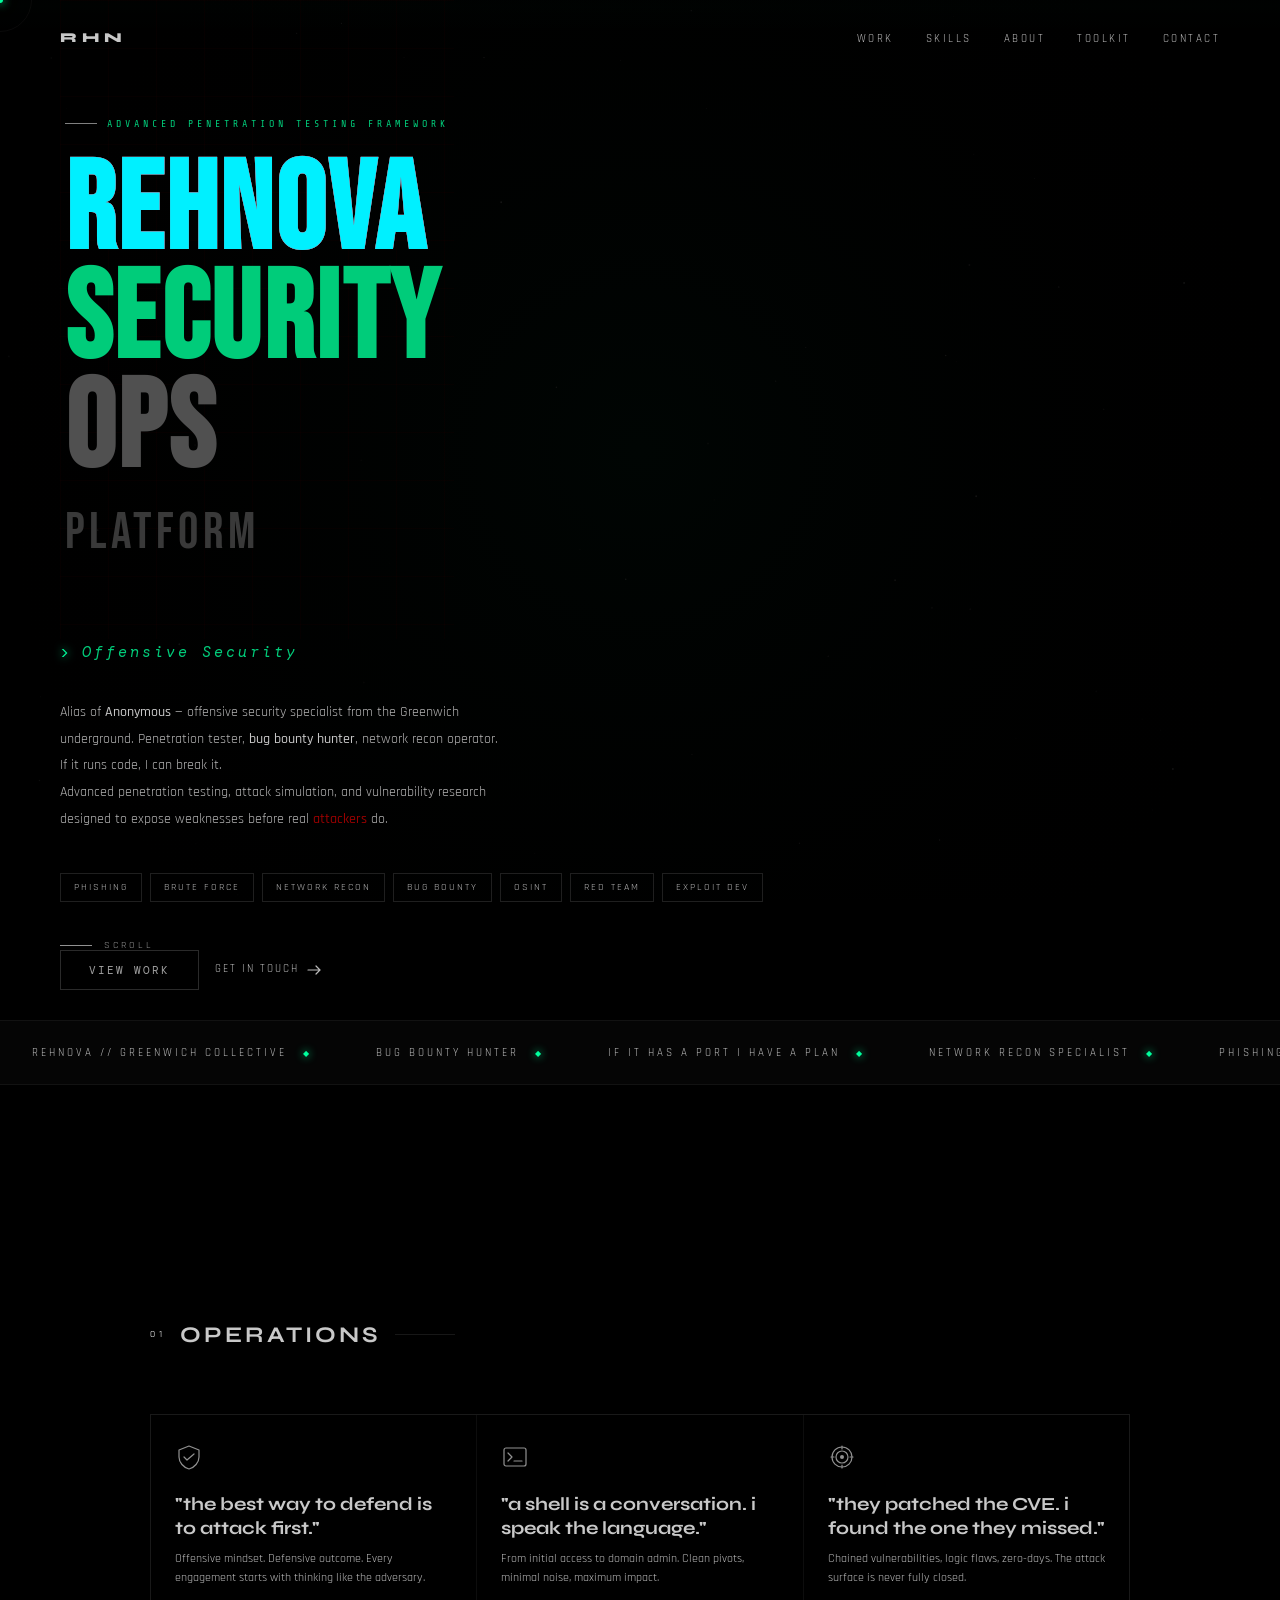
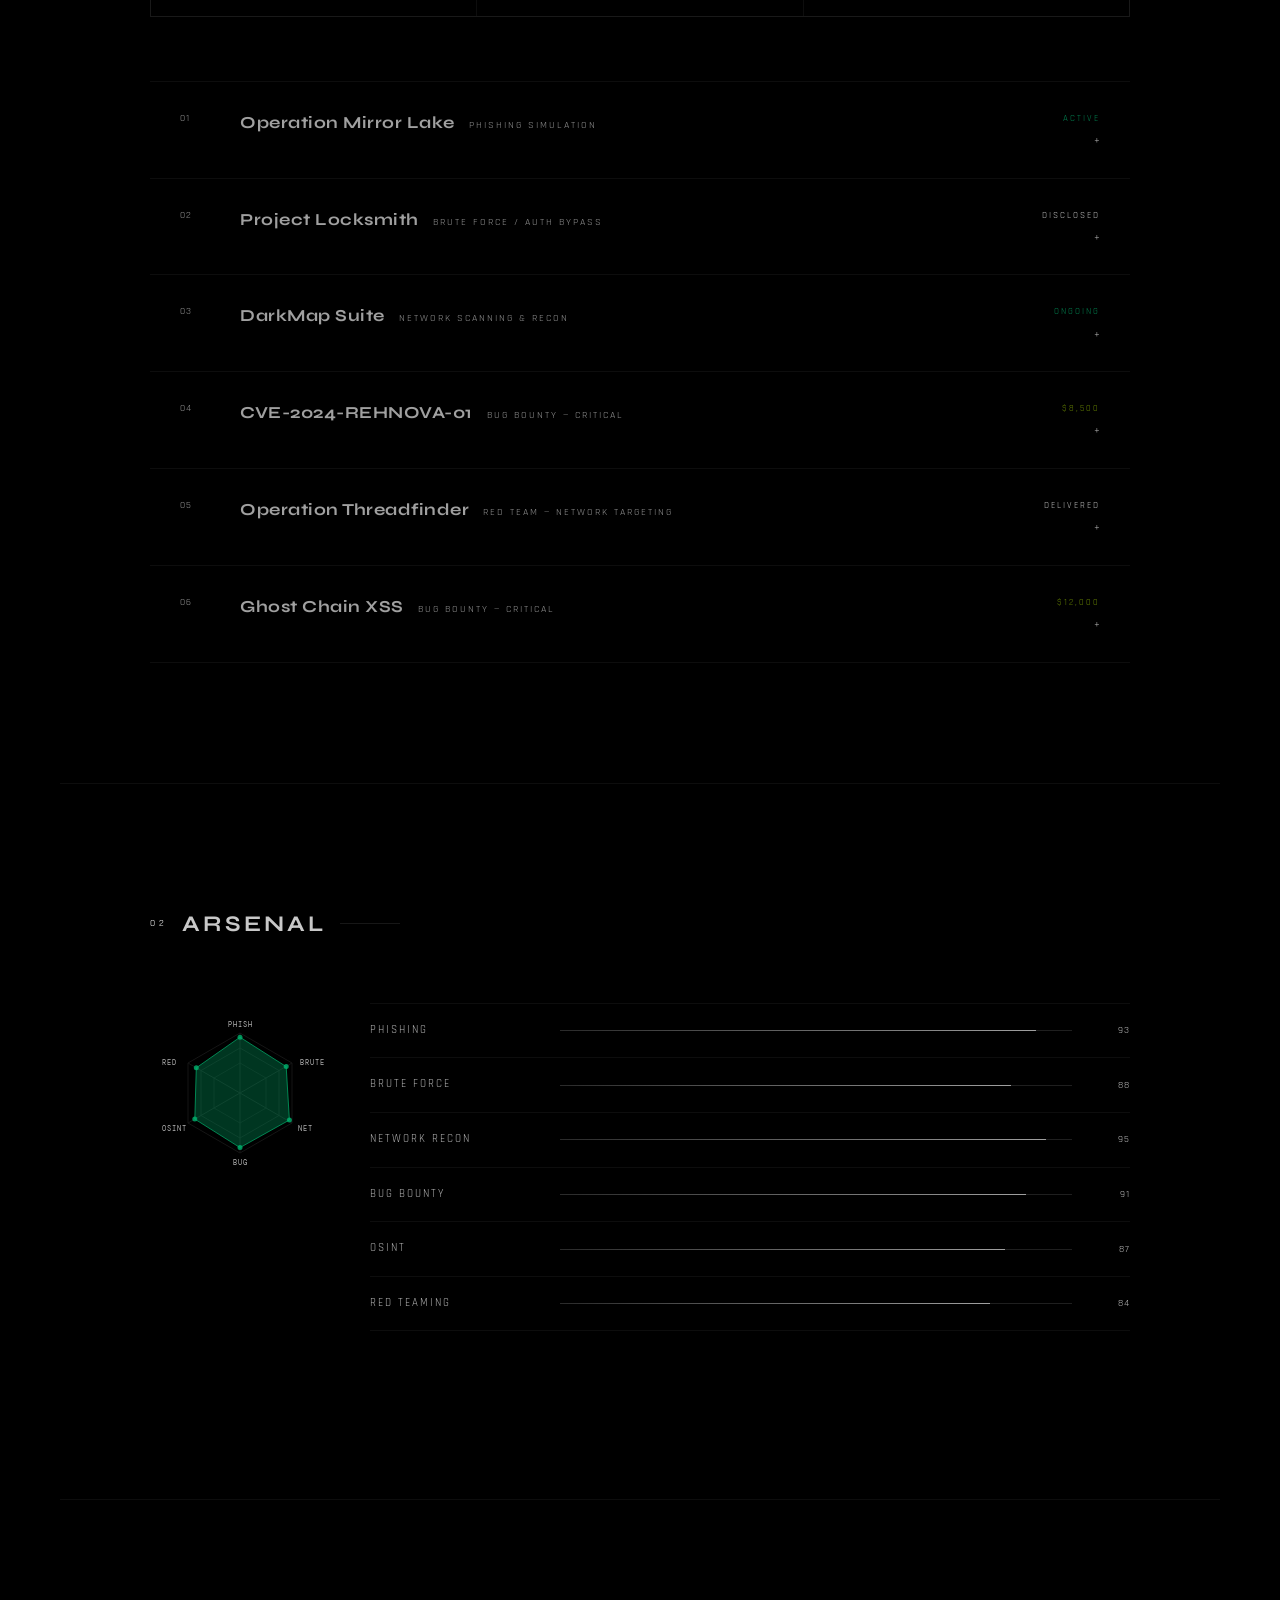
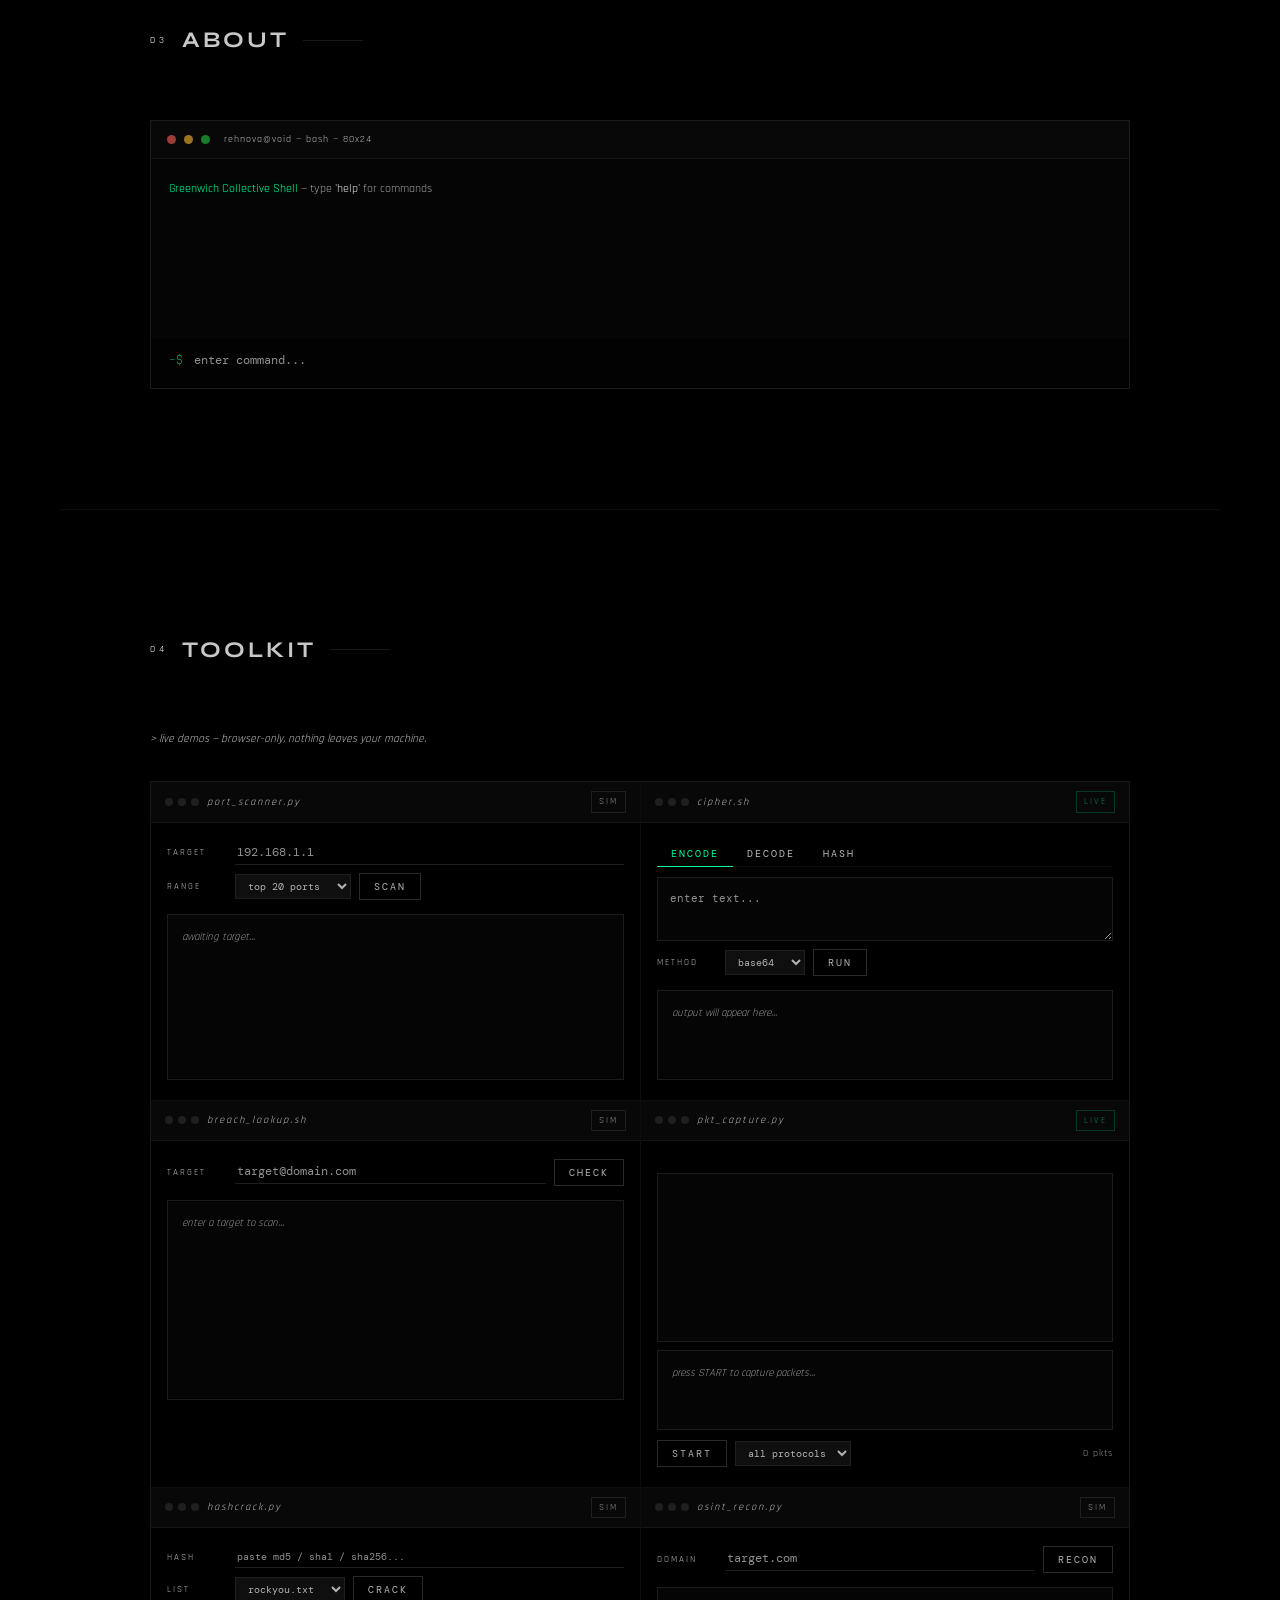
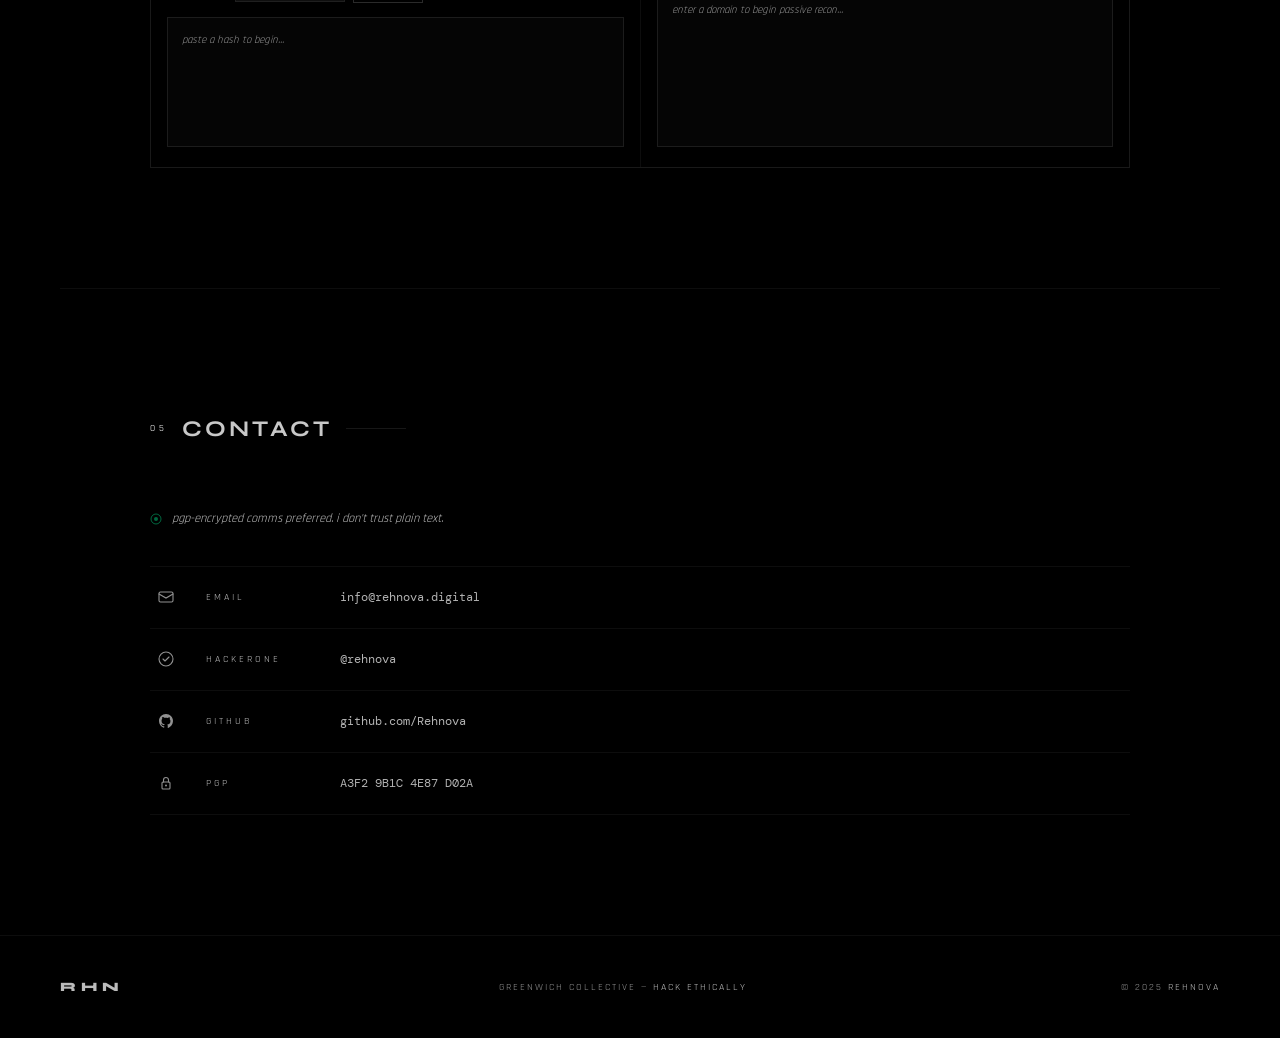
==== commit 3ea89c4f: ".." ====
--- a/index.html
+++ b/index.html
@@ -50,7 +50,7 @@
   </div>
 
   <p class="hero-quote" id="heroQuote">every system has a door — i just find them first.</p>
-  <p class="hero-bio">Alias of <strong>Rehan</strong> — offensive security specialist from the Greenwich underground. Penetration tester, <strong>bug bounty hunter</strong>, network recon operator. If it runs code, I can break it.<br>
+  <p class="hero-bio">Alias of <strong>Anonymous</strong> — offensive security specialist from the Greenwich underground. Penetration tester, <strong>bug bounty hunter</strong>, network recon operator. If it runs code, I can break it.<br>
   Advanced penetration testing, attack simulation, and vulnerability research designed to expose weaknesses before real <strong style="color: rgb(255, 0, 0, 0.6);">attackers</strong> do.</p>
 
   <div class="hero-tags">
@@ -505,10 +505,9 @@
     pgp-encrypted comms preferred. i don't trust plain text.
   </p>
   <div class="contact-list">
-    <a class="crow r" href="mailto:rehnova@proton.me" style="transition-delay:.04s"><div class="c-icon"><svg width="16" height="16" viewBox="0 0 16 16" fill="none"><rect x="1" y="3" width="14" height="10" rx="1.5" stroke="currentColor" stroke-width="1.1"/><path d="M1 5L8 9L15 5" stroke="currentColor" stroke-width="1.1" stroke-linecap="round"/></svg></div><span class="c-plat">email</span><span class="c-val">info.rehnova@gmail.com</span></a>
+    <a class="crow r" href="mailto:info@rehnova.digital" style="transition-delay:.04s"><div class="c-icon"><svg width="16" height="16" viewBox="0 0 16 16" fill="none"><rect x="1" y="3" width="14" height="10" rx="1.5" stroke="currentColor" stroke-width="1.1"/><path d="M1 5L8 9L15 5" stroke="currentColor" stroke-width="1.1" stroke-linecap="round"/></svg></div><span class="c-plat">email</span><span class="c-val">info@rehnova.digital</span></a>
     <a class="crow r" href="#" style="transition-delay:.08s"><div class="c-icon"><svg width="16" height="16" viewBox="0 0 16 16" fill="none"><circle cx="8" cy="8" r="7" stroke="currentColor" stroke-width="1.1"/><path d="M5 8L7 10L11 6" stroke="currentColor" stroke-width="1.1" stroke-linecap="round" stroke-linejoin="round"/></svg></div><span class="c-plat">hackerone</span><span class="c-val">@rehnova</span></a>
-    <a class="crow r" href="#" style="transition-delay:.12s"><div class="c-icon"><svg width="16" height="16" viewBox="0 0 16 16" fill="none"><path d="M8 1C4.134 1 1 4.134 1 8c0 3.09 2.004 5.716 4.786 6.646.35.064.478-.152.478-.337v-1.18c-1.947.423-2.356-.94-2.356-.94-.318-.808-.777-1.023-.777-1.023-.636-.434.048-.425.048-.425.703.05 1.073.722 1.073.722.624 1.07 1.637.76 2.037.582.063-.452.244-.761.444-.936-1.554-.177-3.187-.777-3.187-3.457 0-.764.273-1.387.72-1.877-.072-.177-.312-.888.069-1.85 0 0 .587-.188 1.923.716A6.7 6.7 0 018 4.757c.594.003 1.193.08 1.752.235 1.335-.904 1.92-.716 1.92-.716.382.962.142 1.673.07 1.85.449.49.72 1.113.72 1.877 0 2.687-1.636 3.278-3.195 3.451.251.217.475.644.475 1.298v1.924c0 .187.127.405.482.337C12.998 13.714 15 11.09 15 8c0-3.866-3.134-7-7-7z" fill="currentColor"/></svg></div><span class="c-plat">github</span><span class="c-val">github.com/rehanrehnova</span></a>
-    <a class="crow r" href="#" style="transition-delay:.16s"><div class="c-icon"><svg width="16" height="16" viewBox="0 0 16 16" fill="none"><path d="M13 3L1 7l5 2 2 5 5-11z" stroke="currentColor" stroke-width="1.1" stroke-linejoin="round"/><path d="M6 9l2.5 2.5" stroke="currentColor" stroke-width="1.1" stroke-linecap="round"/></svg></div><span class="c-plat">telegram</span><span class="c-val">@rehnova_sec</span></a>
+    <a class="crow r" href="#" style="transition-delay:.12s"><div class="c-icon"><svg width="16" height="16" viewBox="0 0 16 16" fill="none"><path d="M8 1C4.134 1 1 4.134 1 8c0 3.09 2.004 5.716 4.786 6.646.35.064.478-.152.478-.337v-1.18c-1.947.423-2.356-.94-2.356-.94-.318-.808-.777-1.023-.777-1.023-.636-.434.048-.425.048-.425.703.05 1.073.722 1.073.722.624 1.07 1.637.76 2.037.582.063-.452.244-.761.444-.936-1.554-.177-3.187-.777-3.187-3.457 0-.764.273-1.387.72-1.877-.072-.177-.312-.888.069-1.85 0 0 .587-.188 1.923.716A6.7 6.7 0 018 4.757c.594.003 1.193.08 1.752.235 1.335-.904 1.92-.716 1.92-.716.382.962.142 1.673.07 1.85.449.49.72 1.113.72 1.877 0 2.687-1.636 3.278-3.195 3.451.251.217.475.644.475 1.298v1.924c0 .187.127.405.482.337C12.998 13.714 15 11.09 15 8c0-3.866-3.134-7-7-7z" fill="currentColor"/></svg></div><span class="c-plat">github</span><span class="c-val">github.com/Rehnova</span></a>
     <a class="crow r" href="#" style="transition-delay:.2s"><div class="c-icon"><svg width="16" height="16" viewBox="0 0 16 16" fill="none"><rect x="4" y="7" width="8" height="7" rx="1" stroke="currentColor" stroke-width="1.1"/><path d="M5.5 7V5a2.5 2.5 0 015 0v2" stroke="currentColor" stroke-width="1.1" stroke-linecap="round"/><circle cx="8" cy="10.5" r="1" fill="currentColor"/></svg></div><span class="c-plat">pgp</span><span class="c-val">A3F2 9B1C 4E87 D02A</span></a>
   </div>
 </div>
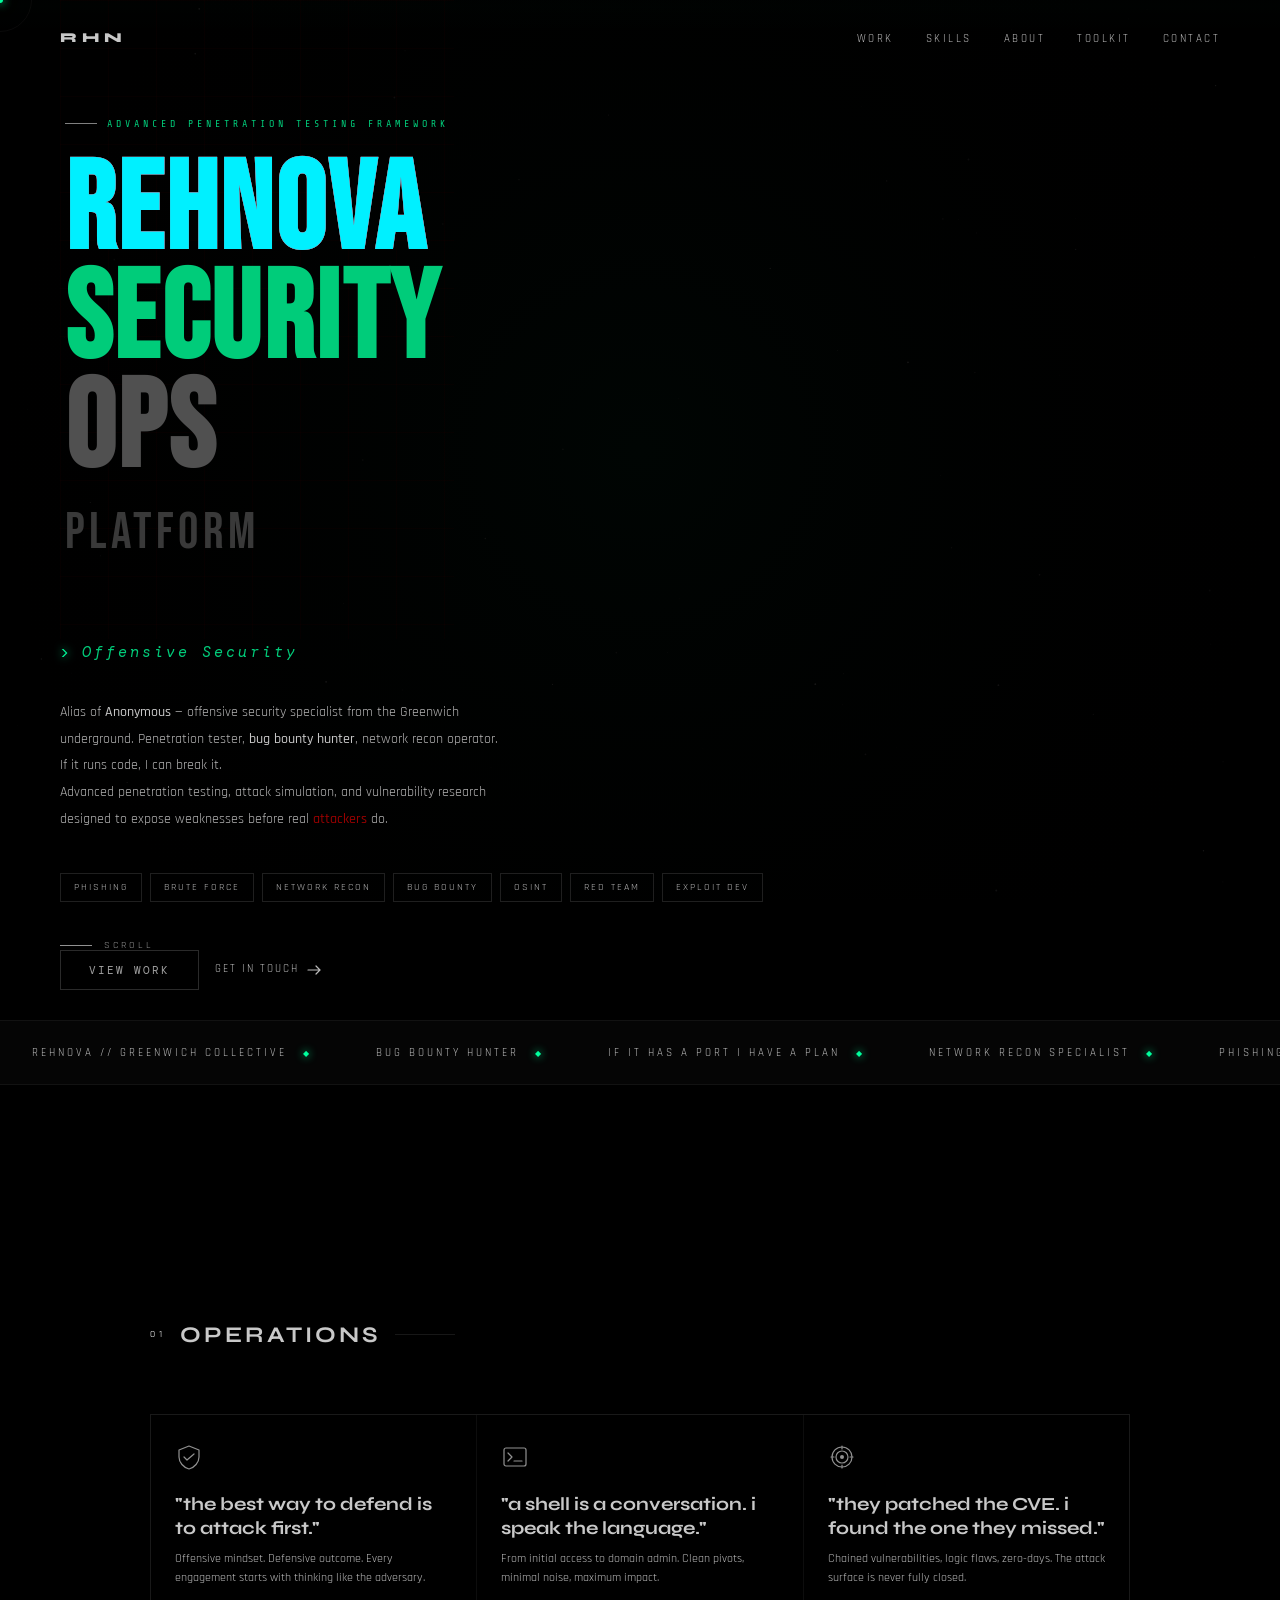
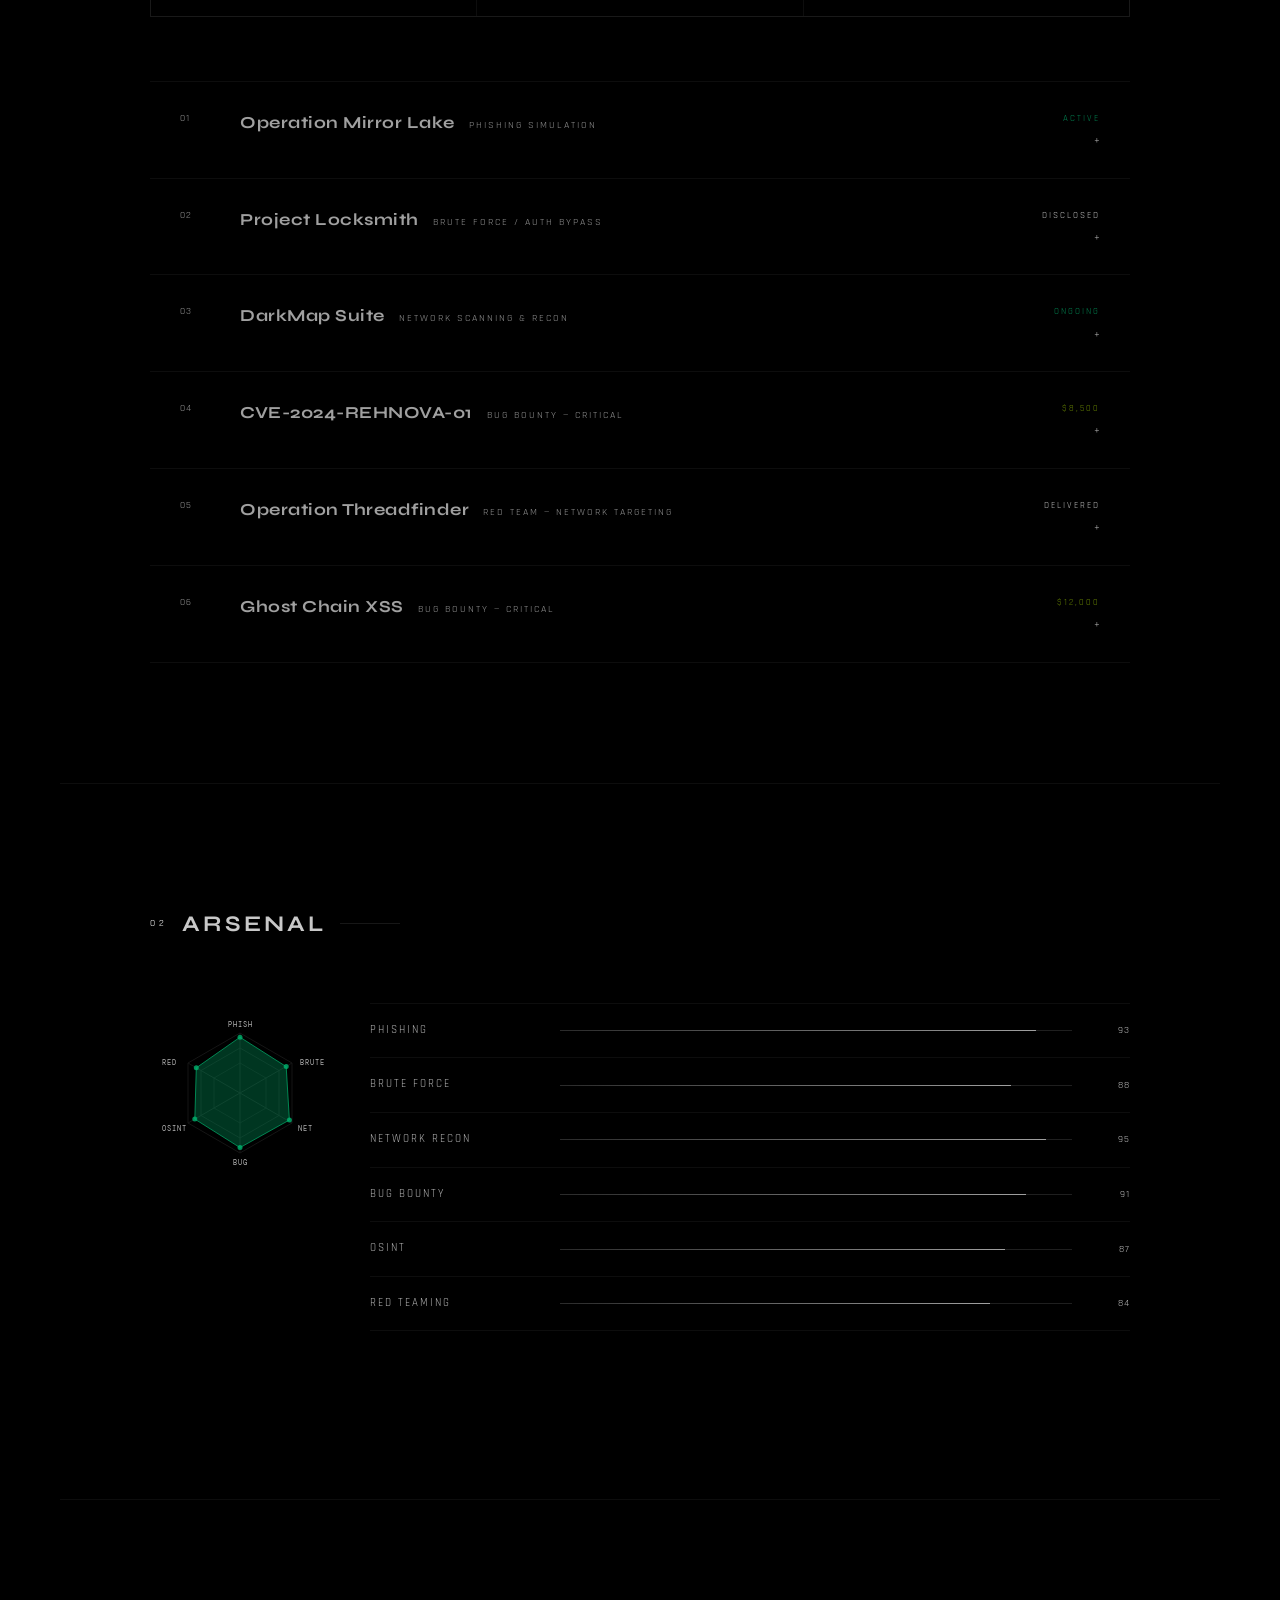
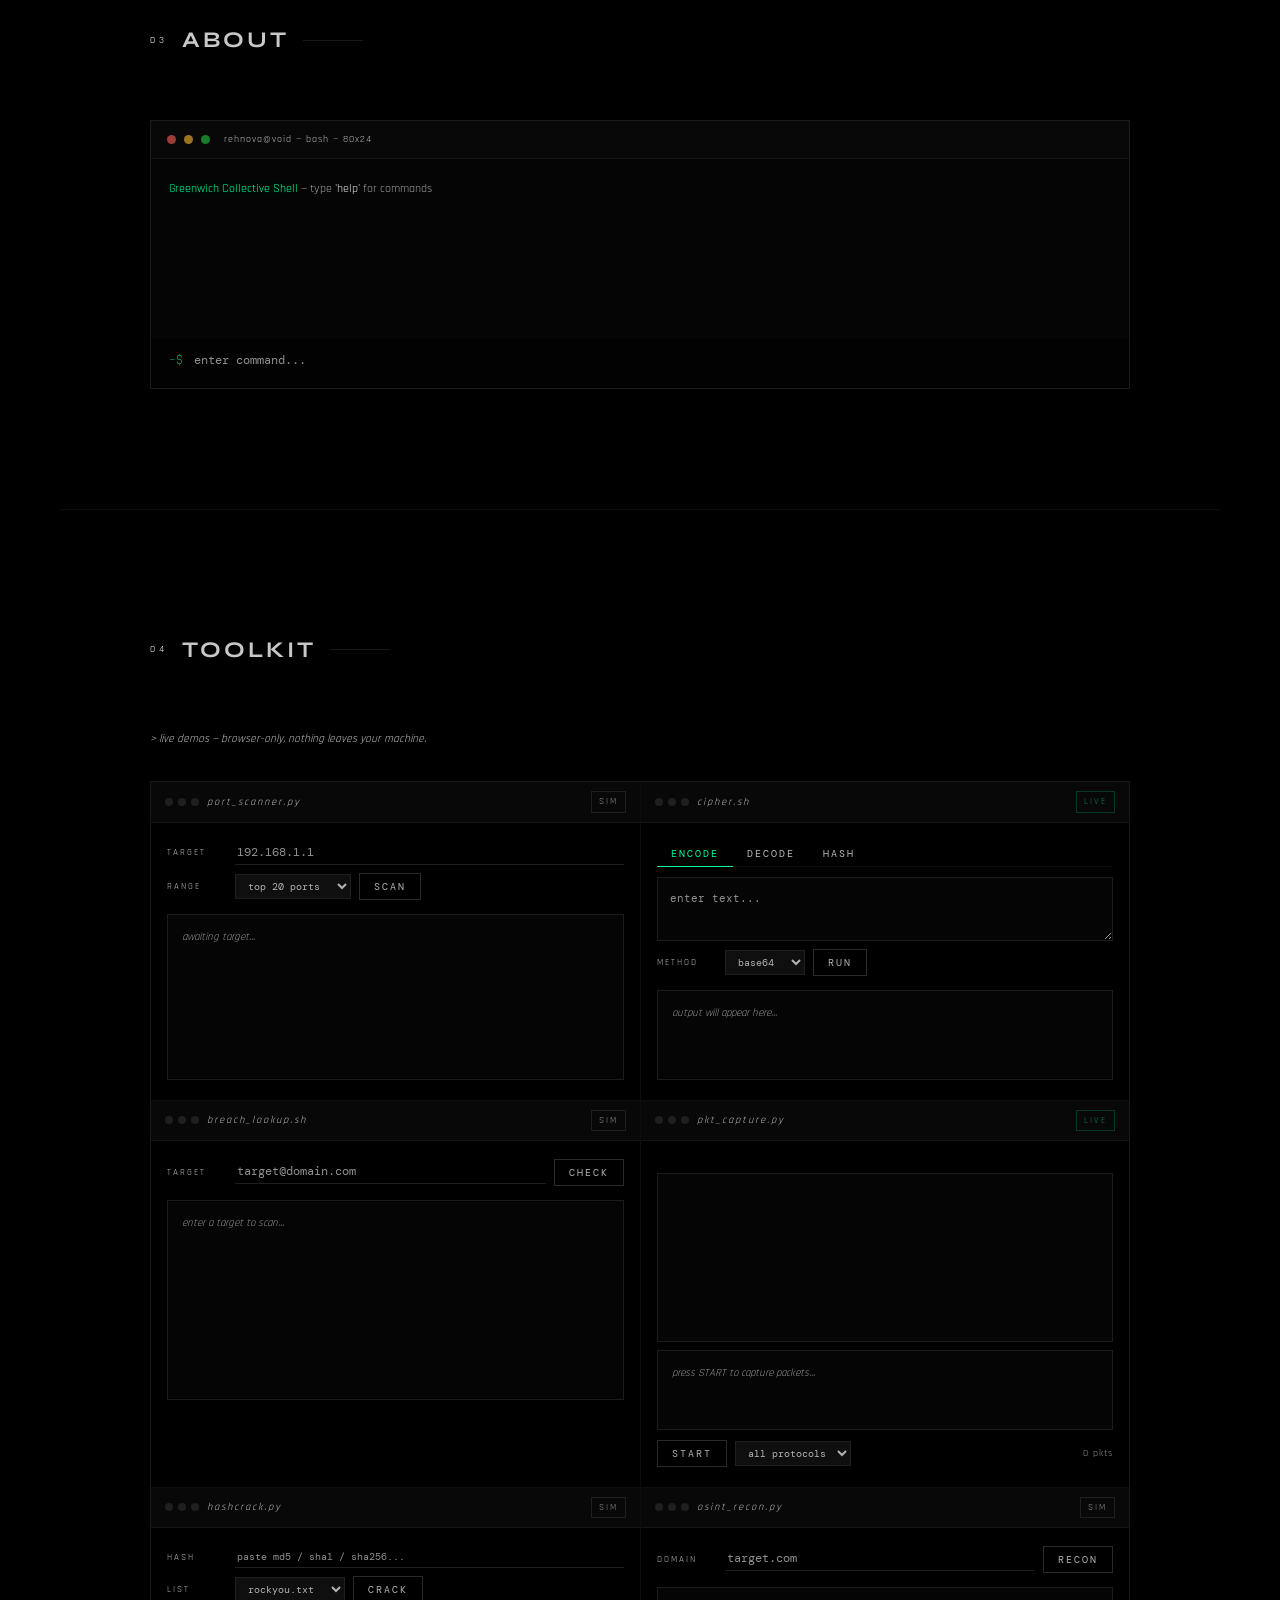
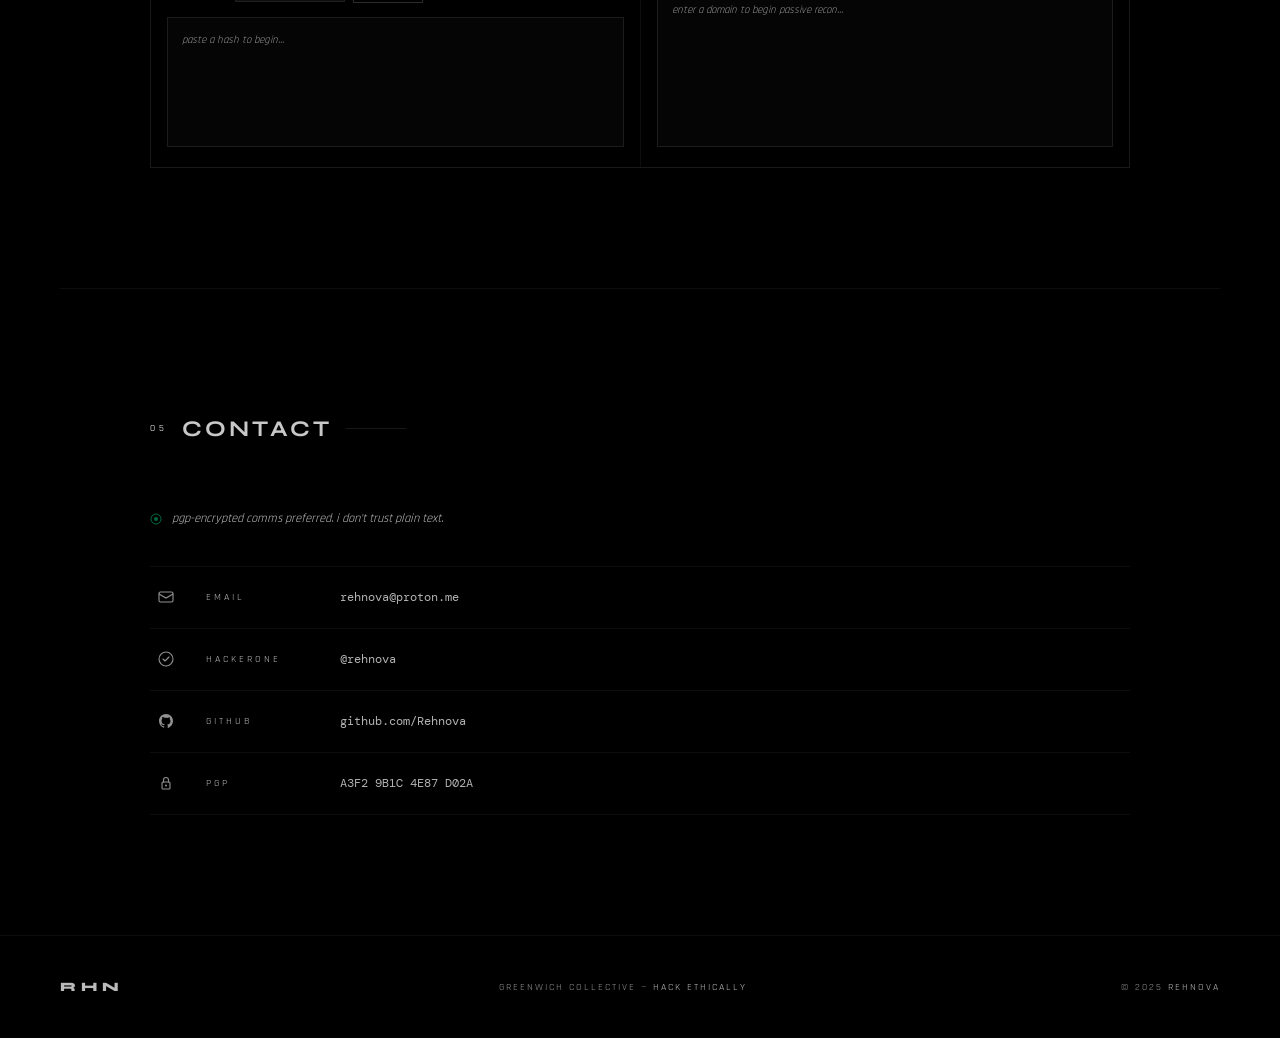
==== commit 80430d8d: "Update index.html" ====
--- a/index.html
+++ b/index.html
@@ -505,7 +505,7 @@
     pgp-encrypted comms preferred. i don't trust plain text.
   </p>
   <div class="contact-list">
-    <a class="crow r" href="mailto:info@rehnova.digital" style="transition-delay:.04s"><div class="c-icon"><svg width="16" height="16" viewBox="0 0 16 16" fill="none"><rect x="1" y="3" width="14" height="10" rx="1.5" stroke="currentColor" stroke-width="1.1"/><path d="M1 5L8 9L15 5" stroke="currentColor" stroke-width="1.1" stroke-linecap="round"/></svg></div><span class="c-plat">email</span><span class="c-val">info@rehnova.digital</span></a>
+    <a class="crow r" href="mailto:info@rehnova.digital" style="transition-delay:.04s"><div class="c-icon"><svg width="16" height="16" viewBox="0 0 16 16" fill="none"><rect x="1" y="3" width="14" height="10" rx="1.5" stroke="currentColor" stroke-width="1.1"/><path d="M1 5L8 9L15 5" stroke="currentColor" stroke-width="1.1" stroke-linecap="round"/></svg></div><span class="c-plat">email</span><span class="c-val">rehnova@proton.me</span></a>
     <a class="crow r" href="#" style="transition-delay:.08s"><div class="c-icon"><svg width="16" height="16" viewBox="0 0 16 16" fill="none"><circle cx="8" cy="8" r="7" stroke="currentColor" stroke-width="1.1"/><path d="M5 8L7 10L11 6" stroke="currentColor" stroke-width="1.1" stroke-linecap="round" stroke-linejoin="round"/></svg></div><span class="c-plat">hackerone</span><span class="c-val">@rehnova</span></a>
     <a class="crow r" href="#" style="transition-delay:.12s"><div class="c-icon"><svg width="16" height="16" viewBox="0 0 16 16" fill="none"><path d="M8 1C4.134 1 1 4.134 1 8c0 3.09 2.004 5.716 4.786 6.646.35.064.478-.152.478-.337v-1.18c-1.947.423-2.356-.94-2.356-.94-.318-.808-.777-1.023-.777-1.023-.636-.434.048-.425.048-.425.703.05 1.073.722 1.073.722.624 1.07 1.637.76 2.037.582.063-.452.244-.761.444-.936-1.554-.177-3.187-.777-3.187-3.457 0-.764.273-1.387.72-1.877-.072-.177-.312-.888.069-1.85 0 0 .587-.188 1.923.716A6.7 6.7 0 018 4.757c.594.003 1.193.08 1.752.235 1.335-.904 1.92-.716 1.92-.716.382.962.142 1.673.07 1.85.449.49.72 1.113.72 1.877 0 2.687-1.636 3.278-3.195 3.451.251.217.475.644.475 1.298v1.924c0 .187.127.405.482.337C12.998 13.714 15 11.09 15 8c0-3.866-3.134-7-7-7z" fill="currentColor"/></svg></div><span class="c-plat">github</span><span class="c-val">github.com/Rehnova</span></a>
     <a class="crow r" href="#" style="transition-delay:.2s"><div class="c-icon"><svg width="16" height="16" viewBox="0 0 16 16" fill="none"><rect x="4" y="7" width="8" height="7" rx="1" stroke="currentColor" stroke-width="1.1"/><path d="M5.5 7V5a2.5 2.5 0 015 0v2" stroke="currentColor" stroke-width="1.1" stroke-linecap="round"/><circle cx="8" cy="10.5" r="1" fill="currentColor"/></svg></div><span class="c-plat">pgp</span><span class="c-val">A3F2 9B1C 4E87 D02A</span></a>
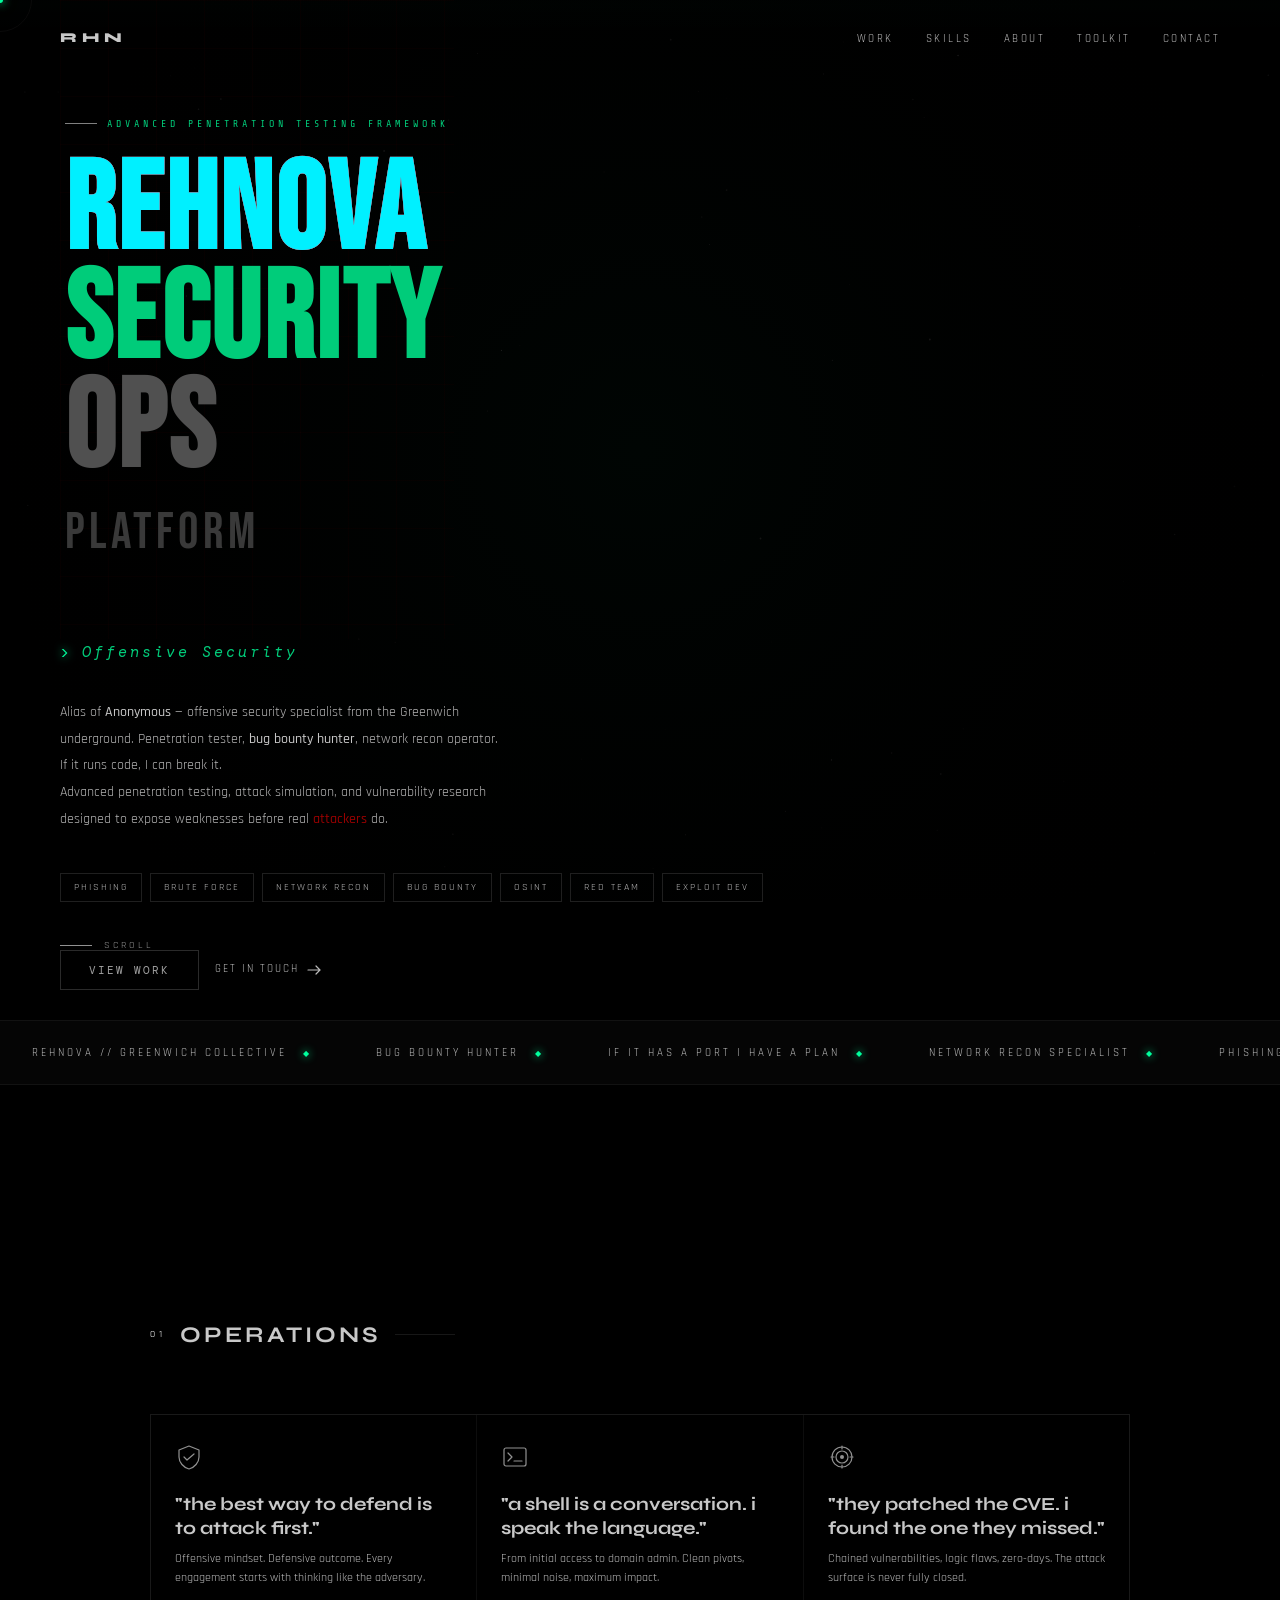
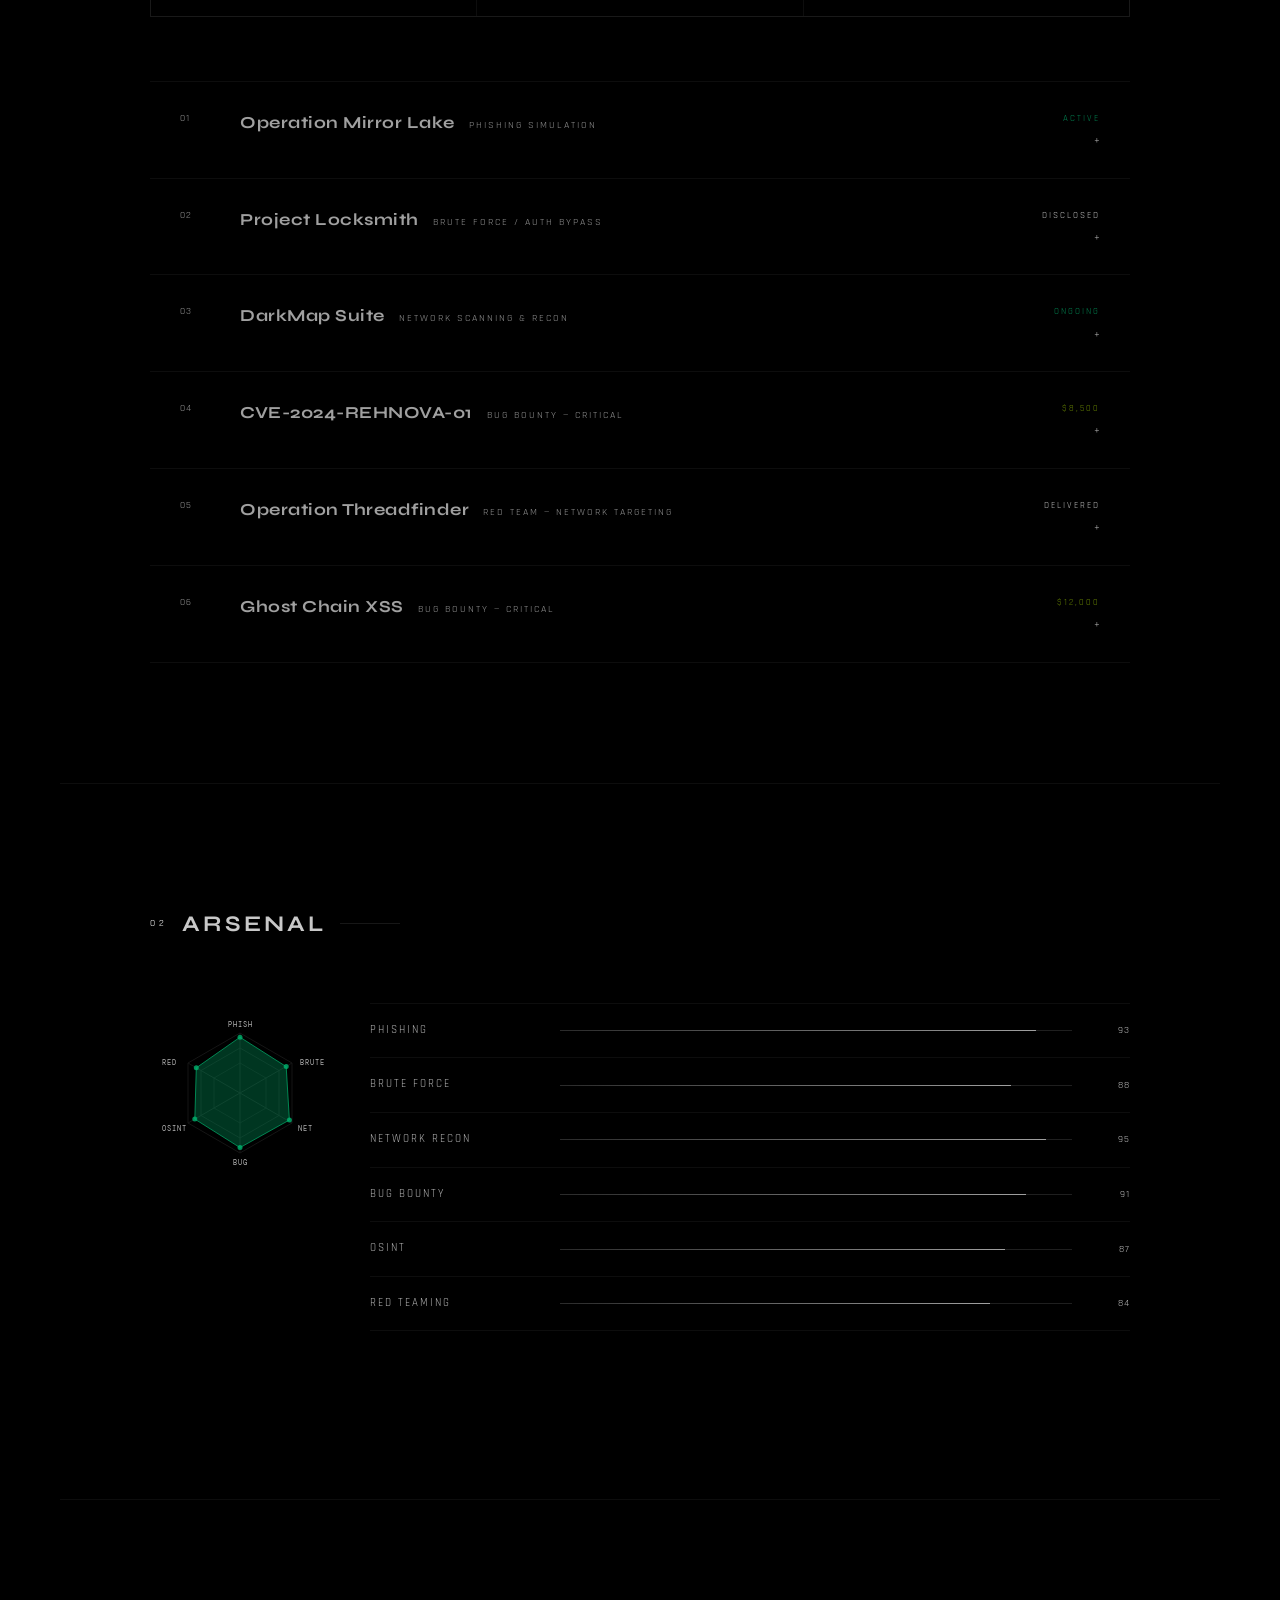
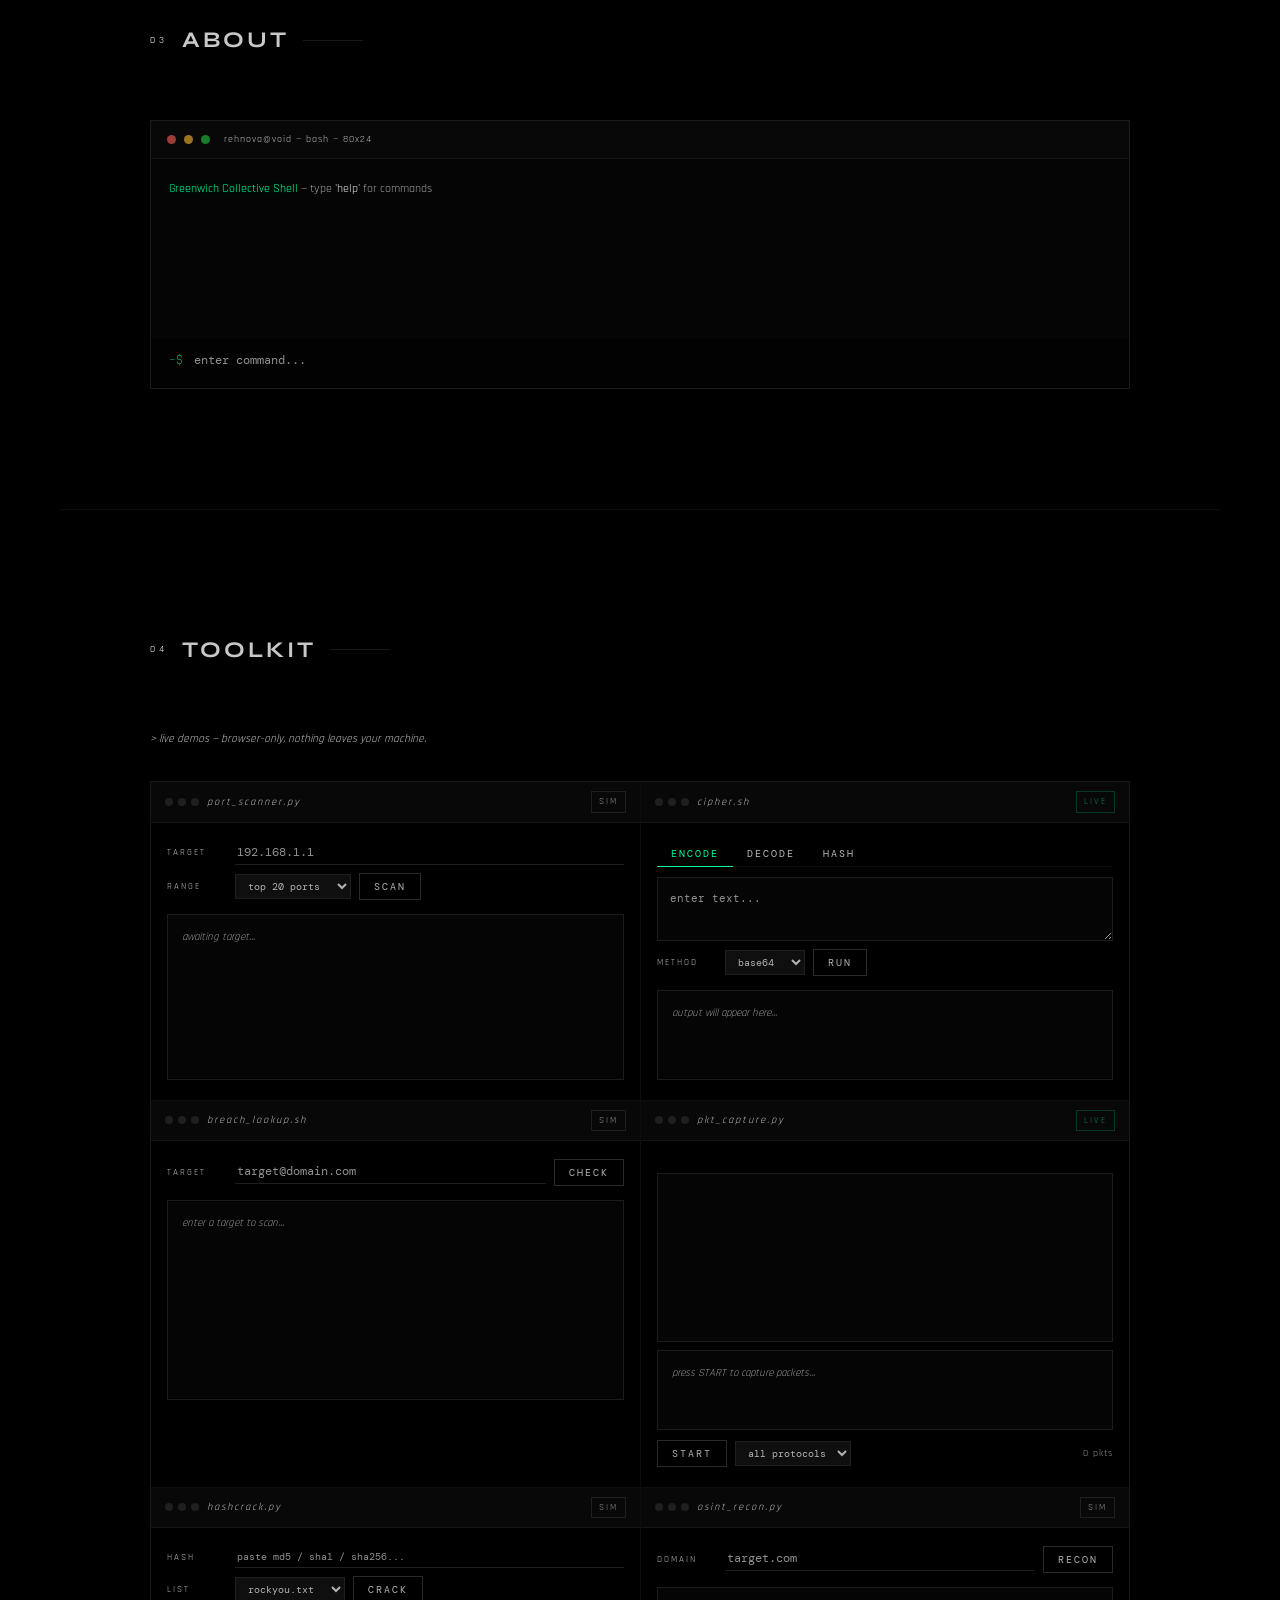
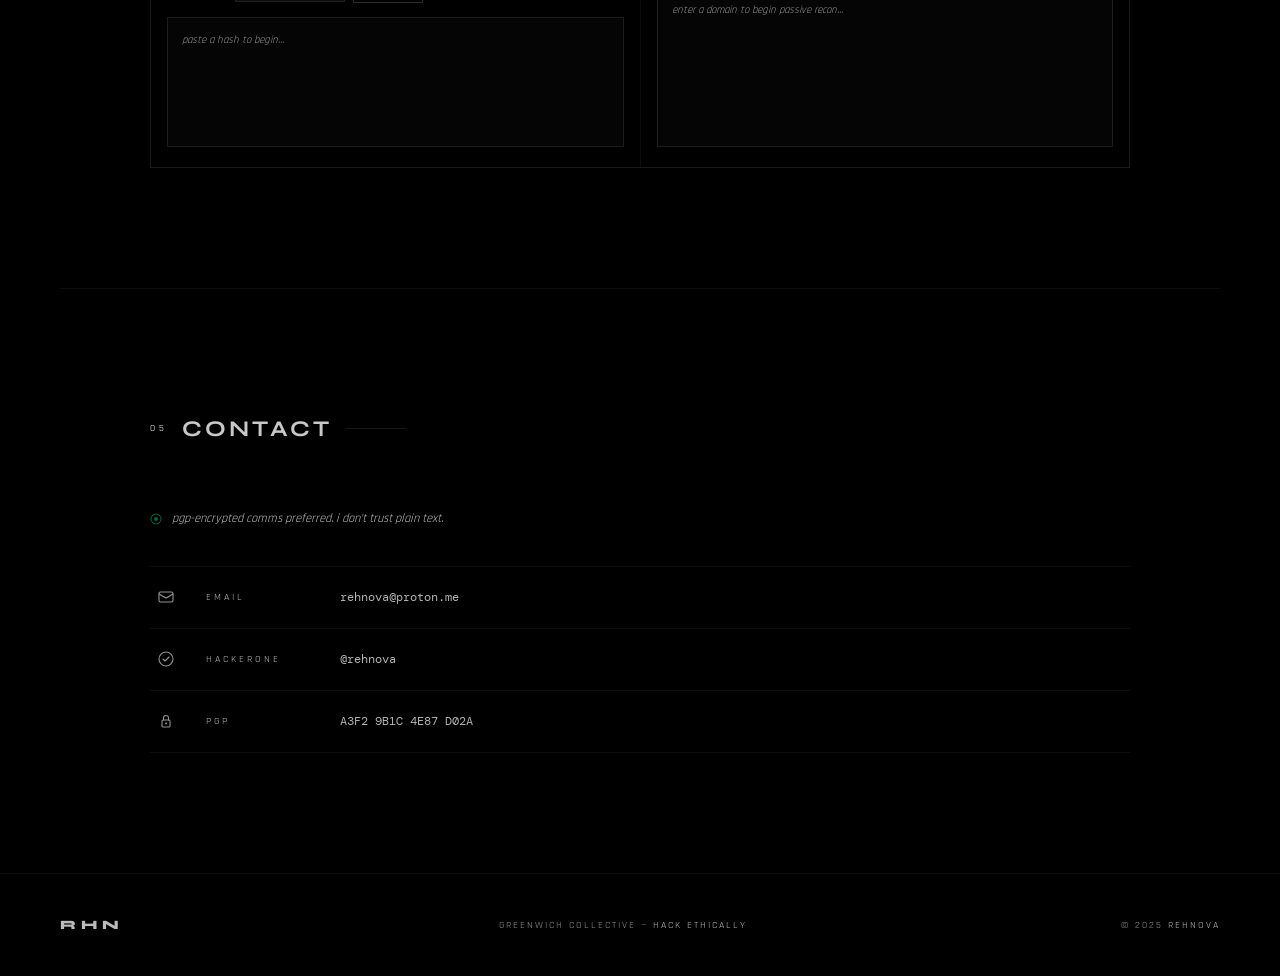
==== commit 3df7bf03: "Update index.html" ====
--- a/index.html
+++ b/index.html
@@ -507,7 +507,7 @@
   <div class="contact-list">
     <a class="crow r" href="mailto:info@rehnova.digital" style="transition-delay:.04s"><div class="c-icon"><svg width="16" height="16" viewBox="0 0 16 16" fill="none"><rect x="1" y="3" width="14" height="10" rx="1.5" stroke="currentColor" stroke-width="1.1"/><path d="M1 5L8 9L15 5" stroke="currentColor" stroke-width="1.1" stroke-linecap="round"/></svg></div><span class="c-plat">email</span><span class="c-val">rehnova@proton.me</span></a>
     <a class="crow r" href="#" style="transition-delay:.08s"><div class="c-icon"><svg width="16" height="16" viewBox="0 0 16 16" fill="none"><circle cx="8" cy="8" r="7" stroke="currentColor" stroke-width="1.1"/><path d="M5 8L7 10L11 6" stroke="currentColor" stroke-width="1.1" stroke-linecap="round" stroke-linejoin="round"/></svg></div><span class="c-plat">hackerone</span><span class="c-val">@rehnova</span></a>
-    <a class="crow r" href="#" style="transition-delay:.12s"><div class="c-icon"><svg width="16" height="16" viewBox="0 0 16 16" fill="none"><path d="M8 1C4.134 1 1 4.134 1 8c0 3.09 2.004 5.716 4.786 6.646.35.064.478-.152.478-.337v-1.18c-1.947.423-2.356-.94-2.356-.94-.318-.808-.777-1.023-.777-1.023-.636-.434.048-.425.048-.425.703.05 1.073.722 1.073.722.624 1.07 1.637.76 2.037.582.063-.452.244-.761.444-.936-1.554-.177-3.187-.777-3.187-3.457 0-.764.273-1.387.72-1.877-.072-.177-.312-.888.069-1.85 0 0 .587-.188 1.923.716A6.7 6.7 0 018 4.757c.594.003 1.193.08 1.752.235 1.335-.904 1.92-.716 1.92-.716.382.962.142 1.673.07 1.85.449.49.72 1.113.72 1.877 0 2.687-1.636 3.278-3.195 3.451.251.217.475.644.475 1.298v1.924c0 .187.127.405.482.337C12.998 13.714 15 11.09 15 8c0-3.866-3.134-7-7-7z" fill="currentColor"/></svg></div><span class="c-plat">github</span><span class="c-val">github.com/Rehnova</span></a>
+    
     <a class="crow r" href="#" style="transition-delay:.2s"><div class="c-icon"><svg width="16" height="16" viewBox="0 0 16 16" fill="none"><rect x="4" y="7" width="8" height="7" rx="1" stroke="currentColor" stroke-width="1.1"/><path d="M5.5 7V5a2.5 2.5 0 015 0v2" stroke="currentColor" stroke-width="1.1" stroke-linecap="round"/><circle cx="8" cy="10.5" r="1" fill="currentColor"/></svg></div><span class="c-plat">pgp</span><span class="c-val">A3F2 9B1C 4E87 D02A</span></a>
   </div>
 </div>
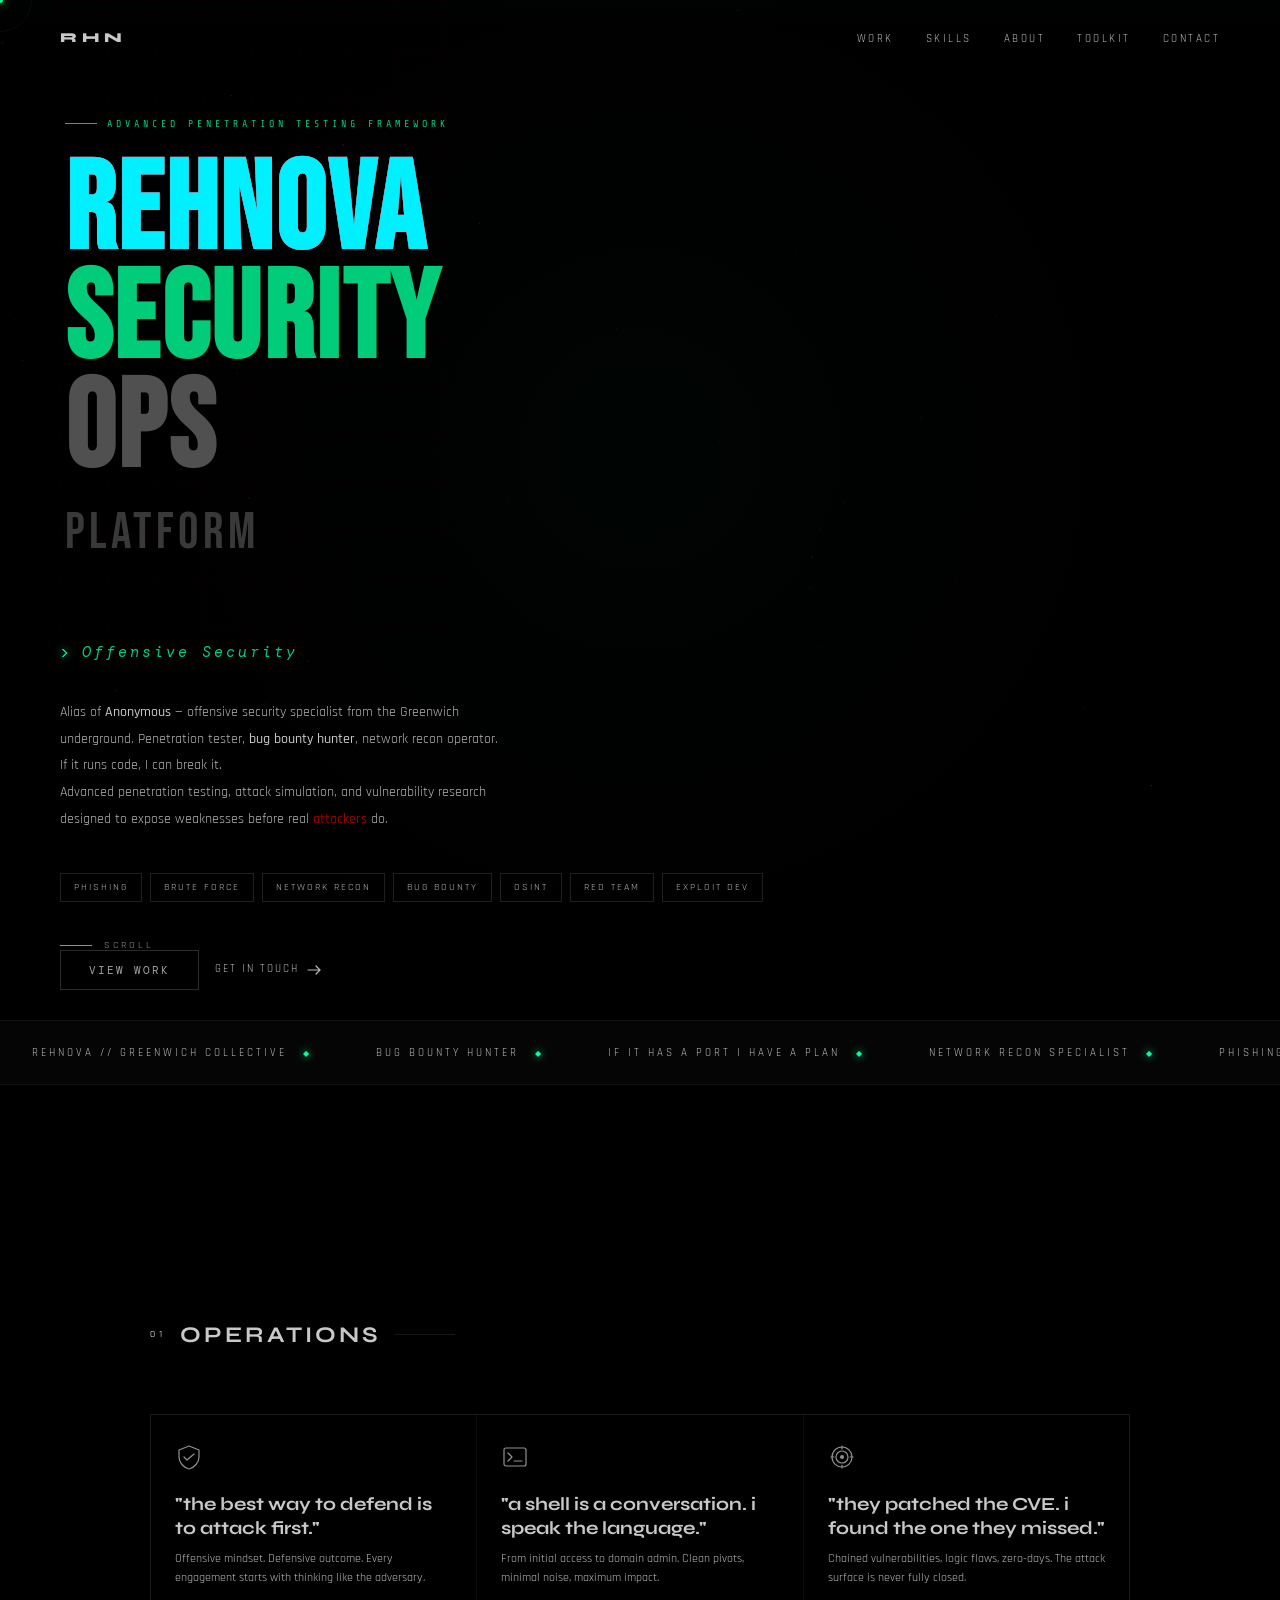
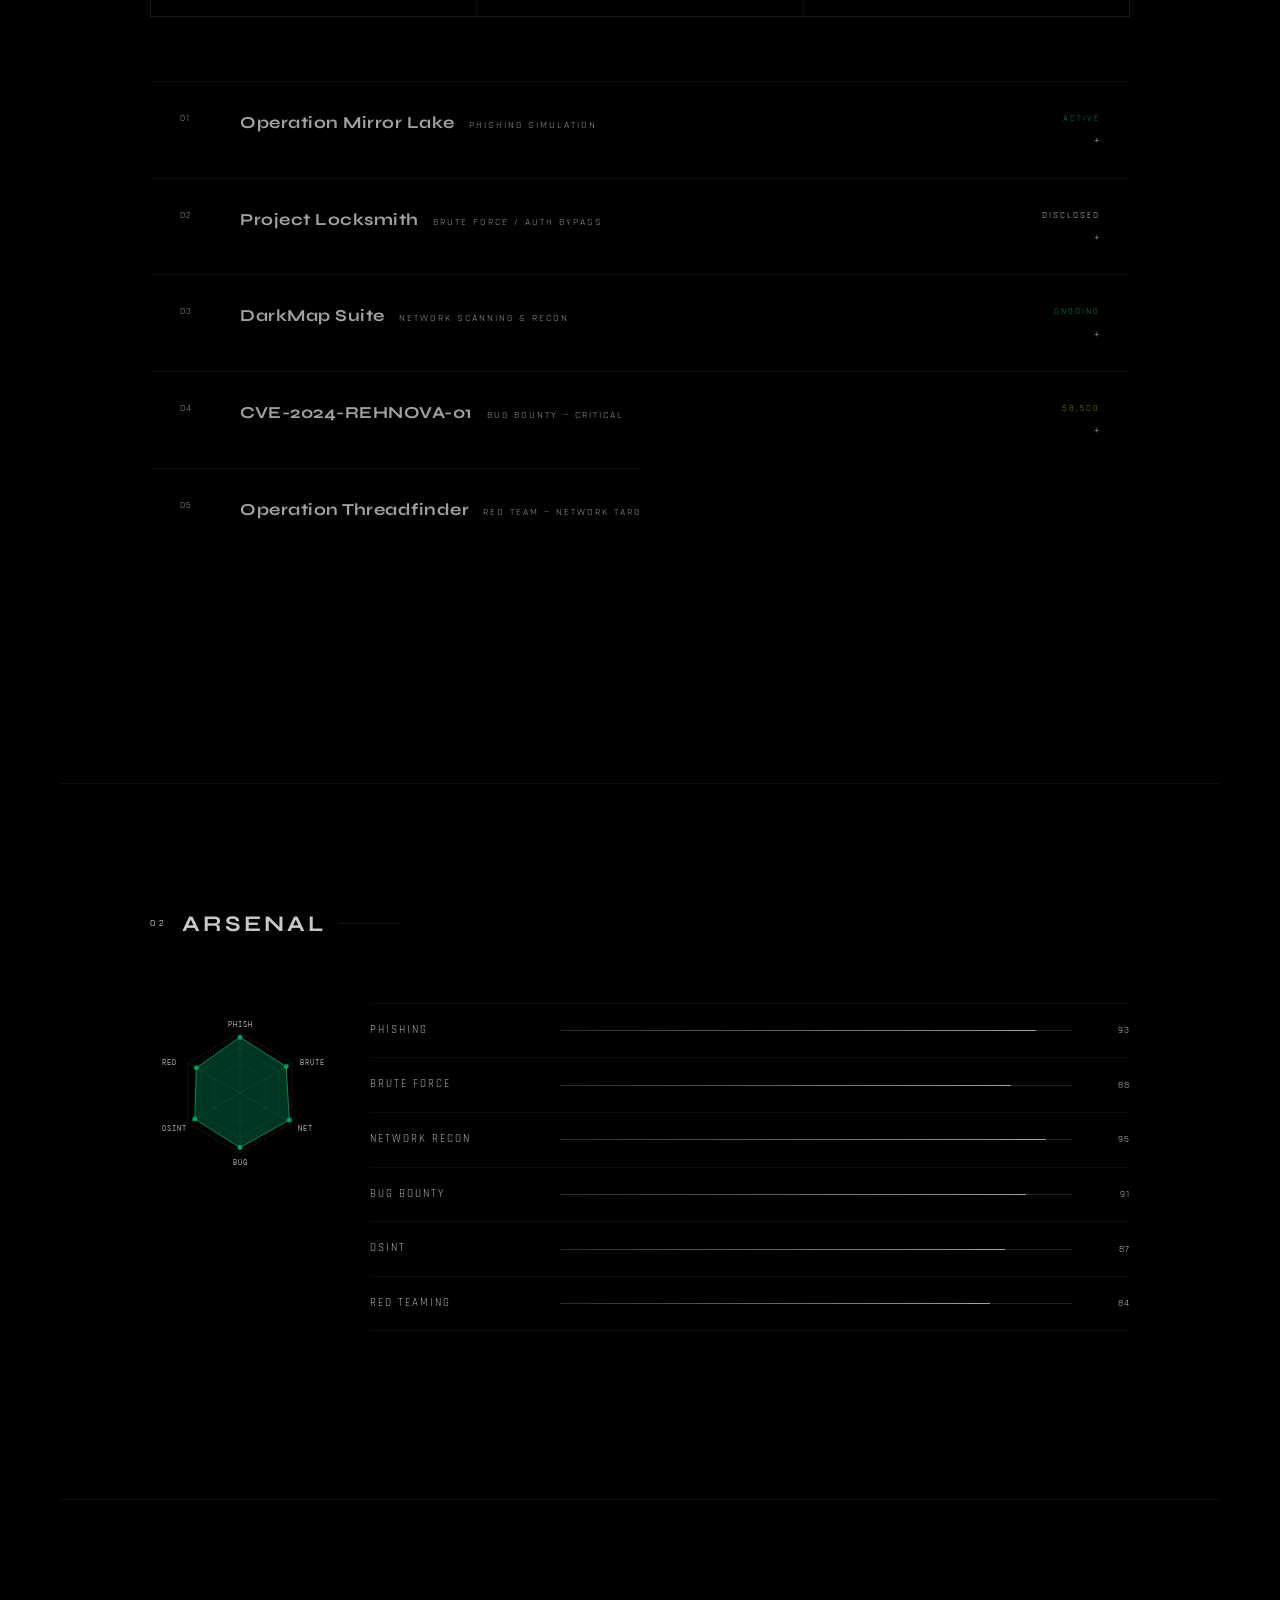
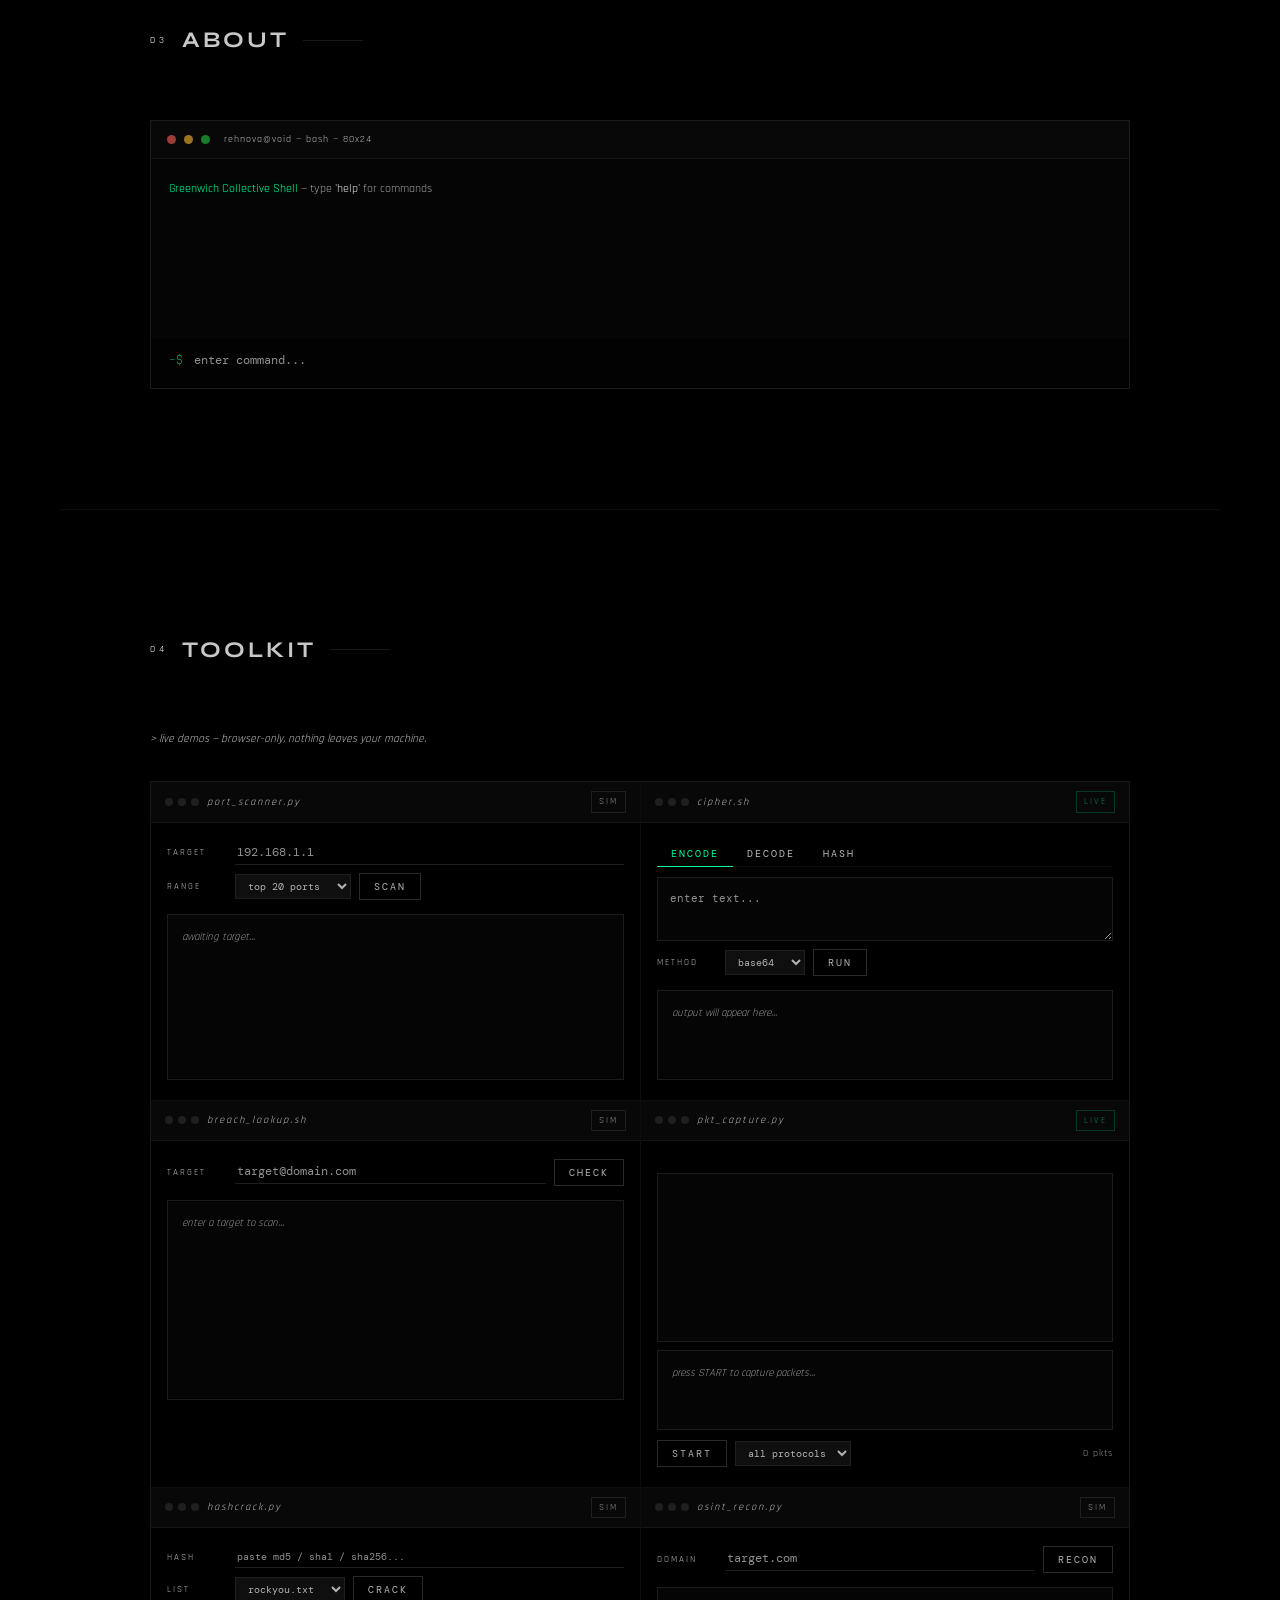
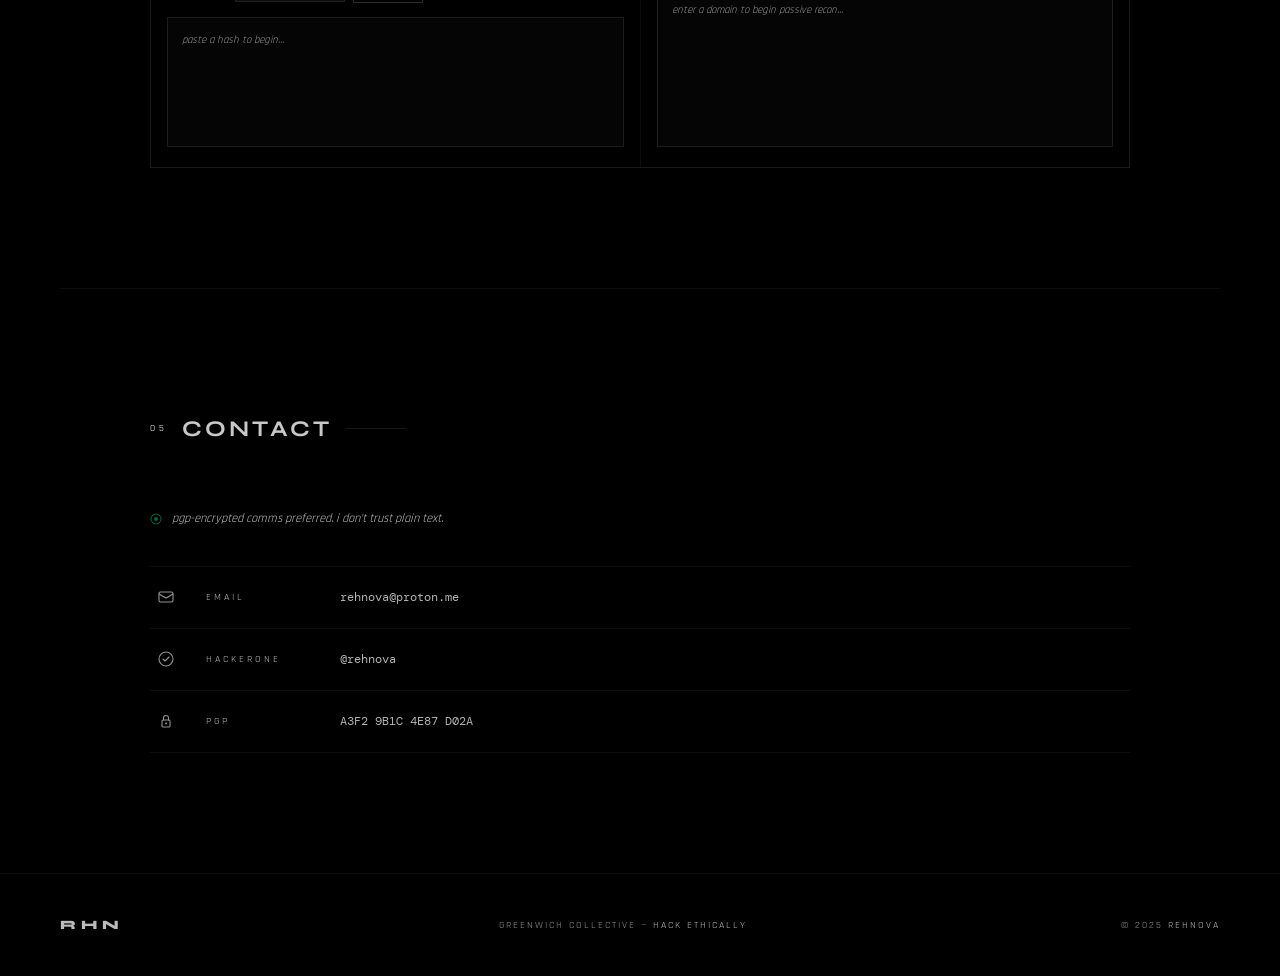
==== commit 825b8ae7: "Update index.html" ====
--- a/index.html
+++ b/index.html
@@ -505,7 +505,7 @@
     pgp-encrypted comms preferred. i don't trust plain text.
   </p>
   <div class="contact-list">
-    <a class="crow r" href="mailto:info@rehnova.digital" style="transition-delay:.04s"><div class="c-icon"><svg width="16" height="16" viewBox="0 0 16 16" fill="none"><rect x="1" y="3" width="14" height="10" rx="1.5" stroke="currentColor" stroke-width="1.1"/><path d="M1 5L8 9L15 5" stroke="currentColor" stroke-width="1.1" stroke-linecap="round"/></svg></div><span class="c-plat">email</span><span class="c-val">rehnova@proton.me</span></a>
+    <a class="crow r" href="mailto:rehnova@proton.me" style="transition-delay:.04s"><div class="c-icon"><svg width="16" height="16" viewBox="0 0 16 16" fill="none"><rect x="1" y="3" width="14" height="10" rx="1.5" stroke="currentColor" stroke-width="1.1"/><path d="M1 5L8 9L15 5" stroke="currentColor" stroke-width="1.1" stroke-linecap="round"/></svg></div><span class="c-plat">email</span><span class="c-val">rehnova@proton.me</span></a>
     <a class="crow r" href="#" style="transition-delay:.08s"><div class="c-icon"><svg width="16" height="16" viewBox="0 0 16 16" fill="none"><circle cx="8" cy="8" r="7" stroke="currentColor" stroke-width="1.1"/><path d="M5 8L7 10L11 6" stroke="currentColor" stroke-width="1.1" stroke-linecap="round" stroke-linejoin="round"/></svg></div><span class="c-plat">hackerone</span><span class="c-val">@rehnova</span></a>
     
     <a class="crow r" href="#" style="transition-delay:.2s"><div class="c-icon"><svg width="16" height="16" viewBox="0 0 16 16" fill="none"><rect x="4" y="7" width="8" height="7" rx="1" stroke="currentColor" stroke-width="1.1"/><path d="M5.5 7V5a2.5 2.5 0 015 0v2" stroke="currentColor" stroke-width="1.1" stroke-linecap="round"/><circle cx="8" cy="10.5" r="1" fill="currentColor"/></svg></div><span class="c-plat">pgp</span><span class="c-val">A3F2 9B1C 4E87 D02A</span></a>
